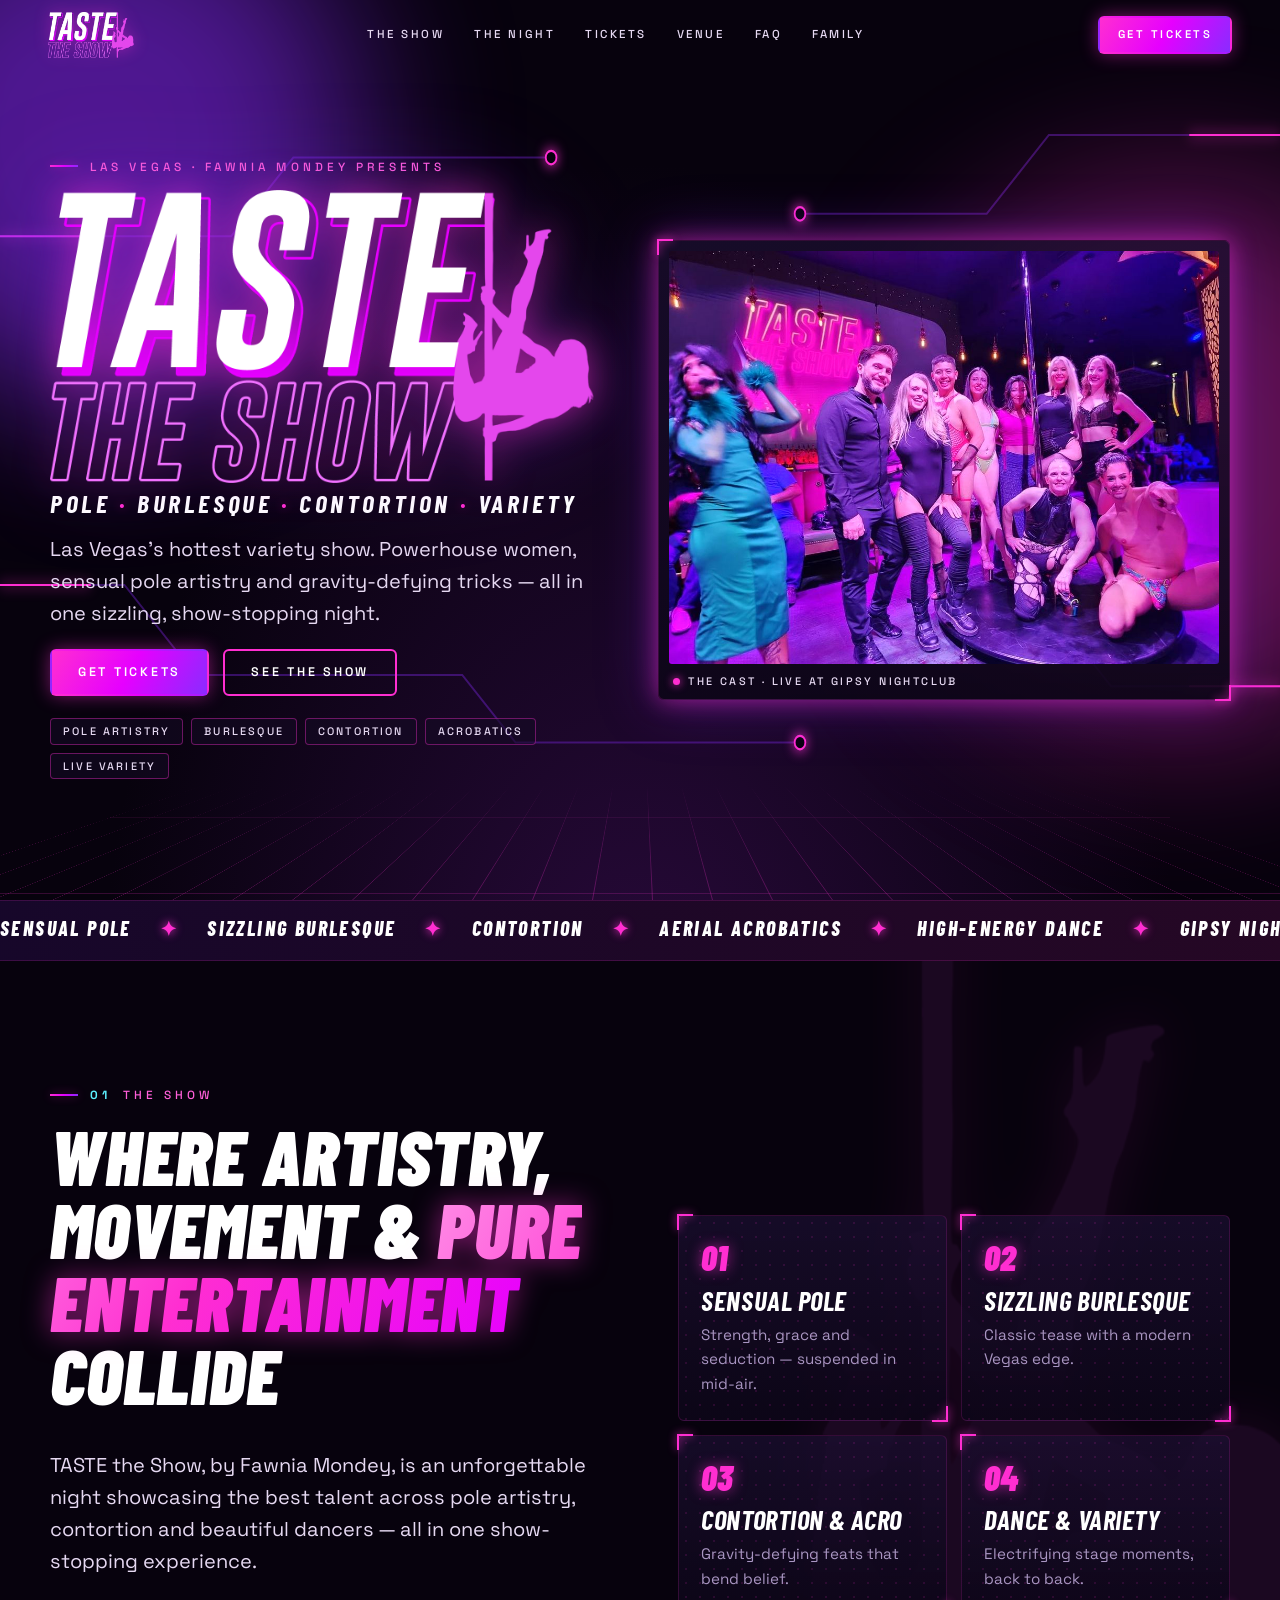
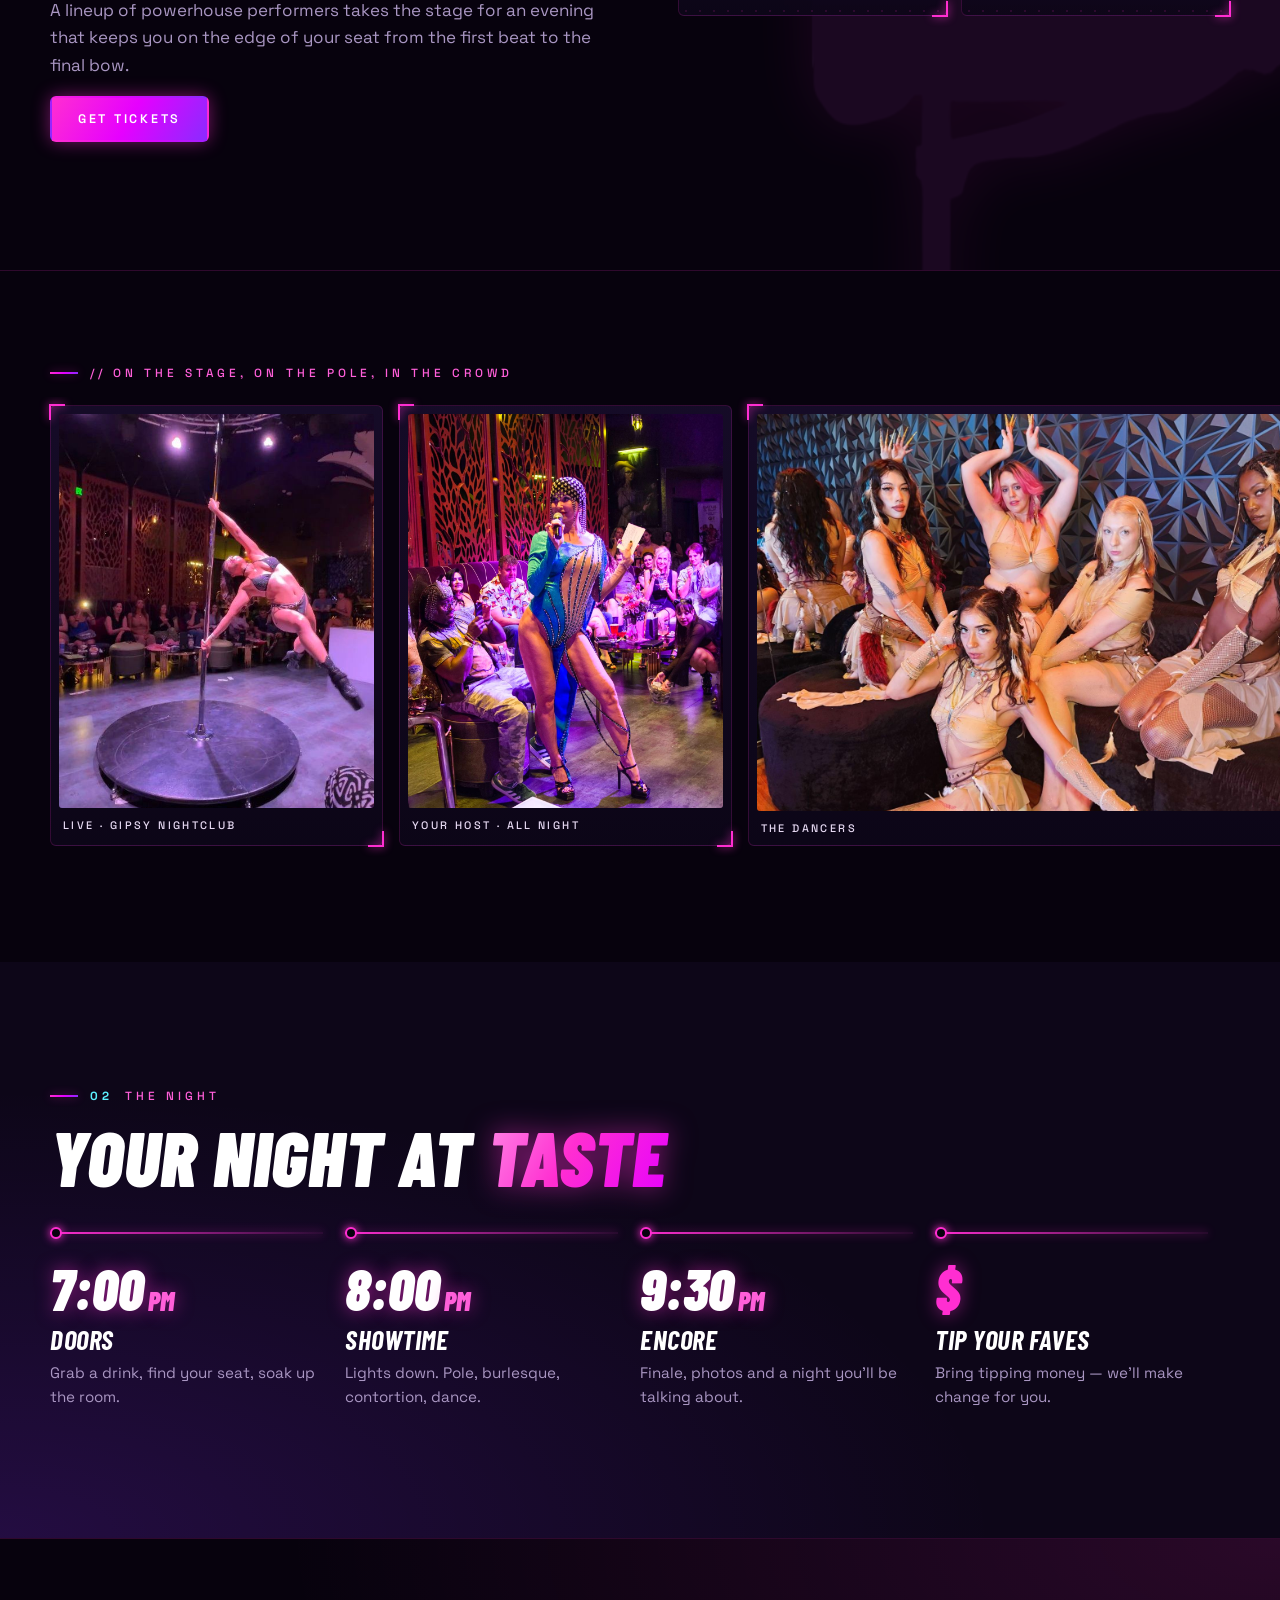
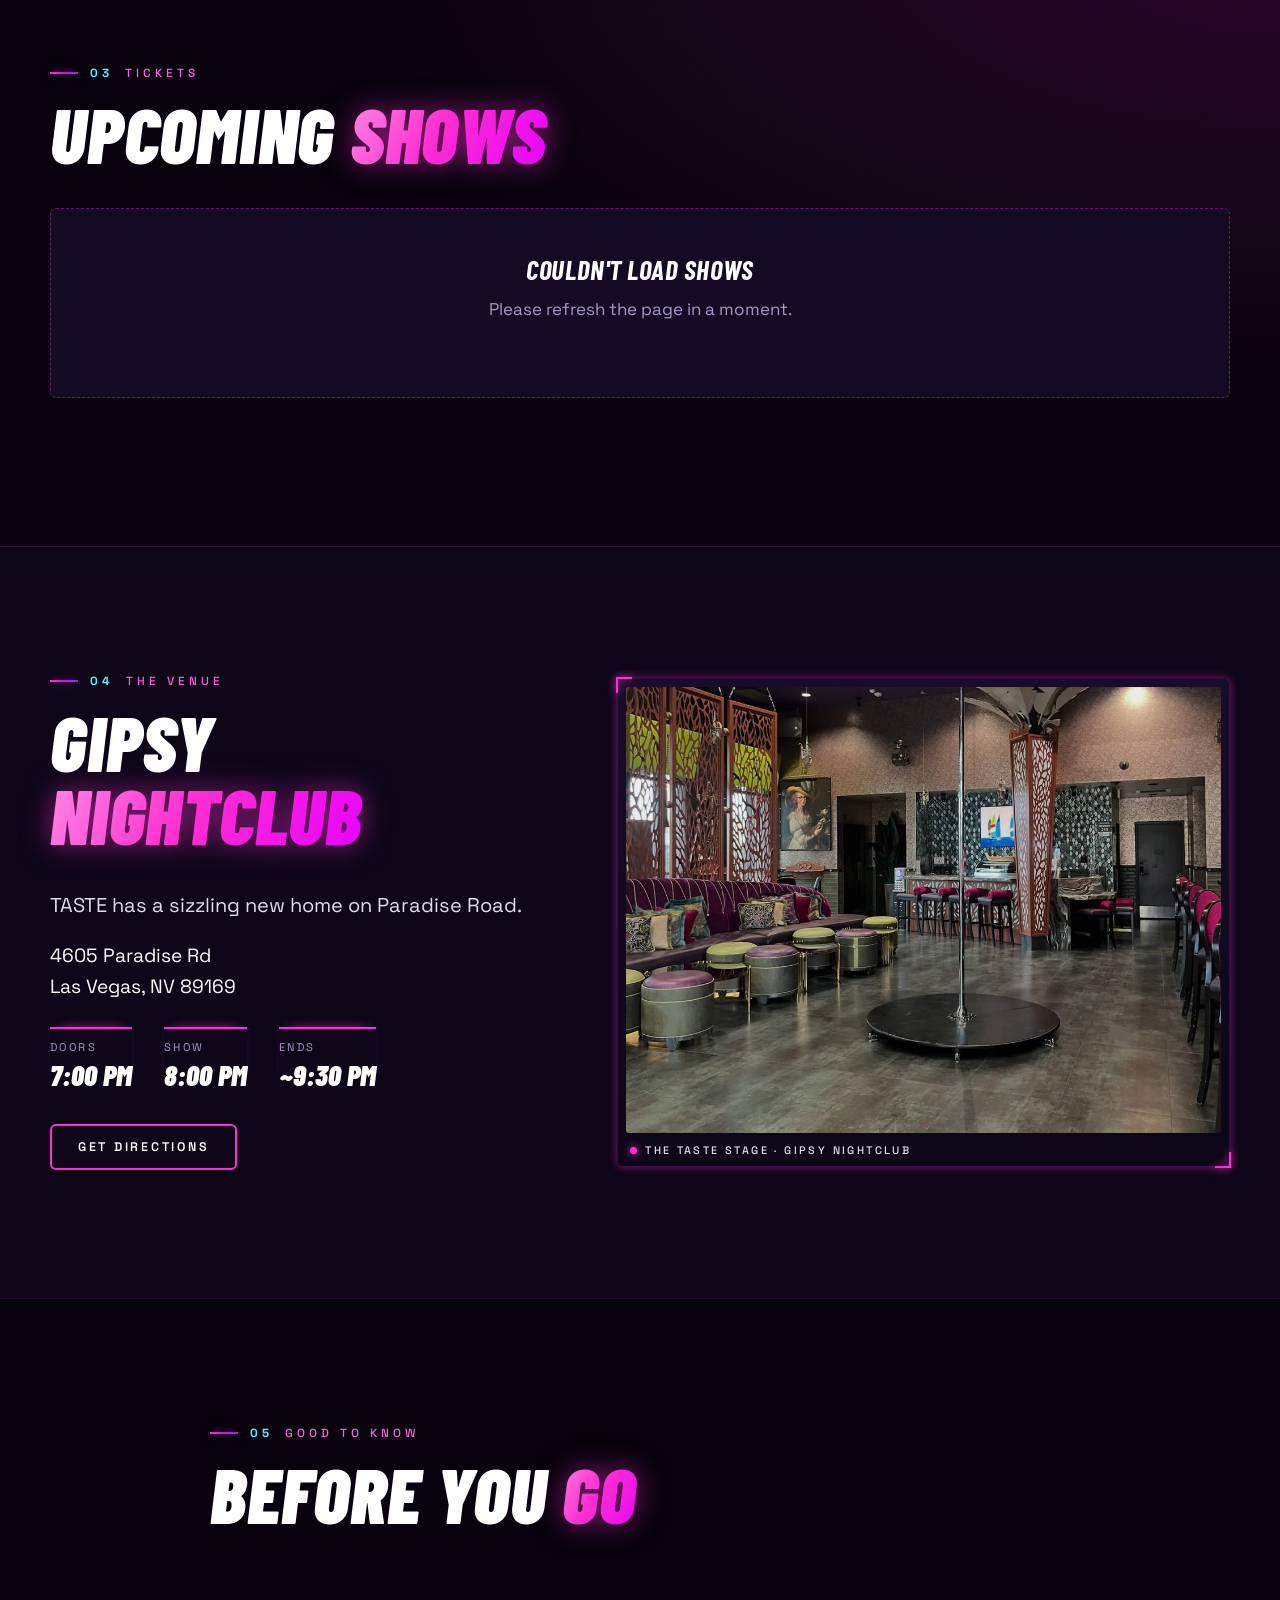
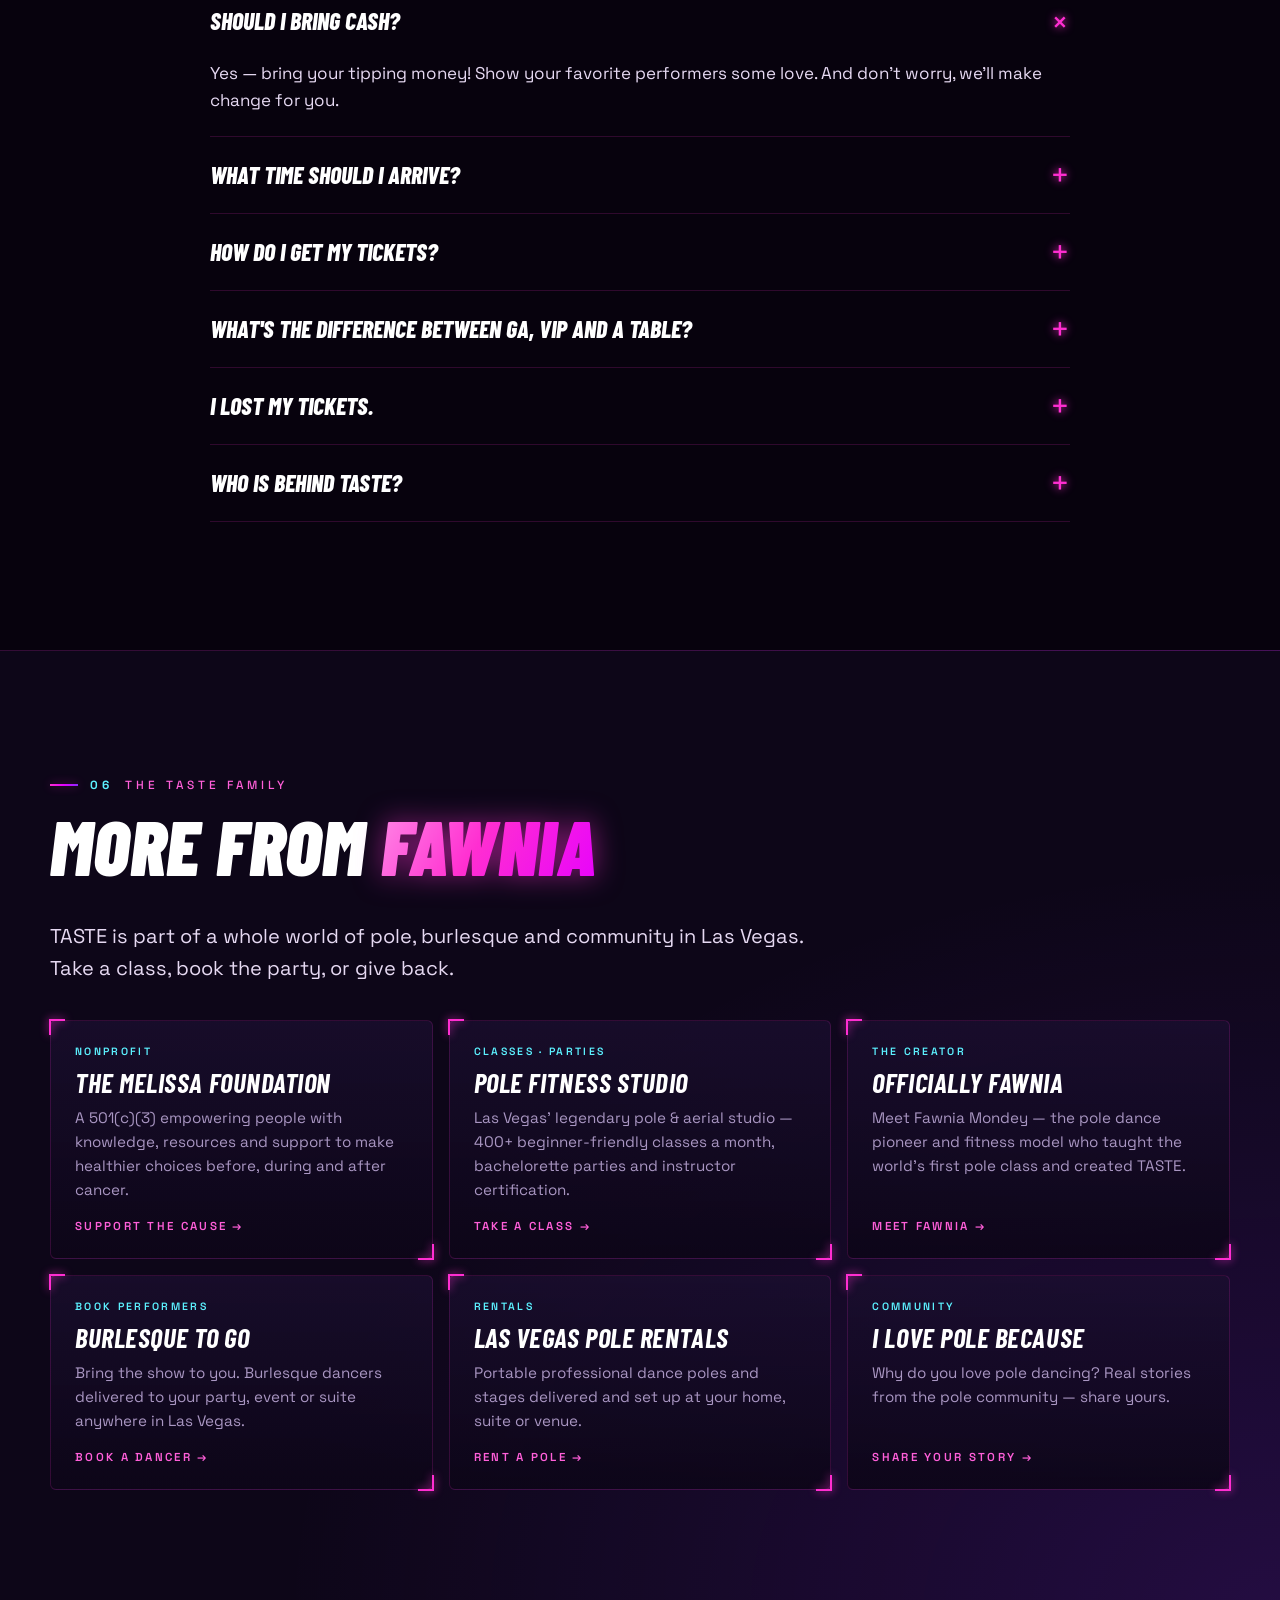
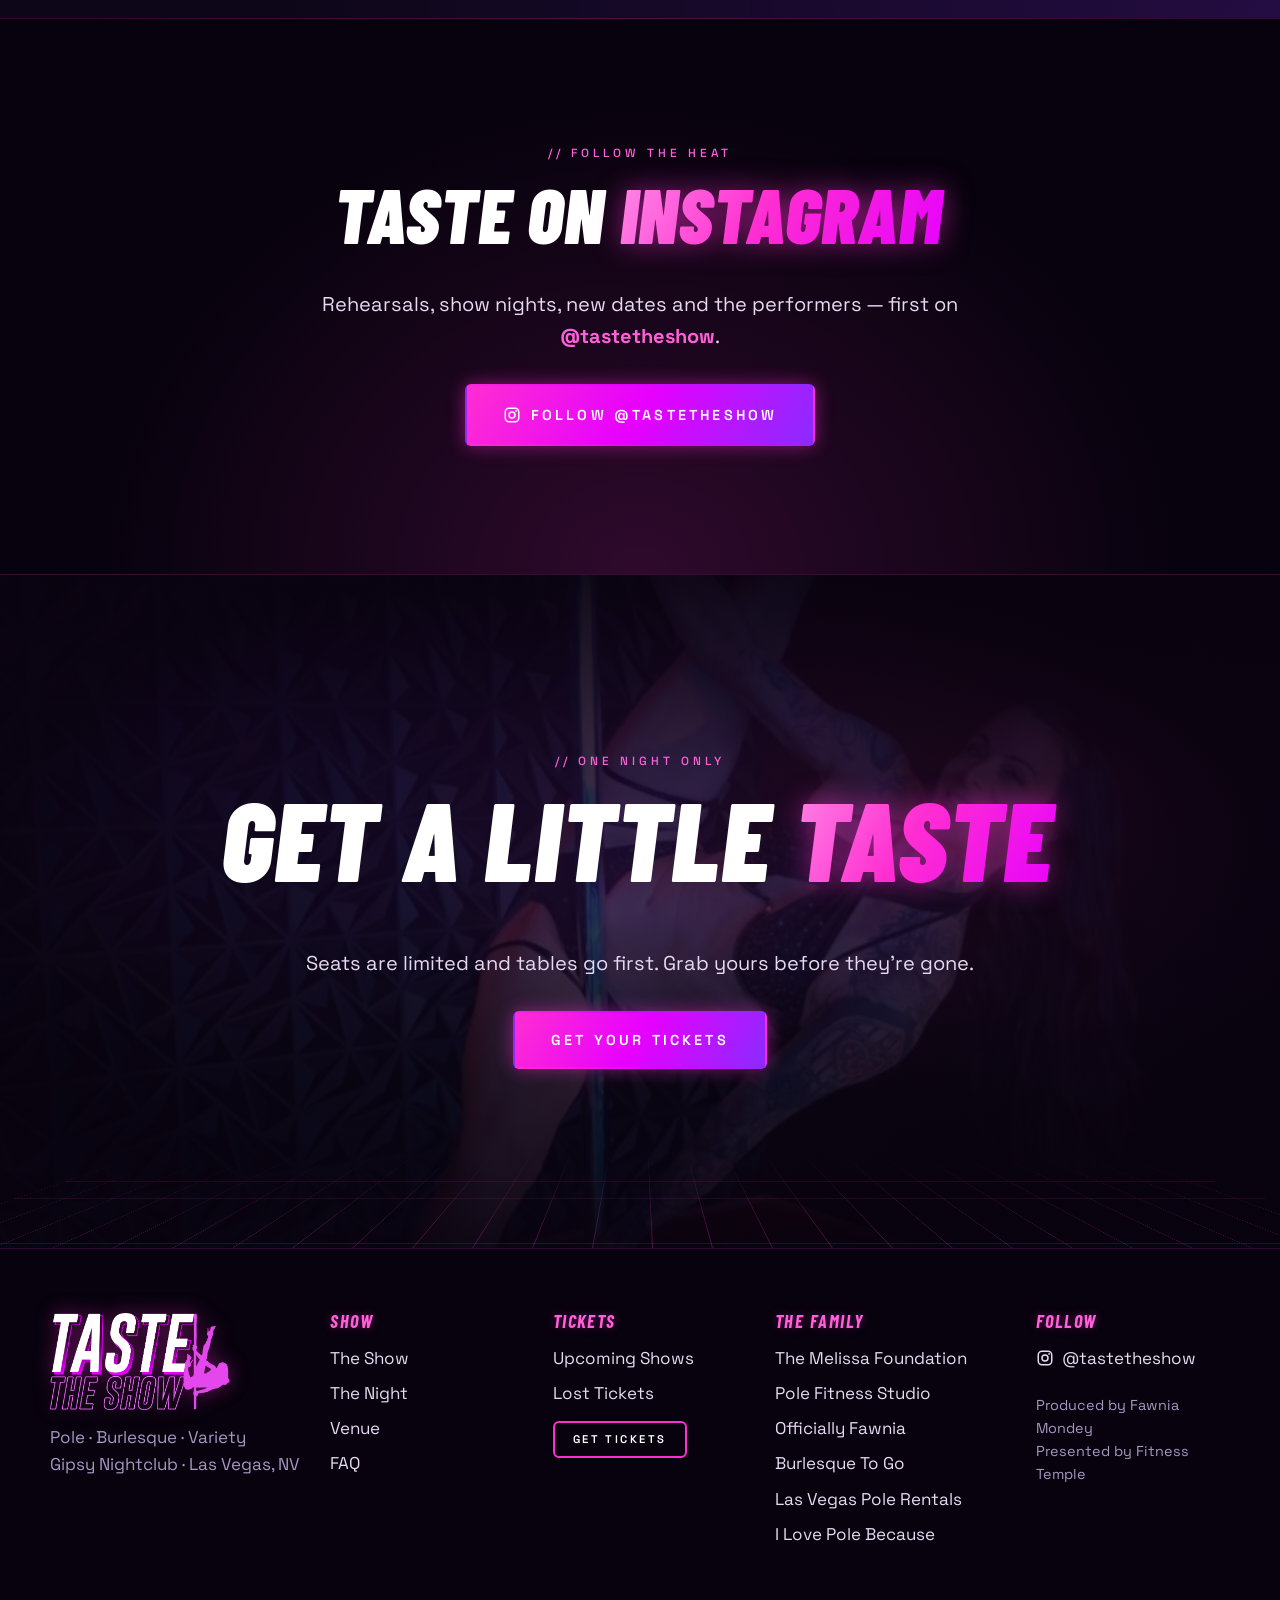
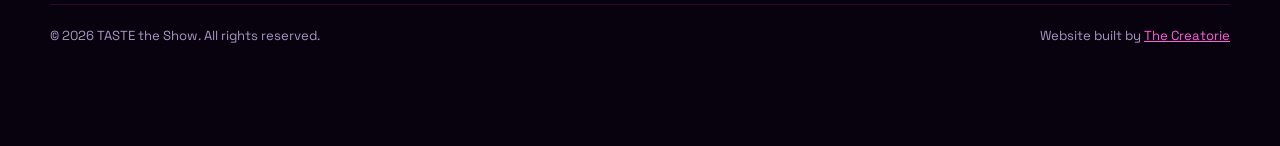
==== index.html @ 4e64b796 "Add show photos and TASTE Family cross-promotion - Gallery: live pole, the emcee, the dancers, the t" ====
<!doctype html>
<html lang="en">
<head>
  <meta charset="utf-8">
  <meta name="viewport" content="width=device-width, initial-scale=1">
  <title>TASTE The Show — Pole, Burlesque &amp; Variety by Fawnia Mondey | Las Vegas</title>
  <meta name="description" content="TASTE the Show by Fawnia Mondey — Las Vegas's hottest variety show. Sensual pole artistry, sizzling burlesque, contortion, acrobatics and high-energy dance at Gipsy Nightclub. Get tickets.">
  <meta name="theme-color" content="#07020d">

  <meta property="og:type" content="website">
  <meta property="og:title" content="TASTE The Show — by Fawnia Mondey">
  <meta property="og:description" content="Las Vegas's hottest variety show: pole artistry, burlesque, contortion &amp; dance at Gipsy Nightclub.">
  <meta property="og:image" content="assets/img/og.jpg">
  <meta name="twitter:card" content="summary_large_image">

  <link rel="icon" href="assets/img/favicon.png" type="image/png">
  <link rel="apple-touch-icon" href="assets/img/apple-touch-icon.png">
  <link rel="preconnect" href="https://fonts.googleapis.com">
  <link rel="preconnect" href="https://fonts.gstatic.com" crossorigin>
  <link href="https://fonts.googleapis.com/css2?family=Barlow+Condensed:ital,wght@0,600;0,800;1,700;1,900&family=Space+Grotesk:wght@400;500;700&display=swap" rel="stylesheet">
  <link rel="stylesheet" href="assets/css/style.css">
</head>
<body>
  <a class="skip" href="#main">Skip to content</a>

  <header class="nav">
    <a href="#top" class="nav__logo" aria-label="TASTE The Show — home"><img src="assets/img/logo.png" alt="TASTE The Show" width="1298" height="698"></a>
    <nav class="nav__links" id="nav-links" aria-label="Main">
      <a href="#about">The Show</a>
      <a href="#night">The Night</a>
      <a href="#dates">Tickets</a>
      <a href="#venue">Venue</a>
      <a href="#faq">FAQ</a>
      <a href="#family">Family</a>
    </nav>
    <div class="nav__actions">
      <a href="#dates" class="btn btn--primary btn--small">Get Tickets</a>
      <button class="nav__toggle" type="button" aria-controls="nav-links" aria-expanded="false" aria-label="Open menu">
        <span></span><span></span><span></span>
      </button>
    </div>
  </header>

  <main id="main">
    <!-- HERO -->
    <section class="hero" id="top">
      <div class="hero__bg" aria-hidden="true">
        <div class="grid-floor"></div>
        <svg class="traces" viewBox="0 0 1440 800" preserveAspectRatio="none">
<g class="base">
          <path d="M0 210 H260 L330 140 H620" />
          <path d="M0 520 H140 L220 600 H520 L580 660 H900" />
          <path d="M1440 120 H1180 L1110 190 H900" />
          <path d="M1440 610 H1250 L1180 540 H980" />
          </g>
          <g class="pulse">
          <path d="M0 210 H260 L330 140 H620" />
          <path d="M0 520 H140 L220 600 H520 L580 660 H900" />
          <path d="M1440 120 H1180 L1110 190 H900" />
          <path d="M1440 610 H1250 L1180 540 H980" />
          </g>
          <circle cx="620" cy="140" r="6" /><circle cx="900" cy="660" r="6" />
          <circle cx="900" cy="190" r="6" /><circle cx="980" cy="540" r="6" />
        </svg>
        <div class="glow glow--a"></div>
        <div class="glow glow--b"></div>
      </div>

      <div class="container hero__inner">
        <div class="hero__copy">
          <p class="eyebrow">Las Vegas · Fawnia Mondey presents</p>
          <h1 class="hero__logo">
            <img src="assets/img/logo.png" alt="TASTE The Show" width="1298" height="698" fetchpriority="high">
          </h1>
          <p class="hero__sub">Pole <i>·</i> Burlesque <i>·</i> Contortion <i>·</i> Variety</p>
          <p class="lead">Las Vegas's hottest variety show. Powerhouse women, sensual pole artistry and gravity-defying tricks — all in one sizzling, show-stopping night.</p>
          <div class="hero__next" id="hero-next" aria-live="polite"></div>
          <div class="hero__actions">
            <a class="btn btn--primary" href="#dates">Get Tickets</a>
            <a class="btn" href="#about">See the Show</a>
          </div>
          <ul class="chips" aria-label="What's in the show">
            <li>Pole Artistry</li><li>Burlesque</li><li>Contortion</li><li>Acrobatics</li><li>Live Variety</li>
          </ul>
        </div>

        <figure class="frame hero__visual">
          <img src="assets/img/cast.jpg" alt="The TASTE cast posing around the pole stage under the pink neon TASTE The Show sign at Gipsy Nightclub" width="1400" height="788" fetchpriority="high">
          <figcaption><span class="live-dot"></span> The Cast · Live at Gipsy Nightclub</figcaption>
        </figure>
      </div>
    </section>

    <!-- TICKER -->
    <div class="ticker" aria-hidden="true">
      <div class="ticker__track">
        <span>Sensual Pole</span><span>Sizzling Burlesque</span><span>Contortion</span><span>Aerial Acrobatics</span><span>High-Energy Dance</span><span>Gipsy Nightclub</span><span>Las Vegas</span><span>Bring Tip Money</span>
        <span>Sensual Pole</span><span>Sizzling Burlesque</span><span>Contortion</span><span>Aerial Acrobatics</span><span>High-Energy Dance</span><span>Gipsy Nightclub</span><span>Las Vegas</span><span>Bring Tip Money</span>
      </div>
    </div>

    <!-- THE SHOW -->
    <section class="section about" id="about">
      <img class="about__dancer" src="assets/img/dancer.png" alt="" aria-hidden="true" loading="lazy">
      <div class="container about__grid">
        <div>
          <p class="eyebrow"><b>01</b> The Show</p>
          <h2>Where artistry, movement &amp; <span class="neon">pure entertainment</span> collide</h2>
          <p class="lead">TASTE the Show, by Fawnia Mondey, is an unforgettable night showcasing the best talent across pole artistry, contortion and beautiful dancers — all in one show-stopping experience.</p>
          <p class="muted">A lineup of powerhouse performers takes the stage for an evening that keeps you on the edge of your seat from the first beat to the final bow.</p>
          <a class="btn btn--primary" href="#dates">Get Tickets</a>
        </div>
        <div class="acts">
          <article class="act frame">
            <span class="act__num">01</span>
            <h3>Sensual Pole</h3>
            <p>Strength, grace and seduction — suspended in mid-air.</p>
          </article>
          <article class="act frame">
            <span class="act__num">02</span>
            <h3>Sizzling Burlesque</h3>
            <p>Classic tease with a modern Vegas edge.</p>
          </article>
          <article class="act frame">
            <span class="act__num">03</span>
            <h3>Contortion &amp; Acro</h3>
            <p>Gravity-defying feats that bend belief.</p>
          </article>
          <article class="act frame">
            <span class="act__num">04</span>
            <h3>Dance &amp; Variety</h3>
            <p>Electrifying stage moments, back to back.</p>
          </article>
        </div>
      </div>
    </section>

    <!-- GALLERY -->
    <section class="gallery" aria-label="Photos from TASTE">
      <div class="container">
        <p class="eyebrow">// On the stage, on the pole, in the crowd</p>
      </div>
      <div class="strip" tabindex="0">
        <figure class="frame shot"><img src="assets/img/pole-live.jpg" alt="A TASTE performer holding a flag on the pole mid-show at Gipsy Nightclub while the audience films" width="540" height="960" loading="lazy"><figcaption>Live · Gipsy Nightclub</figcaption></figure>
        <figure class="frame shot"><img src="assets/img/emcee.jpg" alt="The TASTE emcee in a jeweled headpiece and rhinestone leotard working the crowd with a microphone" width="1120" height="1400" loading="lazy"><figcaption>Your Host · All Night</figcaption></figure>
        <figure class="frame shot shot--wide"><img src="assets/img/dancers.jpg" alt="Five TASTE dancers in nude feathered costumes with gold claw nails posing on a velvet couch" width="1400" height="1050" loading="lazy"><figcaption>The Dancers</figcaption></figure>
        <figure class="frame shot"><img src="assets/img/pole-split.jpg" alt="A tattooed TASTE performer in a sparkling black two-piece and clear platform heels, holding a split on the pole" width="1074" height="1400" loading="lazy"><figcaption>Pole Artistry</figcaption></figure>
        <figure class="frame shot"><img src="assets/img/duet-tips.jpg" alt="Two performers in a crochet-shawl duet on the pole stage, dollar bills scattered across the stage as the crowd cheers" width="1400" height="1400" loading="lazy"><figcaption>Make It Rain · Tips Welcome</figcaption></figure>
        <figure class="frame shot"><img src="assets/img/pole-flex.jpg" alt="A TASTE performer in rhinestone heels holding a standing split against the pole" width="1092" height="1400" loading="lazy"><figcaption>Flexibility · Strength</figcaption></figure>
        <figure class="frame shot"><img src="assets/img/burlesque.jpg" alt="A blonde TASTE performer with red lips in black leather and chain lingerie" width="1050" height="1400" loading="lazy"><figcaption>Burlesque · Attitude</figcaption></figure>
        <figure class="frame shot"><img src="assets/img/hero.jpg" alt="A TASTE performer in black and red strappy costume and stilettos, reclining on a silver tufted bench" width="1500" height="1000" loading="lazy"><figcaption>Sensual · Seductive</figcaption></figure>
      </div>
    </section>

    <!-- THE NIGHT -->
    <section class="section night" id="night">
      <div class="container">
        <p class="eyebrow"><b>02</b> The Night</p>
        <h2>Your night at <span class="neon">TASTE</span></h2>
        <ol class="timeline">
          <li><span class="timeline__time">7:00<small>PM</small></span><h3>Doors</h3><p>Grab a drink, find your seat, soak up the room.</p></li>
          <li><span class="timeline__time">8:00<small>PM</small></span><h3>Showtime</h3><p>Lights down. Pole, burlesque, contortion, dance.</p></li>
          <li><span class="timeline__time">9:30<small>PM</small></span><h3>Encore</h3><p>Finale, photos and a night you'll be talking about.</p></li>
          <li><span class="timeline__time timeline__time--icon">$</span><h3>Tip Your Faves</h3><p>Bring tipping money — we'll make change for you.</p></li>
        </ol>
      </div>
    </section>

    <!-- TICKETS -->
    <section class="section dates" id="dates">
      <div class="container">
        <p class="eyebrow"><b>03</b> Tickets</p>
        <h2>Upcoming <span class="neon">shows</span></h2>
        <div id="show-list" class="show-list" aria-live="polite">
          <p class="loading">Loading shows…</p>
          <noscript><p>Please enable JavaScript to buy tickets.</p></noscript>
        </div>

        <form id="buy" class="buy frame" hidden novalidate>
          <h3 class="buy__title" id="buy-title">Choose your tickets</h3>
          <div id="ticket-types" class="tt-list"></div>
          <div class="buy__fields">
            <label>Full name<input name="name" autocomplete="name" required maxlength="120"></label>
            <label>Email<input name="email" type="email" autocomplete="email" required maxlength="200"></label>
            <label><span>Phone <span class="opt">(optional)</span></span><input name="phone" type="tel" autocomplete="tel" maxlength="40"></label>
          </div>
          <div class="buy__footer">
            <p class="buy__total">Total <strong id="buy-total">$0</strong></p>
            <button class="btn btn--primary" id="buy-submit" type="submit" disabled>Continue to Payment</button>
          </div>
          <p class="form-error" id="buy-error" role="alert" hidden></p>
          <p class="fine">Secure card payment by Stripe. Your tickets — each with its own QR code — appear right after payment and are sent to your email.</p>
        </form>
      </div>
    </section>

    <!-- VENUE -->
    <section class="section venue" id="venue">
      <div class="container venue__grid">
        <div>
          <p class="eyebrow"><b>04</b> The Venue</p>
          <h2>Gipsy <span class="neon">Nightclub</span></h2>
          <p class="lead">TASTE has a sizzling new home on Paradise Road.</p>
          <address>4605 Paradise Rd<br>Las Vegas, NV 89169</address>
          <dl class="times">
            <div><dt>Doors</dt><dd>7:00 PM</dd></div>
            <div><dt>Show</dt><dd>8:00 PM</dd></div>
            <div><dt>Ends</dt><dd>~9:30 PM</dd></div>
          </dl>
          <a class="btn" href="https://www.google.com/maps/search/?api=1&query=Gipsy+Nightclub+4605+Paradise+Rd+Las+Vegas+NV+89169" target="_blank" rel="noopener">Get Directions</a>
        </div>
        <figure class="frame venue__photo">
          <img src="assets/img/venue-stage.jpg" alt="Inside Gipsy Nightclub: the round pole stage, velvet booths, bar and a ring of stage lights with a disco ball" width="1050" height="1400" loading="lazy">
          <figcaption><span class="live-dot"></span> The TASTE stage · Gipsy Nightclub</figcaption>
        </figure>
      </div>
    </section>

    <!-- FAQ -->
    <section class="section faq" id="faq">
      <div class="container faq__inner">
        <p class="eyebrow"><b>05</b> Good to Know</p>
        <h2>Before you <span class="neon">go</span></h2>
        <details open>
          <summary>Should I bring cash?</summary>
          <p>Yes — bring your tipping money! Show your favorite performers some love. And don't worry, we'll make change for you.</p>
        </details>
        <details>
          <summary>What time should I arrive?</summary>
          <p>Doors open at 7:00 PM and the show starts at 8:00 PM. Come early to grab a drink and settle in before the lights go down.</p>
        </details>
        <details>
          <summary>How do I get my tickets?</summary>
          <p>Buy right here on this page. As soon as your payment goes through you'll see your tickets, each with its own QR code, and we'll send a link to your email. Show the QR code (or a screenshot of it) at the door — every guest gets their own code, even at a table.</p>
        </details>
        <details>
          <summary>What's the difference between GA, VIP and a table?</summary>
          <p>General Admission gets you in with open seating. VIP puts you in premium seats close to the stage. A table reserves a spot for your whole group — each guest gets their own ticket, so friends can arrive separately.</p>
        </details>
        <details>
          <summary>I lost my tickets.</summary>
          <p>Open the link in your confirmation email to see them again. No email? Come to the door with your ID — we can find you on the guest list by name.</p>
        </details>
        <details>
          <summary>Who is behind TASTE?</summary>
          <p>TASTE is created and produced by Fawnia Mondey and presented by Fitness Temple, a Las Vegas studio dedicated to pole fitness, aerial arts and movement.</p>
        </details>
      </div>
    </section>

    <!-- FAMILY / CROSS-PROMOTION -->
    <section class="section family" id="family">
      <div class="container">
        <p class="eyebrow"><b>06</b> The TASTE Family</p>
        <h2>More from <span class="neon">Fawnia</span></h2>
        <p class="lead">TASTE is part of a whole world of pole, burlesque and community in Las Vegas. Take a class, book the party, or give back.</p>
        <div class="partners">
          <a class="partner frame" href="https://themelissafoundation.org" target="_blank" rel="noopener">
            <span class="partner__tag">Nonprofit</span>
            <h3>The Melissa Foundation</h3>
            <p>A 501(c)(3) empowering people with knowledge, resources and support to make healthier choices before, during and after cancer.</p>
            <span class="partner__cta">Support the cause <span aria-hidden="true">→</span></span>
          </a>
          <a class="partner frame" href="https://polefitnessstudio.com" target="_blank" rel="noopener">
            <span class="partner__tag">Classes · Parties</span>
            <h3>Pole Fitness Studio</h3>
            <p>Las Vegas’ legendary pole &amp; aerial studio — 400+ beginner-friendly classes a month, bachelorette parties and instructor certification.</p>
            <span class="partner__cta">Take a class <span aria-hidden="true">→</span></span>
          </a>
          <a class="partner frame" href="https://officiallyfawnia.com" target="_blank" rel="noopener">
            <span class="partner__tag">The Creator</span>
            <h3>Officially Fawnia</h3>
            <p>Meet Fawnia Mondey — the pole dance pioneer and fitness model who taught the world’s first pole class and created TASTE.</p>
            <span class="partner__cta">Meet Fawnia <span aria-hidden="true">→</span></span>
          </a>
          <a class="partner frame" href="https://burlesquetogo.com" target="_blank" rel="noopener">
            <span class="partner__tag">Book Performers</span>
            <h3>Burlesque To Go</h3>
            <p>Bring the show to you. Burlesque dancers delivered to your party, event or suite anywhere in Las Vegas.</p>
            <span class="partner__cta">Book a dancer <span aria-hidden="true">→</span></span>
          </a>
          <a class="partner frame" href="https://lasvegaspolerentals.com" target="_blank" rel="noopener">
            <span class="partner__tag">Rentals</span>
            <h3>Las Vegas Pole Rentals</h3>
            <p>Portable professional dance poles and stages delivered and set up at your home, suite or venue.</p>
            <span class="partner__cta">Rent a pole <span aria-hidden="true">→</span></span>
          </a>
          <a class="partner frame" href="https://ilovepolebecause.com" target="_blank" rel="noopener">
            <span class="partner__tag">Community</span>
            <h3>I Love Pole Because</h3>
            <p>Why do you love pole dancing? Real stories from the pole community — share yours.</p>
            <span class="partner__cta">Share your story <span aria-hidden="true">→</span></span>
          </a>
        </div>
      </div>
    </section>

    <!-- SOCIALS -->
    <section class="section socials">
      <div class="container center">
        <p class="eyebrow eyebrow--center">// Follow the heat</p>
        <h2>TASTE on <span class="neon">Instagram</span></h2>
        <p class="lead socials__lead">Rehearsals, show nights, new dates and the performers — first on <strong>@tastetheshow</strong>.</p>
        <a class="btn btn--primary btn--lg" href="https://www.instagram.com/tastetheshow/" target="_blank" rel="noopener"><svg viewBox="0 0 24 24" width="18" height="18" fill="none" stroke="currentColor" stroke-width="2" aria-hidden="true"><rect x="3" y="3" width="18" height="18" rx="5"/><circle cx="12" cy="12" r="4"/><circle cx="17.5" cy="6.5" r="1.2" fill="currentColor" stroke="none"/></svg> Follow @tastetheshow</a>
      </div>
    </section>

    <!-- FINAL CTA -->
    <section class="cta">
      <div class="cta__bg" aria-hidden="true"><img src="assets/img/pole-split.jpg" alt="" loading="lazy"><div class="grid-floor"></div></div>
      <div class="container cta__inner">
        <p class="eyebrow eyebrow--center">// One night only</p>
        <h2>Get a little <span class="neon">taste</span></h2>
        <p class="lead">Seats are limited and tables go first. Grab yours before they're gone.</p>
        <a class="btn btn--primary btn--lg" href="#dates">Get Your Tickets</a>
      </div>
    </section>
  </main>

  <footer class="footer">
    <div class="container footer__grid">
      <div>
        <img class="footer__logo" src="assets/img/logo.png" alt="TASTE The Show" width="1298" height="698" loading="lazy">
        <p class="muted">Pole · Burlesque · Variety<br>Gipsy Nightclub · Las Vegas, NV</p>
      </div>
      <div>
        <h4>Show</h4>
        <a href="#about">The Show</a>
        <a href="#night">The Night</a>
        <a href="#venue">Venue</a>
        <a href="#faq">FAQ</a>
      </div>
      <div>
        <h4>Tickets</h4>
        <a href="#dates">Upcoming Shows</a>
        <a href="#faq">Lost Tickets</a>
        <a href="#dates" class="btn btn--small">Get Tickets</a>
      </div>
      <div>
        <h4>The Family</h4>
        <a href="https://themelissafoundation.org" target="_blank" rel="noopener">The Melissa Foundation</a>
        <a href="https://polefitnessstudio.com" target="_blank" rel="noopener">Pole Fitness Studio</a>
        <a href="https://officiallyfawnia.com" target="_blank" rel="noopener">Officially Fawnia</a>
        <a href="https://burlesquetogo.com" target="_blank" rel="noopener">Burlesque To Go</a>
        <a href="https://lasvegaspolerentals.com" target="_blank" rel="noopener">Las Vegas Pole Rentals</a>
        <a href="https://ilovepolebecause.com" target="_blank" rel="noopener">I Love Pole Because</a>
      </div>
      <div>
        <h4>Follow</h4>
        <a class="social-link" href="https://www.instagram.com/tastetheshow/" target="_blank" rel="noopener"><svg viewBox="0 0 24 24" width="18" height="18" fill="none" stroke="currentColor" stroke-width="2" aria-hidden="true"><rect x="3" y="3" width="18" height="18" rx="5"/><circle cx="12" cy="12" r="4"/><circle cx="17.5" cy="6.5" r="1.2" fill="currentColor" stroke="none"/></svg> @tastetheshow</a>
        <p class="muted footer__credit">Produced by Fawnia Mondey<br>Presented by Fitness Temple</p>
      </div>
    </div>
    <div class="container footer__bottom">
      <p>&copy; <span id="year">2026</span> TASTE the Show. All rights reserved.</p>
      <p>Website built by <a href="https://thecreatorie.com" target="_blank" rel="noopener">The Creatorie</a></p>
    </div>
  </footer>

  <a href="#dates" class="sticky-buy btn btn--primary" id="sticky-buy">Get Tickets</a>

  <div class="modal" id="pay-modal" hidden>
    <div class="modal__box" role="dialog" aria-modal="true" aria-labelledby="pay-title">
      <div class="modal__head">
        <h3 id="pay-title">Payment</h3>
        <button class="modal__close" type="button" id="pay-close" aria-label="Close">&times;</button>
      </div>
      <p class="fine" id="pay-hold">Your seats are held for 30 minutes.</p>
      <div id="stripe-checkout"></div>
    </div>
  </div>

  <script src="assets/js/config.js"></script>
  <script src="assets/js/api.js"></script>
  <script src="assets/js/main.js"></script>
</body>
</html>
---- assets/css/style.css ----
/* ═══════════════════════════════════════════════════════════════
   TASTE The Show — neon design system
   Display: Barlow Condensed (italic, heavy) · Body: Space Grotesk
   ═══════════════════════════════════════════════════════════════ */

:root {
  /* Surfaces */
  --black: #07020d;
  --ink: #0d0618;
  --panel: #140a24;
  --panel-2: #1b0f30;
  --line: rgba(255, 46, 209, .16);
  --line-strong: rgba(255, 46, 209, .38);

  /* Neon */
  --magenta: #ff2ed1;
  --pink: #ff5fd9;
  --violet: #8a2bff;
  --electric: #e600ff;
  --cyan: #5cf1ff;
  --white: #ffffff;
  --silver: #e6d9f2;
  --muted: #a996c2;

  /* Legacy names used by admin/ticket pages */
  --red: var(--magenta);
  --red-dark: #c21ba1;

  --grad-neon: linear-gradient(120deg, var(--magenta) 0%, var(--electric) 50%, var(--violet) 100%);
  --grad-hot: linear-gradient(120deg, #ff8be6 0%, var(--magenta) 45%, var(--electric) 100%);
  --glow-sm: 0 0 10px rgba(255, 46, 209, .45);
  --glow-lg: 0 0 24px rgba(255, 46, 209, .55), 0 0 60px rgba(138, 43, 255, .35);

  --display: "Barlow Condensed", "Arial Narrow", Impact, sans-serif;
  --body: "Space Grotesk", system-ui, -apple-system, Segoe UI, Roboto, sans-serif;
  --serif: var(--display);
  --sans: var(--body);

  --max: 1180px;
  --gutter: clamp(16px, 4vw, 40px);
  --radius: 6px;
}

*, *::before, *::after { box-sizing: border-box; }
[hidden] { display: none !important; }
html { scroll-behavior: smooth; scroll-padding-top: 84px; -webkit-text-size-adjust: 100%; }
body {
  margin: 0;
  background: var(--black);
  color: var(--white);
  font: 400 17px/1.6 var(--body);
  -webkit-font-smoothing: antialiased;
  overflow-x: hidden;
}
img, svg, video, iframe { max-width: 100%; display: block; }
a { color: var(--pink); }
a:hover { color: var(--white); }
:focus-visible { outline: 2px solid var(--cyan); outline-offset: 3px; }
::selection { background: var(--magenta); color: var(--black); }

h1, h2, h3, h4 {
  font-family: var(--display); font-style: italic; font-weight: 900;
  text-transform: uppercase; letter-spacing: .01em; line-height: .95;
  color: var(--white); margin: 0 0 .5em;
}
h2 { font-size: clamp(2.6rem, 6.5vw, 4.8rem); }
h3 { font-size: clamp(1.35rem, 2.4vw, 1.7rem); font-weight: 700; letter-spacing: .02em; }
h4 { font-size: 1.15rem; font-weight: 700; letter-spacing: .08em; }
p { margin: 0 0 1em; }

.skip { position: absolute; left: -9999px; top: 0; z-index: 999; background: var(--magenta); color: var(--black); padding: 10px 14px; }
.skip:focus { left: 12px; top: 12px; }

.container, .wrap { width: min(100% - var(--gutter) * 2, var(--max)); margin-inline: auto; }
.section { position: relative; padding: clamp(72px, 10vw, 140px) 0; }
.section + .section { border-top: 1px solid var(--line); }

.eyebrow {
  display: flex; align-items: center; gap: 12px;
  font: 500 .74rem/1 var(--body); letter-spacing: .34em; text-transform: uppercase;
  color: var(--pink); margin: 0 0 18px;
}
.eyebrow::before { content: ""; width: 28px; height: 2px; background: var(--grad-neon); box-shadow: var(--glow-sm); }
.eyebrow b { color: var(--cyan); font-weight: 700; }
.eyebrow--center { justify-content: center; }
.eyebrow--center::before { display: none; }

.neon {
  background: var(--grad-hot);
  -webkit-background-clip: text; background-clip: text; color: transparent;
  filter: drop-shadow(0 0 14px rgba(255, 46, 209, .55));
  padding-right: .06em;
}
.lead { font-size: clamp(1.05rem, 1.6vw, 1.25rem); color: var(--silver); max-width: 60ch; }
.muted { color: var(--muted); }
.fine { font-size: .85rem; color: var(--muted); }
.center { text-align: center; }

/* ── Buttons ─────────────────────────────────────────────────── */
.btn {
  display: inline-flex; align-items: center; justify-content: center; gap: 10px;
  padding: 15px 26px; border-radius: var(--radius);
  border: 2px solid var(--magenta); background: transparent; color: var(--white);
  font: 600 .78rem/1 var(--body); letter-spacing: .22em; text-transform: uppercase;
  text-decoration: none; cursor: pointer; white-space: nowrap;
  box-shadow: inset 0 0 0 rgba(255, 46, 209, 0);
  transition: transform .15s, box-shadow .2s, background .2s, filter .2s, color .2s;
}
.btn:hover { color: var(--white); background: rgba(255, 46, 209, .12); box-shadow: var(--glow-sm); transform: translateY(-1px); }
.btn--primary {
  background: var(--grad-neon); border-color: transparent; color: var(--white);
  box-shadow: 0 0 18px rgba(255, 46, 209, .45);
}
.btn--primary:hover { background: var(--grad-neon); filter: brightness(1.15); box-shadow: var(--glow-lg); }
.btn--ghost { border-color: var(--line-strong); }
.btn--small { padding: 11px 18px; font-size: .7rem; }
.btn--lg { padding: 20px 36px; font-size: .9rem; }
.btn:disabled, .btn[disabled] { opacity: .4; cursor: not-allowed; transform: none; box-shadow: none; filter: none; }

/* ── Frames with neon corner brackets ────────────────────────── */
.frame {
  position: relative; border: 1px solid var(--line); border-radius: var(--radius);
  background: linear-gradient(180deg, rgba(27, 15, 48, .75), rgba(13, 6, 24, .92));
}
.frame::before, .frame::after {
  content: ""; position: absolute; width: 16px; height: 16px; pointer-events: none;
  border: 2px solid var(--magenta); filter: drop-shadow(0 0 4px var(--magenta));
}
.frame::before { top: -2px; left: -2px; border-right: 0; border-bottom: 0; }
.frame::after { right: -2px; bottom: -2px; border-left: 0; border-top: 0; }

.chips { list-style: none; display: flex; flex-wrap: wrap; gap: 8px; padding: 0; margin: 22px 0 0; }
.chips li {
  padding: 7px 12px; border: 1px solid var(--line-strong); border-radius: 4px;
  font: 500 .68rem/1 var(--body); letter-spacing: .2em; text-transform: uppercase; color: var(--silver);
  background: rgba(20, 10, 36, .6);
}

/* ── Navigation ──────────────────────────────────────────────── */
.nav {
  position: fixed; inset: 0 0 auto 0; z-index: 50;
  display: flex; align-items: center; justify-content: space-between; gap: 24px;
  padding: 12px clamp(16px, 4vw, 48px);
  transition: background .25s, border-color .25s;
  border-bottom: 1px solid transparent;
}
.nav.is-scrolled, .nav.is-open, .page .nav {
  background: rgba(7, 2, 13, .92); backdrop-filter: blur(12px); -webkit-backdrop-filter: blur(12px);
  border-bottom-color: var(--line);
}
.nav__logo { display: block; color: var(--white); text-decoration: none; font: italic 900 1.8rem/1 var(--display); letter-spacing: .04em; }
.nav__logo img { height: 46px; width: auto; filter: drop-shadow(0 0 8px rgba(255, 46, 209, .45)); }
.nav__links { display: flex; gap: 30px; }
.nav__links a {
  color: var(--silver); text-decoration: none;
  font: 500 .72rem/1 var(--body); letter-spacing: .22em; text-transform: uppercase;
  transition: color .2s, text-shadow .2s;
}
.nav__links a:hover { color: var(--white); text-shadow: 0 0 10px var(--magenta); }
.nav__actions { display: flex; align-items: center; gap: 10px; }
.nav__toggle {
  display: none; width: 44px; height: 44px; padding: 13px 10px;
  background: none; border: 0; cursor: pointer;
  flex-direction: column; justify-content: space-between;
  -webkit-tap-highlight-color: transparent;
}
.nav__toggle:focus { outline: none; }
.nav__toggle:focus-visible { outline: 2px solid var(--cyan); outline-offset: 2px; border-radius: 6px; }
.nav__toggle span { display: block; height: 2px; background: var(--white); border-radius: 2px; transition: transform .2s, opacity .2s; }
.nav.is-open .nav__toggle span:nth-child(1) { transform: translateY(8px) rotate(45deg); }
.nav.is-open .nav__toggle span:nth-child(2) { opacity: 0; }
.nav.is-open .nav__toggle span:nth-child(3) { transform: translateY(-8px) rotate(-45deg); }

/* ── Shared neon background pieces ───────────────────────────── */
.grid-floor {
  position: absolute; left: -10%; right: -10%; bottom: 0; height: 55%;
  background-image:
    linear-gradient(rgba(255, 46, 209, .28) 1px, transparent 1px),
    linear-gradient(90deg, rgba(255, 46, 209, .28) 1px, transparent 1px);
  background-size: 60px 60px;
  transform: perspective(500px) rotateX(62deg); transform-origin: bottom;
  mask-image: linear-gradient(to top, #000 0%, transparent 85%);
  -webkit-mask-image: linear-gradient(to top, #000 0%, transparent 85%);
  animation: grid-move 6s linear infinite;
}
@keyframes grid-move { to { background-position: 0 60px, 0 0; } }
.glow { position: absolute; border-radius: 50%; filter: blur(80px); opacity: .55; pointer-events: none; }
.glow--a { width: 520px; height: 520px; left: -160px; top: -120px; background: var(--violet); }
.glow--b { width: 560px; height: 560px; right: -180px; top: 20%; background: var(--magenta); opacity: .35; }
.traces { position: absolute; inset: 0; width: 100%; height: 100%; }
.traces path { fill: none; stroke-width: 2; vector-effect: non-scaling-stroke; }
.traces .base path { stroke: rgba(138, 43, 255, .35); }
.traces .pulse path {
  stroke: var(--magenta); stroke-dasharray: 90 1400; stroke-linecap: round;
  filter: drop-shadow(0 0 6px var(--magenta)); animation: trace 6s linear infinite;
}
.traces .pulse path:nth-child(2) { animation-delay: -1.5s; }
.traces .pulse path:nth-child(3) { animation-delay: -3s; }
.traces .pulse path:nth-child(4) { animation-delay: -4.5s; }
.traces circle { fill: var(--black); stroke: var(--magenta); stroke-width: 2; filter: drop-shadow(0 0 6px var(--magenta)); }
@keyframes trace { from { stroke-dashoffset: 1490; } to { stroke-dashoffset: 0; } }

/* ── Hero ────────────────────────────────────────────────────── */
.hero {
  position: relative; overflow: hidden; min-height: 100svh;
  display: flex; align-items: center;
  padding: 120px 0 80px;
  background: radial-gradient(ellipse at 50% 120%, #2a0a3d 0%, transparent 60%), var(--black);
}
.hero__bg { position: absolute; inset: 0; pointer-events: none; }
.hero__inner {
  position: relative; z-index: 1;
  display: grid; grid-template-columns: minmax(0, 1fr) minmax(0, 1.05fr); align-items: center;
  gap: clamp(28px, 5vw, 72px);
}
.hero__logo { margin: 0 0 .1em; }
.hero__logo img {
  width: min(100%, 620px); height: auto;
  filter: drop-shadow(0 0 18px rgba(255, 46, 209, .55)) drop-shadow(0 0 48px rgba(138, 43, 255, .35));
  animation: flicker 6s infinite;
}
@keyframes flicker {
  0%, 92%, 100% { opacity: 1; }
  93% { opacity: .55; } 94% { opacity: 1; } 96% { opacity: .7; } 97% { opacity: 1; }
}
.hero__sub {
  font: italic 700 clamp(1.1rem, 2.4vw, 1.6rem)/1.1 var(--display);
  letter-spacing: .14em; text-transform: uppercase; color: var(--white); margin: 6px 0 16px;
}
.hero__sub i { color: var(--magenta); font-style: normal; text-shadow: var(--glow-sm); }
.hero__next {
  display: inline-flex; align-items: center; gap: 10px; margin: 4px 0 22px;
  padding: 10px 14px; border: 1px solid var(--line-strong); border-radius: var(--radius);
  background: rgba(20, 10, 36, .7);
  font: 500 .78rem/1.2 var(--body); letter-spacing: .14em; text-transform: uppercase; color: var(--white);
}
.hero__next::before { content: ""; width: 8px; height: 8px; border-radius: 50%; background: var(--magenta); box-shadow: 0 0 10px var(--magenta); animation: pulse 1.6s infinite; }
.hero__next:empty { display: none; }
@keyframes pulse { 50% { opacity: .3; } }
.hero__actions { display: flex; flex-wrap: wrap; gap: 14px; }

.hero__visual { margin: 0; padding: 10px; justify-self: center; width: min(100%, 640px); box-shadow: var(--glow-lg); }
.hero__visual img { width: 100%; height: auto; aspect-ratio: 4 / 3; object-fit: cover; object-position: 40% center; border-radius: 3px; filter: saturate(1.1) contrast(1.05); }
.hero__visual::selection { background: none; }
.hero__visual figcaption {
  display: flex; align-items: center; gap: 8px; padding: 12px 4px 2px;
  font: 500 .68rem/1 var(--body); letter-spacing: .22em; text-transform: uppercase; color: var(--silver);
}
.live-dot { width: 7px; height: 7px; border-radius: 50%; background: var(--magenta); box-shadow: 0 0 8px var(--magenta); animation: pulse 1.6s infinite; }

/* ── Ticker ──────────────────────────────────────────────────── */
.ticker {
  overflow: hidden; white-space: nowrap;
  border-block: 1px solid var(--line);
  background: linear-gradient(90deg, rgba(138, 43, 255, .12), rgba(255, 46, 209, .12));
  padding: 16px 0;
}
.ticker__track { display: inline-flex; animation: ticker 40s linear infinite; }
.ticker span {
  display: inline-flex; align-items: center; gap: 28px; padding-right: 28px;
  font: italic 800 1.25rem/1 var(--display); letter-spacing: .12em; text-transform: uppercase; color: var(--white);
}
.ticker span::after { content: "✦"; color: var(--magenta); font-style: normal; text-shadow: 0 0 10px var(--magenta); }
@keyframes ticker { to { transform: translateX(-50%); } }

/* ── About / acts ────────────────────────────────────────────── */
.about { overflow: hidden; }
.about__dancer {
  position: absolute; right: -40px; top: 50%; transform: translateY(-50%);
  height: 115%; width: auto; opacity: .09; pointer-events: none;
  filter: drop-shadow(0 0 30px var(--magenta));
}
.about__grid { position: relative; display: grid; grid-template-columns: 1fr 1fr; gap: clamp(36px, 6vw, 80px); align-items: center; }
.acts { display: grid; grid-template-columns: 1fr 1fr; gap: 14px; }
.act {
  padding: 24px 22px;
  background-image: radial-gradient(rgba(255, 46, 209, .12) 1px, transparent 1px), linear-gradient(180deg, rgba(27, 15, 48, .75), rgba(13, 6, 24, .92));
  background-size: 14px 14px, auto;
  transition: transform .2s, box-shadow .2s, border-color .2s;
}
.act:hover { transform: translateY(-4px); border-color: var(--line-strong); box-shadow: var(--glow-sm); }
.act__num { display: block; font: italic 900 2.2rem/1 var(--display); color: var(--magenta); text-shadow: 0 0 14px rgba(255, 46, 209, .6); margin-bottom: 12px; }
.act h3 { margin-bottom: .35em; }
.act p { margin: 0; color: var(--muted); font-size: .95rem; }

/* ── Gallery strip ───────────────────────────────────────────── */
.gallery { padding: clamp(56px, 8vw, 96px) 0; border-top: 1px solid var(--line); background: var(--black); }
.strip {
  display: flex; gap: 16px; overflow-x: auto; scroll-snap-type: x mandatory; scrollbar-width: none;
  --edge: max(var(--gutter), calc((100vw - var(--max)) / 2));
  padding: 8px var(--edge) 20px;
  scroll-padding-inline: var(--edge);
}
.strip::-webkit-scrollbar { display: none; }
.strip:focus-visible { outline: 2px solid var(--cyan); outline-offset: -2px; }
.shot { flex: 0 0 clamp(240px, 26vw, 340px); margin: 0; padding: 8px; scroll-snap-align: start; transition: transform .25s, box-shadow .25s; }
.shot--wide { flex-basis: clamp(320px, 46vw, 600px); }
.shot img { width: 100%; height: auto; aspect-ratio: 4 / 5; object-fit: cover; border-radius: 3px; filter: saturate(1.1); }
.shot--wide img { aspect-ratio: 1.44 / 1; }
.shot:hover { transform: translateY(-6px); box-shadow: var(--glow-lg); }
.shot figcaption { padding: 12px 4px 4px; font: 500 .68rem/1 var(--body); letter-spacing: .22em; text-transform: uppercase; color: var(--silver); }

/* ── The night ───────────────────────────────────────────────── */
.night { background: radial-gradient(ellipse at 0% 100%, rgba(138, 43, 255, .18), transparent 55%), var(--ink); }
.timeline { list-style: none; padding: 0; margin: 36px 0 0; display: grid; grid-template-columns: repeat(4, 1fr); gap: 0; counter-reset: t; }
.timeline li { position: relative; padding: 0 22px 0 0; }
.timeline li::before {
  content: ""; display: block; height: 2px; margin-bottom: 26px;
  background: linear-gradient(90deg, var(--magenta), rgba(255, 46, 209, .1));
  box-shadow: var(--glow-sm);
}
.timeline li::after {
  content: ""; position: absolute; top: -5px; left: 0; width: 12px; height: 12px; border-radius: 50%;
  background: var(--black); border: 2px solid var(--magenta); box-shadow: 0 0 10px var(--magenta);
}
.timeline__time { display: block; font: italic 900 clamp(2.6rem, 5vw, 3.6rem)/1 var(--display); color: var(--white); text-shadow: 0 0 18px rgba(255, 46, 209, .5); margin-bottom: 10px; }
.timeline__time small { font-size: .45em; margin-left: 4px; color: var(--pink); }
.timeline__time--icon { color: var(--magenta); }
.timeline h3 { margin-bottom: .3em; }
.timeline p { color: var(--muted); font-size: .95rem; margin: 0; }

/* ── Tickets ─────────────────────────────────────────────────── */
.dates { background: radial-gradient(ellipse at 100% 0%, rgba(255, 46, 209, .14), transparent 55%), var(--black); }
.loading { color: var(--muted); }
.show-list { display: grid; gap: 16px; margin: 32px 0 20px; }
.show {
  display: grid; grid-template-columns: auto 1fr auto; gap: 28px; align-items: center;
  padding: 22px 26px; border: 1px solid var(--line); border-radius: var(--radius);
  background: linear-gradient(180deg, rgba(27, 15, 48, .8), rgba(13, 6, 24, .95));
  transition: border-color .2s, box-shadow .2s;
}
.show:hover, .show.is-selected { border-color: var(--magenta); box-shadow: var(--glow-sm); }
.show__date {
  display: grid; justify-items: center; min-width: 96px; padding: 12px 10px;
  border-radius: var(--radius); background: var(--grad-neon); box-shadow: 0 0 20px rgba(255, 46, 209, .4);
  color: var(--white); text-align: center; line-height: 1.05;
}
.show__dow, .show__mon { font: 600 .68rem/1.2 var(--body); letter-spacing: .2em; text-transform: uppercase; }
.show__day { font: italic 900 2.8rem/1 var(--display); margin: 2px 0; }
.show__info h3 { margin-bottom: .2em; font-size: 1.8rem; }
.show__info p { margin: 0; }
.show__venue { color: var(--silver); }
.show__times { color: var(--muted); font-size: .92rem; }
.show-empty { padding: 48px 32px; text-align: center; border: 1px dashed var(--line-strong); border-radius: var(--radius); background: var(--panel); }
.show-empty p { max-width: 46ch; margin: 0 auto 1.5em; color: var(--muted); }

.buy { margin: 8px 0 20px; padding: clamp(20px, 4vw, 36px); }
.buy__title { font-size: 1.9rem; margin-bottom: .8em; }
.tt-list { display: grid; gap: 12px; margin-bottom: 28px; }
.tt {
  display: flex; justify-content: space-between; align-items: center; gap: 20px;
  padding: 18px 20px; border: 1px solid var(--line); border-radius: var(--radius); background: rgba(7, 2, 13, .6);
}
.tt.is-soldout { opacity: .45; }
.tt h4 { margin: 0 0 .2em; font: italic 800 1.45rem/1 var(--display); letter-spacing: .02em; text-transform: uppercase; color: var(--white); }
.tt__price { color: var(--pink); font: 700 1rem var(--body); letter-spacing: 0; margin-left: 10px; text-shadow: 0 0 10px rgba(255, 46, 209, .5); }
.tt p { margin: 0; font-size: .92rem; color: var(--muted); }
.tt .tt__left { color: var(--cyan); font-weight: 600; margin-top: 4px; }
.stepper { display: flex; align-items: center; gap: 4px; flex-shrink: 0; }
.stepper button {
  width: 42px; height: 42px; border-radius: 50%;
  border: 1px solid var(--line-strong); background: var(--panel); color: var(--white);
  font-size: 1.3rem; line-height: 1; cursor: pointer; transition: border-color .2s, box-shadow .2s, color .2s;
}
.stepper button:hover:not(:disabled) { border-color: var(--magenta); color: var(--magenta); box-shadow: var(--glow-sm); }
.stepper button:disabled { opacity: .3; cursor: not-allowed; }
.stepper output { min-width: 34px; text-align: center; font: italic 900 1.6rem var(--display); color: var(--white); }

label { display: grid; gap: 6px; font: 500 .72rem/1.2 var(--body); letter-spacing: .18em; text-transform: uppercase; color: var(--muted); }
label .opt { text-transform: none; letter-spacing: 0; font-weight: 400; }
input, select, textarea {
  width: 100%; padding: 13px 14px; border-radius: var(--radius);
  border: 1px solid var(--line-strong); background: rgba(7, 2, 13, .8); color: var(--white);
  font: 400 1rem var(--body); letter-spacing: 0; text-transform: none;
}
input:focus, select:focus, textarea:focus { outline: none; border-color: var(--magenta); box-shadow: 0 0 0 3px rgba(255, 46, 209, .25); }
.buy__fields { display: grid; grid-template-columns: repeat(3, 1fr); gap: 14px; margin-bottom: 24px; }
.buy__footer { display: flex; justify-content: space-between; align-items: center; gap: 16px; flex-wrap: wrap; margin-bottom: 12px; }
.buy__total { margin: 0; font-size: 1rem; letter-spacing: .14em; text-transform: uppercase; color: var(--muted); }
.buy__total strong { font: italic 900 2.4rem var(--display); color: var(--white); margin-left: 10px; letter-spacing: 0; text-shadow: 0 0 16px rgba(255, 46, 209, .5); }
.form-error { color: #ff8fc8; font-weight: 600; margin: 0 0 12px; }

/* ── Venue ───────────────────────────────────────────────────── */
.venue { background: var(--ink); }
.venue__grid { display: grid; grid-template-columns: 1fr 1.25fr; gap: clamp(36px, 6vw, 80px); align-items: center; }
address { font-style: normal; font-size: 1.2rem; color: var(--white); margin-bottom: 1.5rem; }
.times { display: flex; gap: 32px; margin: 0 0 2rem; }
.times div { border-top: 2px solid var(--magenta); padding-top: 10px; box-shadow: 0 -6px 12px -10px var(--magenta); }
.times dt { font-size: .7rem; letter-spacing: .22em; text-transform: uppercase; color: var(--muted); }
.times dd { margin: 0; font: italic 900 1.8rem var(--display); color: var(--white); }
.venue__photo { margin: 0; padding: 8px; box-shadow: var(--glow-sm); }
.venue__photo img { width: 100%; height: auto; aspect-ratio: 4 / 3; object-fit: cover; object-position: center 70%; border-radius: 3px; }
.venue__photo figcaption { display: flex; align-items: center; gap: 8px; padding: 12px 4px 2px; font: 500 .68rem/1 var(--body); letter-spacing: .22em; text-transform: uppercase; color: var(--silver); }
.map { padding: 8px; aspect-ratio: 4 / 3; }
.map iframe { width: 100%; height: 100%; border: 0; border-radius: 3px; filter: grayscale(1) invert(.92) hue-rotate(250deg) contrast(.9); }

/* ── FAQ ─────────────────────────────────────────────────────── */
.faq__inner { max-width: 860px; }
.faq h2 { margin-bottom: .7em; }
details { border-bottom: 1px solid var(--line); }
summary {
  cursor: pointer; list-style: none;
  display: flex; justify-content: space-between; align-items: center; gap: 16px;
  padding: 22px 0; font: italic 800 1.5rem/1.1 var(--display); text-transform: uppercase; color: var(--white);
  transition: color .2s;
}
summary:hover { color: var(--pink); }
summary::-webkit-details-marker { display: none; }
summary::after { content: "+"; color: var(--magenta); font: 400 2rem/1 var(--body); text-shadow: 0 0 10px var(--magenta); transition: transform .2s; }
details[open] summary::after { transform: rotate(45deg); }
details p { padding-bottom: 22px; margin: 0; color: var(--silver); }

/* ── Family / partners ───────────────────────────────────────── */
.family { background: radial-gradient(ellipse at 100% 100%, rgba(138, 43, 255, .18), transparent 55%), var(--ink); }
.partners { display: grid; grid-template-columns: repeat(3, 1fr); gap: 16px; margin-top: 36px; }
.partner {
  display: flex; flex-direction: column; gap: 8px; padding: 26px 24px; text-decoration: none; color: var(--white);
  transition: transform .2s, box-shadow .2s, border-color .2s;
}
.partner:hover { color: var(--white); transform: translateY(-4px); border-color: var(--line-strong); box-shadow: var(--glow-sm); }
.partner__tag { font: 600 .66rem/1 var(--body); letter-spacing: .22em; text-transform: uppercase; color: var(--cyan); }
.partner h3 { margin: 4px 0 2px; }
.partner p { color: var(--muted); font-size: .95rem; margin: 0; flex: 1; }
.partner__cta { margin-top: 10px; font: 600 .72rem/1 var(--body); letter-spacing: .2em; text-transform: uppercase; color: var(--pink); }
.partner:hover .partner__cta { color: var(--white); text-shadow: 0 0 10px var(--magenta); }

/* ── Socials ──────────────────────────────────────────────────── */
.socials { background: radial-gradient(ellipse at 50% 100%, rgba(255, 46, 209, .16), transparent 60%), var(--black); }
.socials__lead { margin: 0 auto 2rem; }
.socials__lead strong { color: var(--pink); }
.btn svg { flex-shrink: 0; }
.social-link { display: inline-flex !important; align-items: center; gap: 8px; }
.footer__credit { margin-top: 14px; font-size: .9rem; }

/* ── Final CTA ───────────────────────────────────────────────── */
.cta {
  position: relative; overflow: hidden; text-align: center;
  padding: clamp(96px, 14vw, 180px) 0;
  background: radial-gradient(ellipse at 15% 20%, rgba(138, 43, 255, .35), transparent 50%),
              radial-gradient(ellipse at 85% 30%, rgba(255, 46, 209, .3), transparent 50%), var(--ink);
  border-top: 1px solid var(--line);
}
.cta__bg { position: absolute; inset: 0; pointer-events: none; }
.cta__bg img { position: absolute; inset: 0; width: 100%; height: 100%; object-fit: cover; opacity: .32; filter: saturate(1.3); }
.cta__bg::after { content: ""; position: absolute; inset: 0; background: radial-gradient(ellipse at 50% 50%, rgba(7, 2, 13, .35), rgba(7, 2, 13, .92) 75%); }
.cta__bg .grid-floor { z-index: 1; }
.cta__inner { position: relative; }
.cta h2 { font-size: clamp(3.2rem, 9vw, 7rem); }
.cta .lead { margin: 0 auto 2rem; }

/* ── Footer ──────────────────────────────────────────────────── */
.footer { border-top: 1px solid var(--line); padding: 64px 0 100px; background: var(--black); }
.footer__grid { display: grid; grid-template-columns: 1.3fr 1fr 1fr 1.2fr 1fr; gap: 28px; }
.footer__logo { width: 180px; height: auto; margin-bottom: 14px; filter: drop-shadow(0 0 10px rgba(255, 46, 209, .4)); }
.footer h4 { color: var(--pink); margin-bottom: 14px; text-shadow: 0 0 10px rgba(255, 46, 209, .4); }
.footer__grid a:not(.btn) { display: block; color: var(--silver); text-decoration: none; margin-bottom: 8px; }
.footer__grid a:not(.btn):hover { color: var(--white); }
.footer__grid .btn { margin-top: 6px; }
.footer__bottom { display: flex; justify-content: space-between; gap: 16px; flex-wrap: wrap; margin-top: 48px; padding-top: 20px; border-top: 1px solid var(--line); font-size: .82rem; color: var(--muted); }
.footer__bottom p { margin: 0; }

/* ── Sticky mobile ticket button ─────────────────────────────── */
.sticky-buy {
  position: fixed; left: 50%; bottom: 16px; z-index: 60;
  transform: translate(-50%, 160%); display: none;
}
.sticky-buy.is-visible { transform: translate(-50%, 0); }
.sticky-buy:hover { transform: translate(-50%, -2px); }

/* ── Payment modal ───────────────────────────────────────────── */
.modal { position: fixed; inset: 0; z-index: 100; display: grid; place-items: center; padding: 16px; background: rgba(7, 2, 13, .85); backdrop-filter: blur(6px); }
.modal__box { width: min(560px, 100%); max-height: calc(100vh - 32px); overflow: auto; background: #fff; color: #111; border-radius: 12px; padding: 18px 18px 8px; box-shadow: var(--glow-lg); }
.modal__head { display: flex; justify-content: space-between; align-items: center; }
.modal__head h3 { color: #111; margin: 0; font-style: italic; }
.modal__box .fine { color: #666; margin: 4px 0 12px; }
.modal__close { border: 0; background: none; font-size: 2rem; line-height: 1; cursor: pointer; color: #111; }
.no-scroll { overflow: hidden; }

/* ── Utility pages (tickets, door, admin) ────────────────────── */
.page { min-height: 100vh; padding: 104px 0 64px; background: radial-gradient(ellipse at 50% -10%, rgba(138, 43, 255, .25), transparent 60%), var(--black); }
.card { background: linear-gradient(180deg, rgba(27, 15, 48, .8), rgba(13, 6, 24, .95)); border: 1px solid var(--line); border-radius: var(--radius); padding: clamp(20px, 4vw, 32px); margin-bottom: 20px; }
.row { display: flex; gap: 12px; flex-wrap: wrap; align-items: center; }
.spacer { flex: 1; }
.pill { display: inline-block; padding: 4px 10px; border-radius: 999px; font: 600 .68rem/1.2 var(--body); letter-spacing: .1em; text-transform: uppercase; background: rgba(255, 255, 255, .08); color: var(--silver); }
.pill--ok { background: rgba(46, 230, 140, .16); color: #5cf0a6; }
.pill--warn { background: rgba(255, 200, 60, .16); color: #ffd56b; }
.pill--bad { background: rgba(255, 46, 209, .2); color: var(--pink); }

/* ── Responsive ──────────────────────────────────────────────── */
@media (max-width: 960px) {
  .hero__inner, .about__grid, .venue__grid { grid-template-columns: 1fr; }
  .hero { padding-top: 104px; min-height: 0; }
  .hero__visual { width: 100%; }
  .hero__visual img { aspect-ratio: 16 / 9; object-position: center; }
  .timeline { grid-template-columns: 1fr 1fr; row-gap: 40px; }
  .footer__grid { grid-template-columns: 1fr 1fr; }
  .partners { grid-template-columns: 1fr 1fr; }
}
@media (max-width: 860px) {
  .nav__toggle { display: flex; }
  .nav__logo img { height: 38px; }
  .nav__links {
    display: none; position: absolute; top: 100%; left: 0; right: 0;
    flex-direction: column; gap: 0; padding: 8px 20px 20px;
    background: rgba(7, 2, 13, .97); border-bottom: 1px solid var(--line);
  }
  .nav.is-open .nav__links { display: flex; }
  .nav__links a { padding: 18px 4px; font-size: .9rem; border-bottom: 1px solid var(--line); }
  .nav__links a:last-child { border-bottom: 0; }
  .buy__fields { grid-template-columns: 1fr; }
  .tt { flex-direction: column; align-items: flex-start; }
  .buy__footer .btn { width: 100%; }
  .show { grid-template-columns: auto 1fr; gap: 18px 20px; padding: 20px; }
  .show .btn { grid-column: 1 / -1; }
  .sticky-buy { display: inline-flex; }
}
@media (max-width: 560px) {
  .nav__actions .btn { display: none; }
  .acts { grid-template-columns: 1fr; }
  .timeline { grid-template-columns: 1fr; }
  .footer__grid { grid-template-columns: 1fr; }
  .partners { grid-template-columns: 1fr; }
  .hero__actions .btn { flex: 1; }
  .about__dancer { opacity: .06; }
}

@media (prefers-reduced-motion: reduce) {
  html { scroll-behavior: auto; }
  *, *::before, *::after { animation: none !important; transition: none !important; }
}
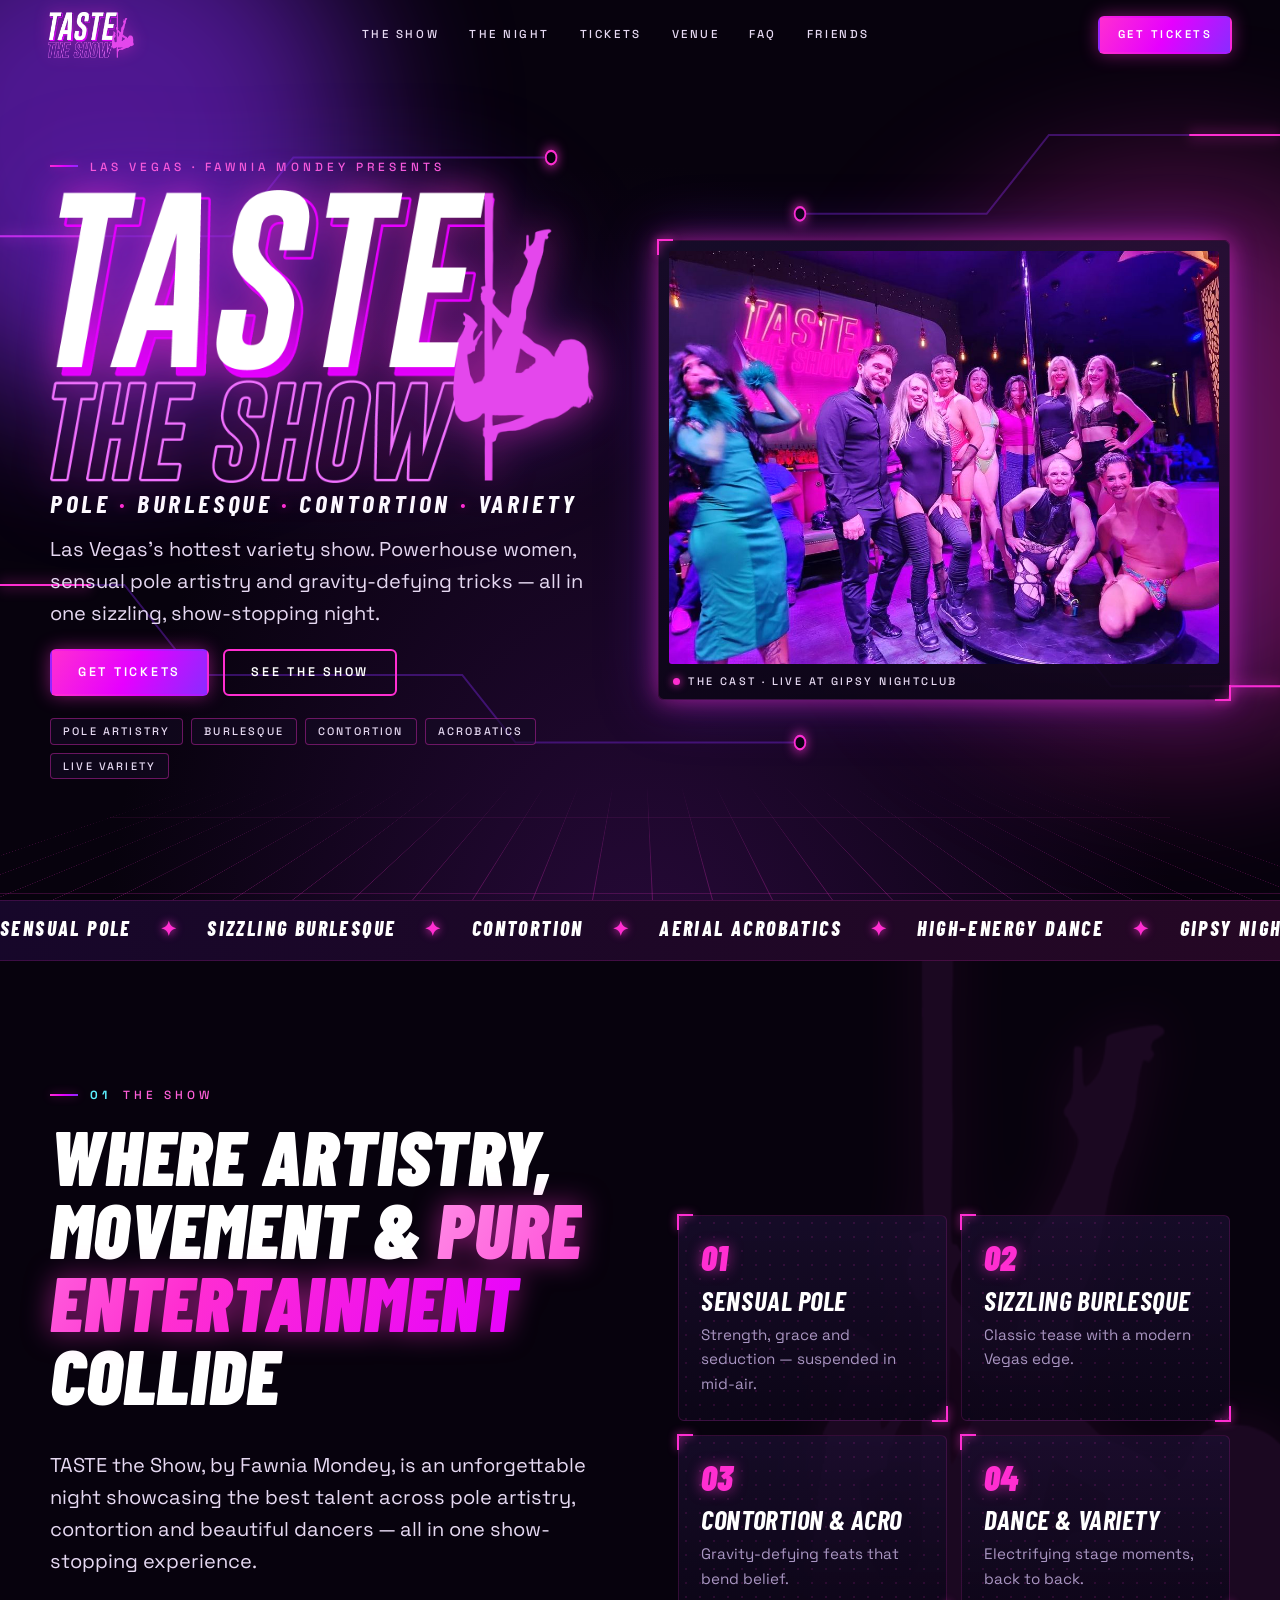
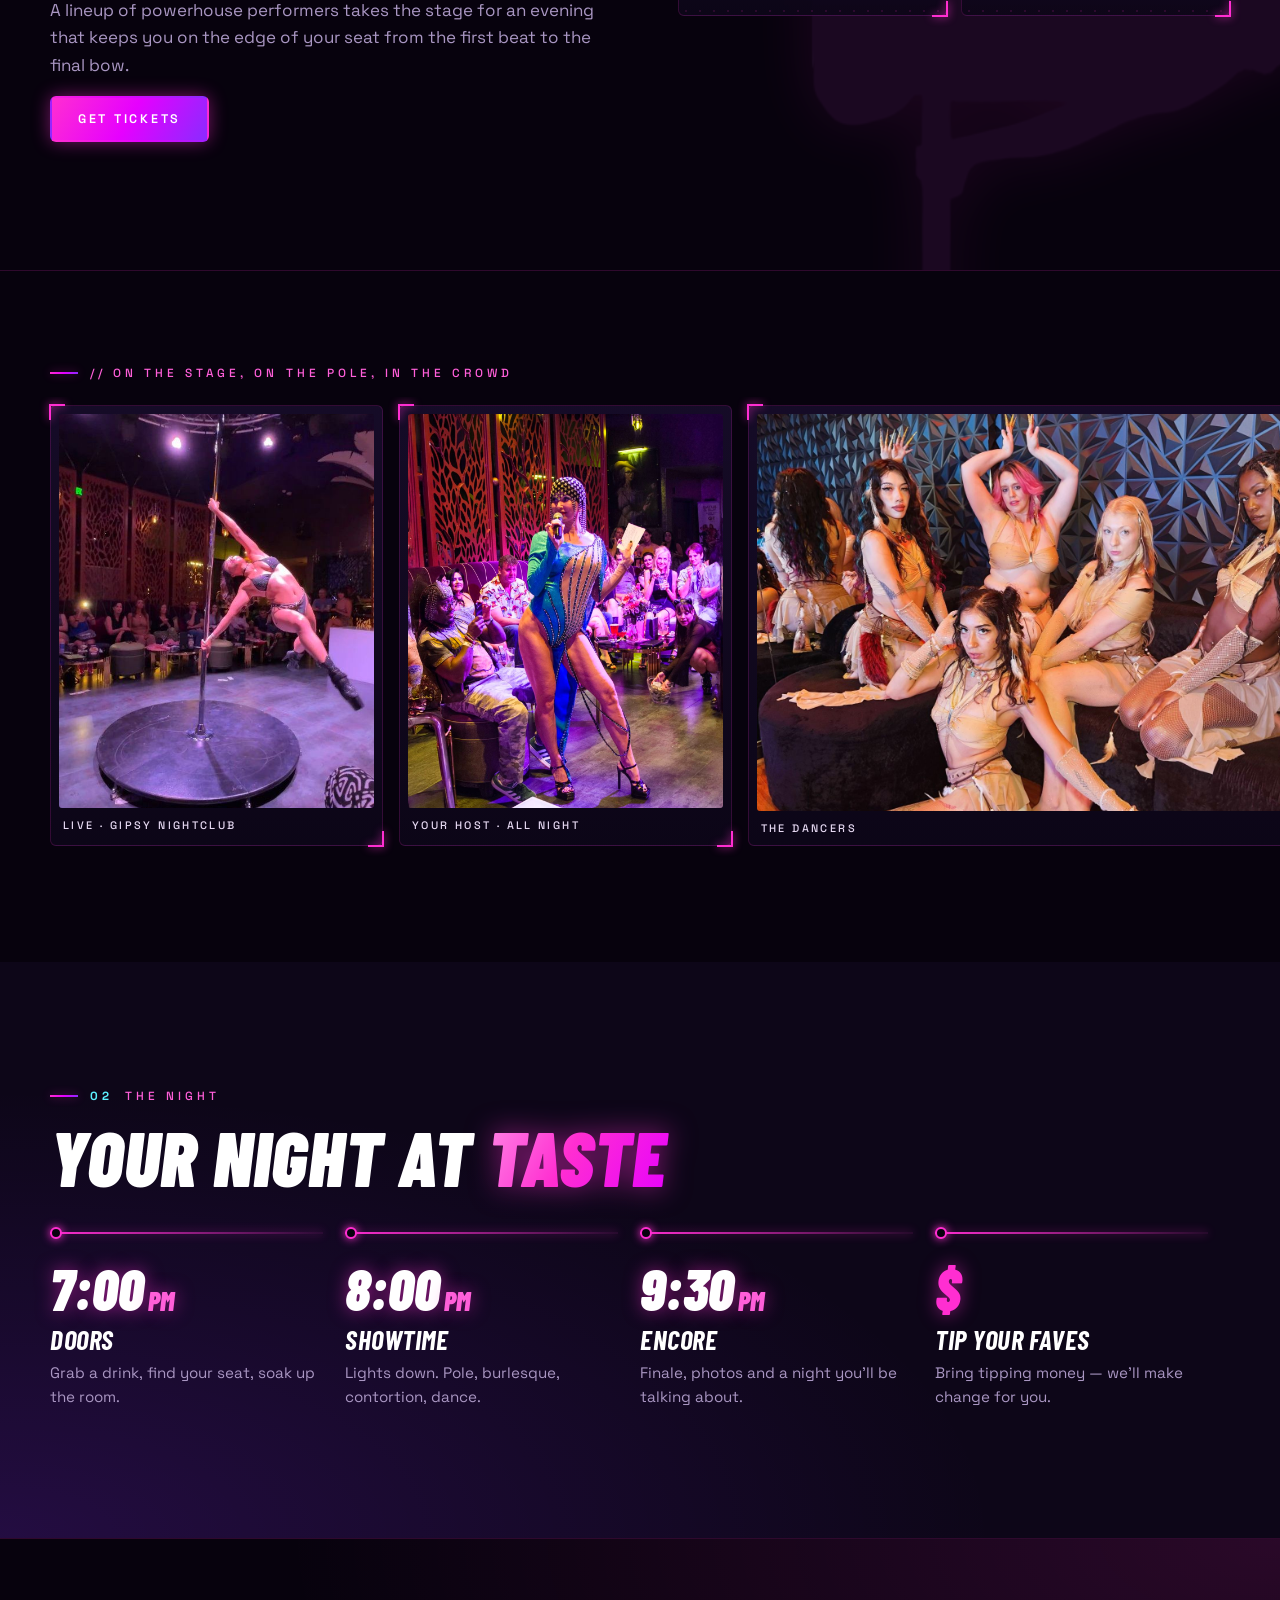
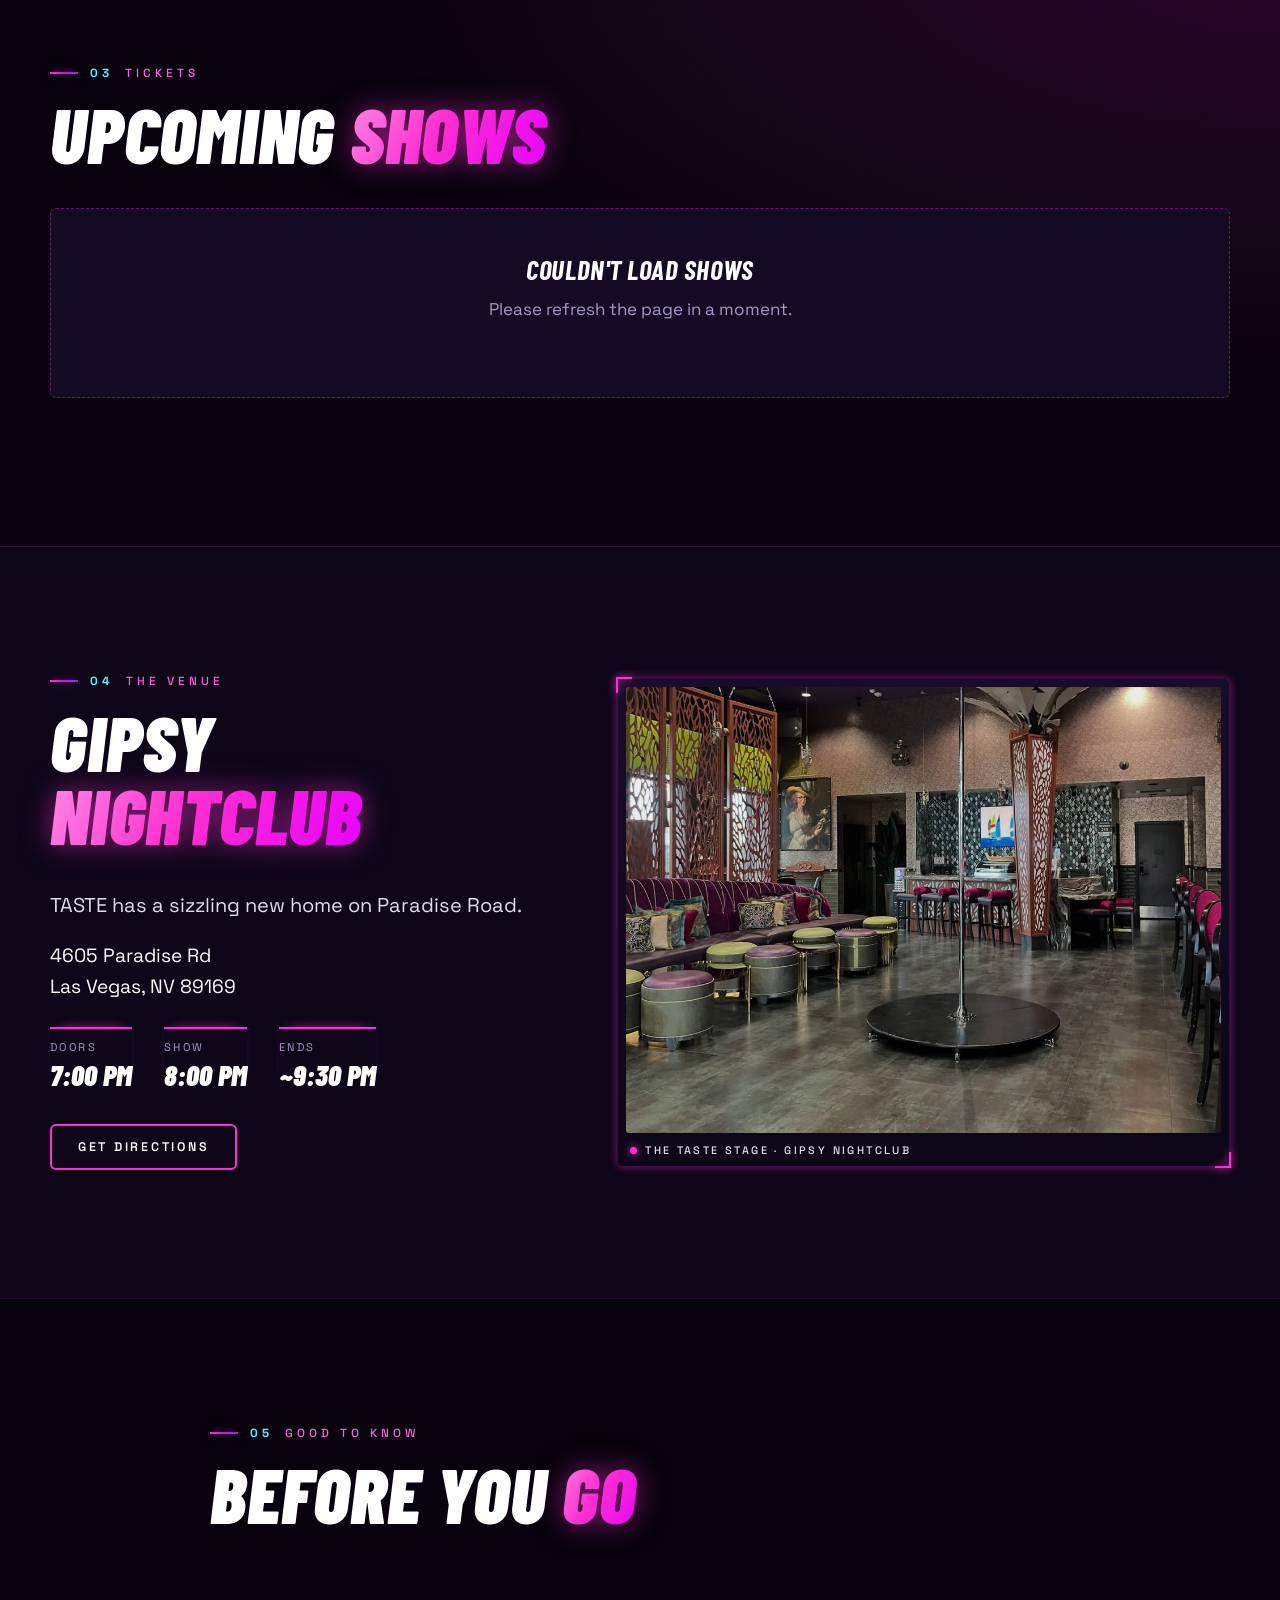
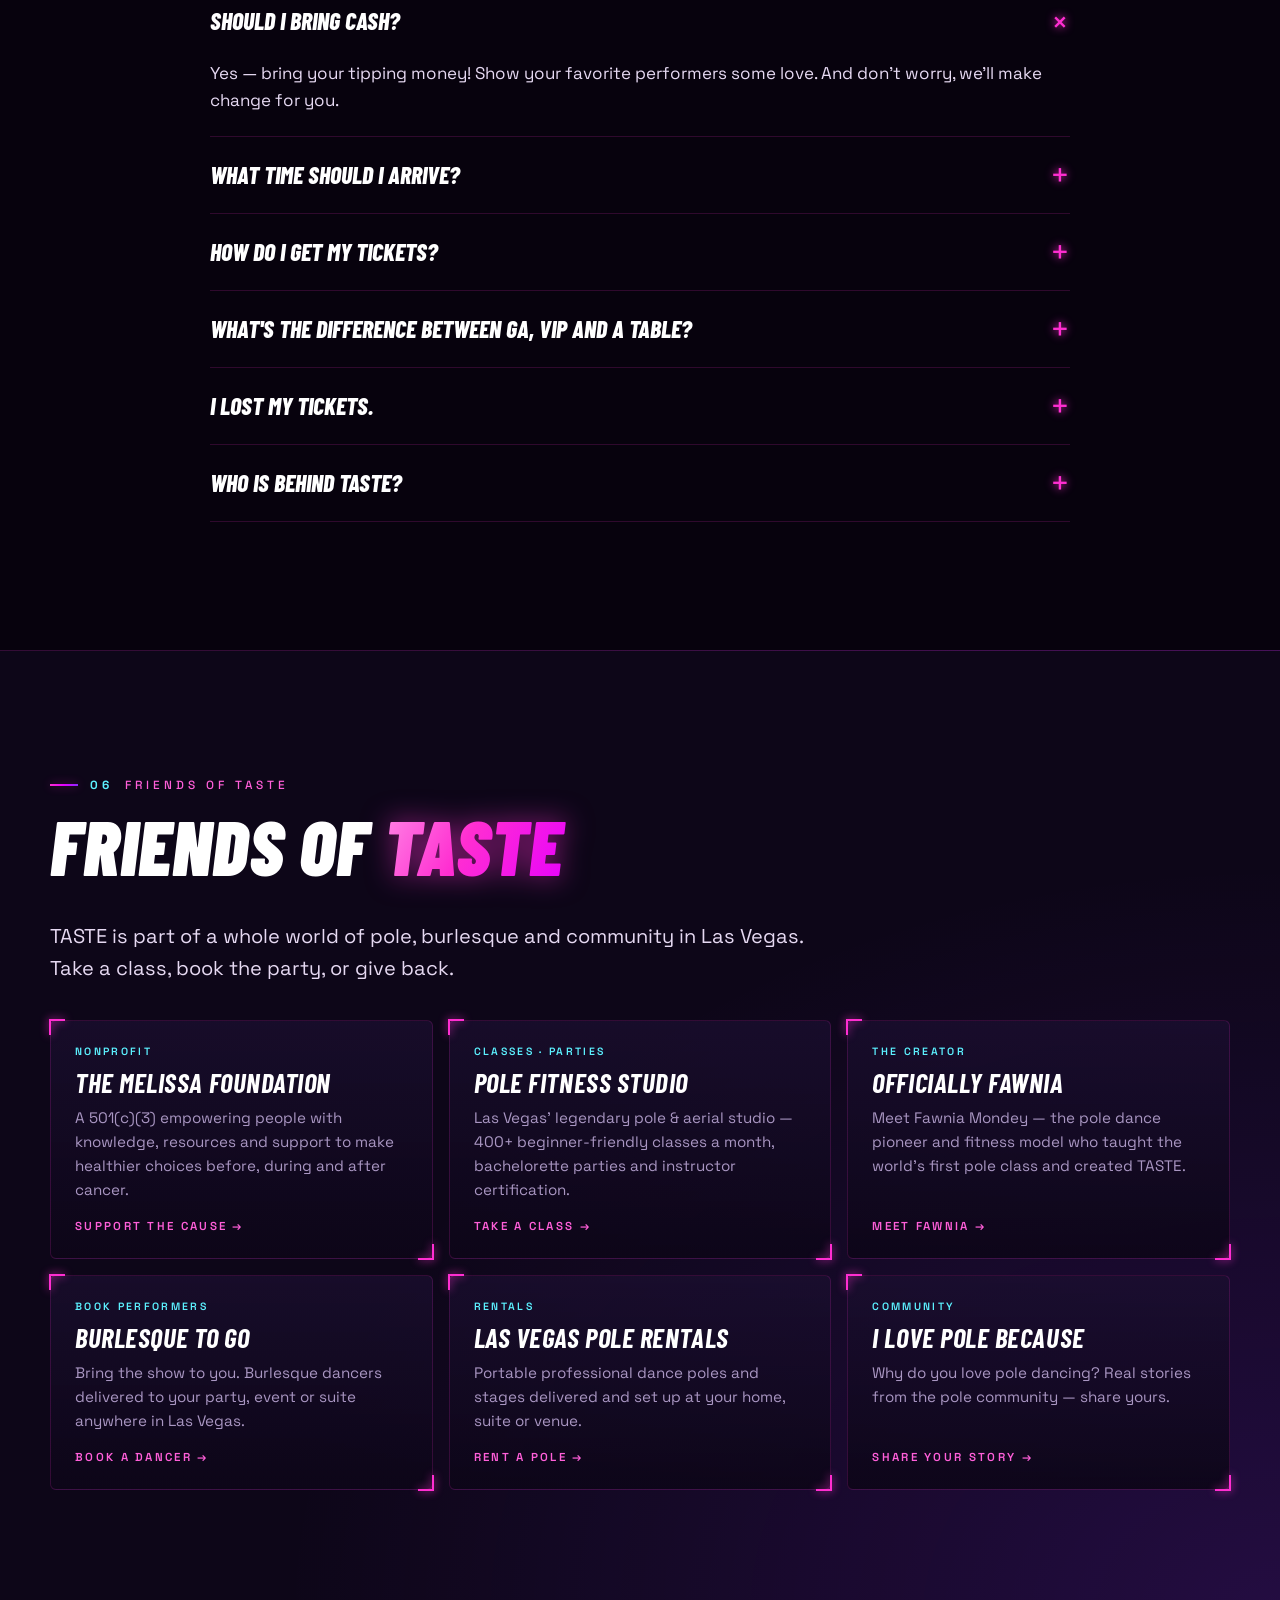
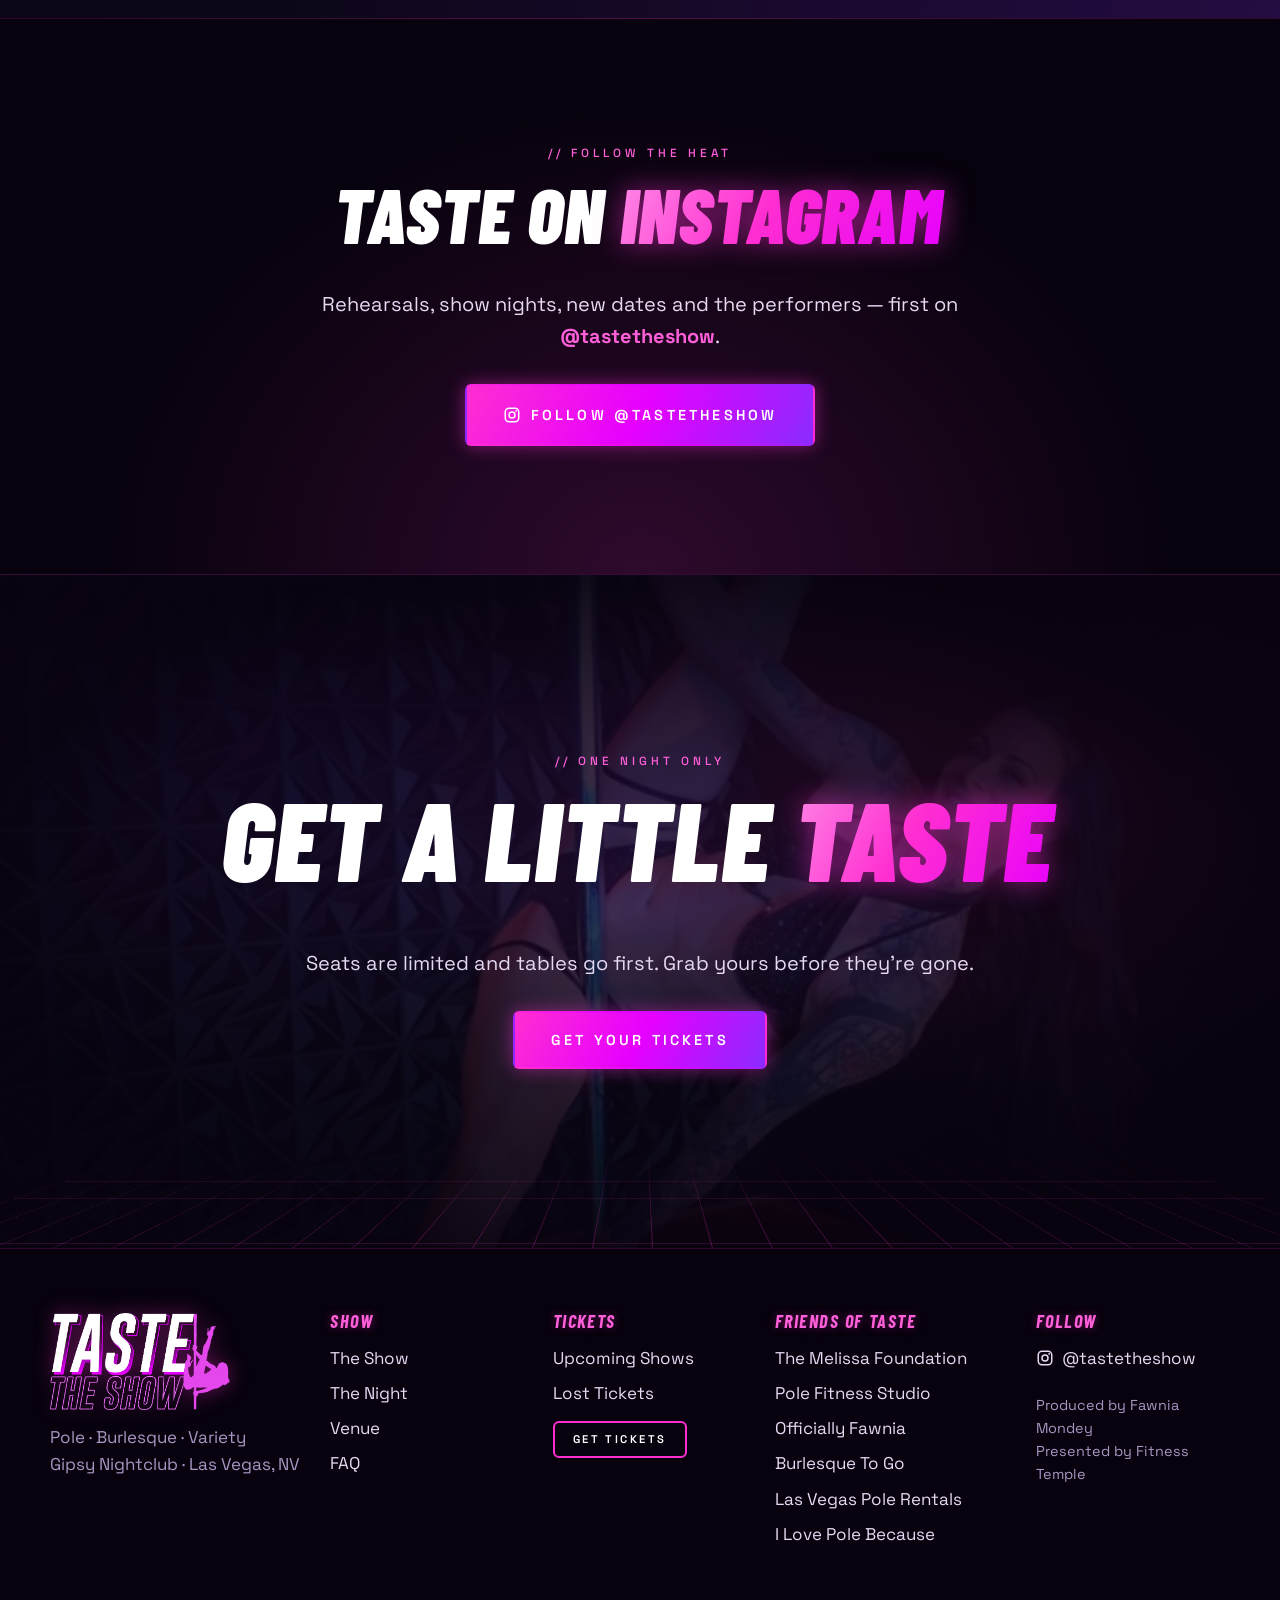
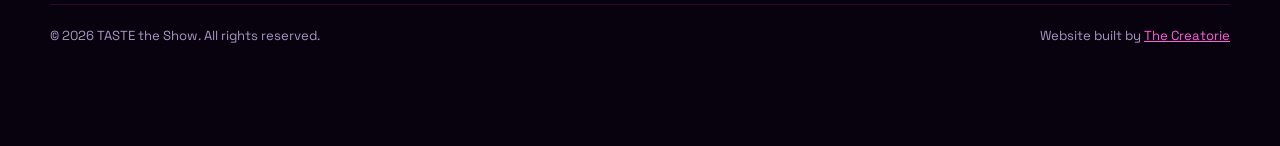
==== commit ec00ee2f: "Rename 'The TASTE Family' to 'Friends of TASTE' Co-Authored-By: Claude Opus 5.5 <noreply@anthropic.c" ====
--- a/index.html
+++ b/index.html
@@ -31,7 +31,7 @@
       <a href="#dates">Tickets</a>
       <a href="#venue">Venue</a>
       <a href="#faq">FAQ</a>
-      <a href="#family">Family</a>
+      <a href="#friends">Friends</a>
     </nav>
     <div class="nav__actions">
       <a href="#dates" class="btn btn--primary btn--small">Get Tickets</a>
@@ -248,11 +248,11 @@
       </div>
     </section>
 
-    <!-- FAMILY / CROSS-PROMOTION -->
-    <section class="section family" id="family">
+    <!-- FRIENDS OF TASTE / CROSS-PROMOTION -->
+    <section class="section friends" id="friends">
       <div class="container">
-        <p class="eyebrow"><b>06</b> The TASTE Family</p>
-        <h2>More from <span class="neon">Fawnia</span></h2>
+        <p class="eyebrow"><b>06</b> Friends of TASTE</p>
+        <h2>Friends of <span class="neon">TASTE</span></h2>
         <p class="lead">TASTE is part of a whole world of pole, burlesque and community in Las Vegas. Take a class, book the party, or give back.</p>
         <div class="partners">
           <a class="partner frame" href="https://themelissafoundation.org" target="_blank" rel="noopener">
@@ -337,7 +337,7 @@
         <a href="#dates" class="btn btn--small">Get Tickets</a>
       </div>
       <div>
-        <h4>The Family</h4>
+        <h4>Friends of TASTE</h4>
         <a href="https://themelissafoundation.org" target="_blank" rel="noopener">The Melissa Foundation</a>
         <a href="https://polefitnessstudio.com" target="_blank" rel="noopener">Pole Fitness Studio</a>
         <a href="https://officiallyfawnia.com" target="_blank" rel="noopener">Officially Fawnia</a>
--- a/assets/css/style.css
+++ b/assets/css/style.css
@@ -410,8 +410,8 @@
 details[open] summary::after { transform: rotate(45deg); }
 details p { padding-bottom: 22px; margin: 0; color: var(--silver); }
 
-/* ── Family / partners ───────────────────────────────────────── */
-.family { background: radial-gradient(ellipse at 100% 100%, rgba(138, 43, 255, .18), transparent 55%), var(--ink); }
+/* ── Friends of TASTE / partners ───────────────────────────────────────── */
+.friends { background: radial-gradient(ellipse at 100% 100%, rgba(138, 43, 255, .18), transparent 55%), var(--ink); }
 .partners { display: grid; grid-template-columns: repeat(3, 1fr); gap: 16px; margin-top: 36px; }
 .partner {
   display: flex; flex-direction: column; gap: 8px; padding: 26px 24px; text-decoration: none; color: var(--white);
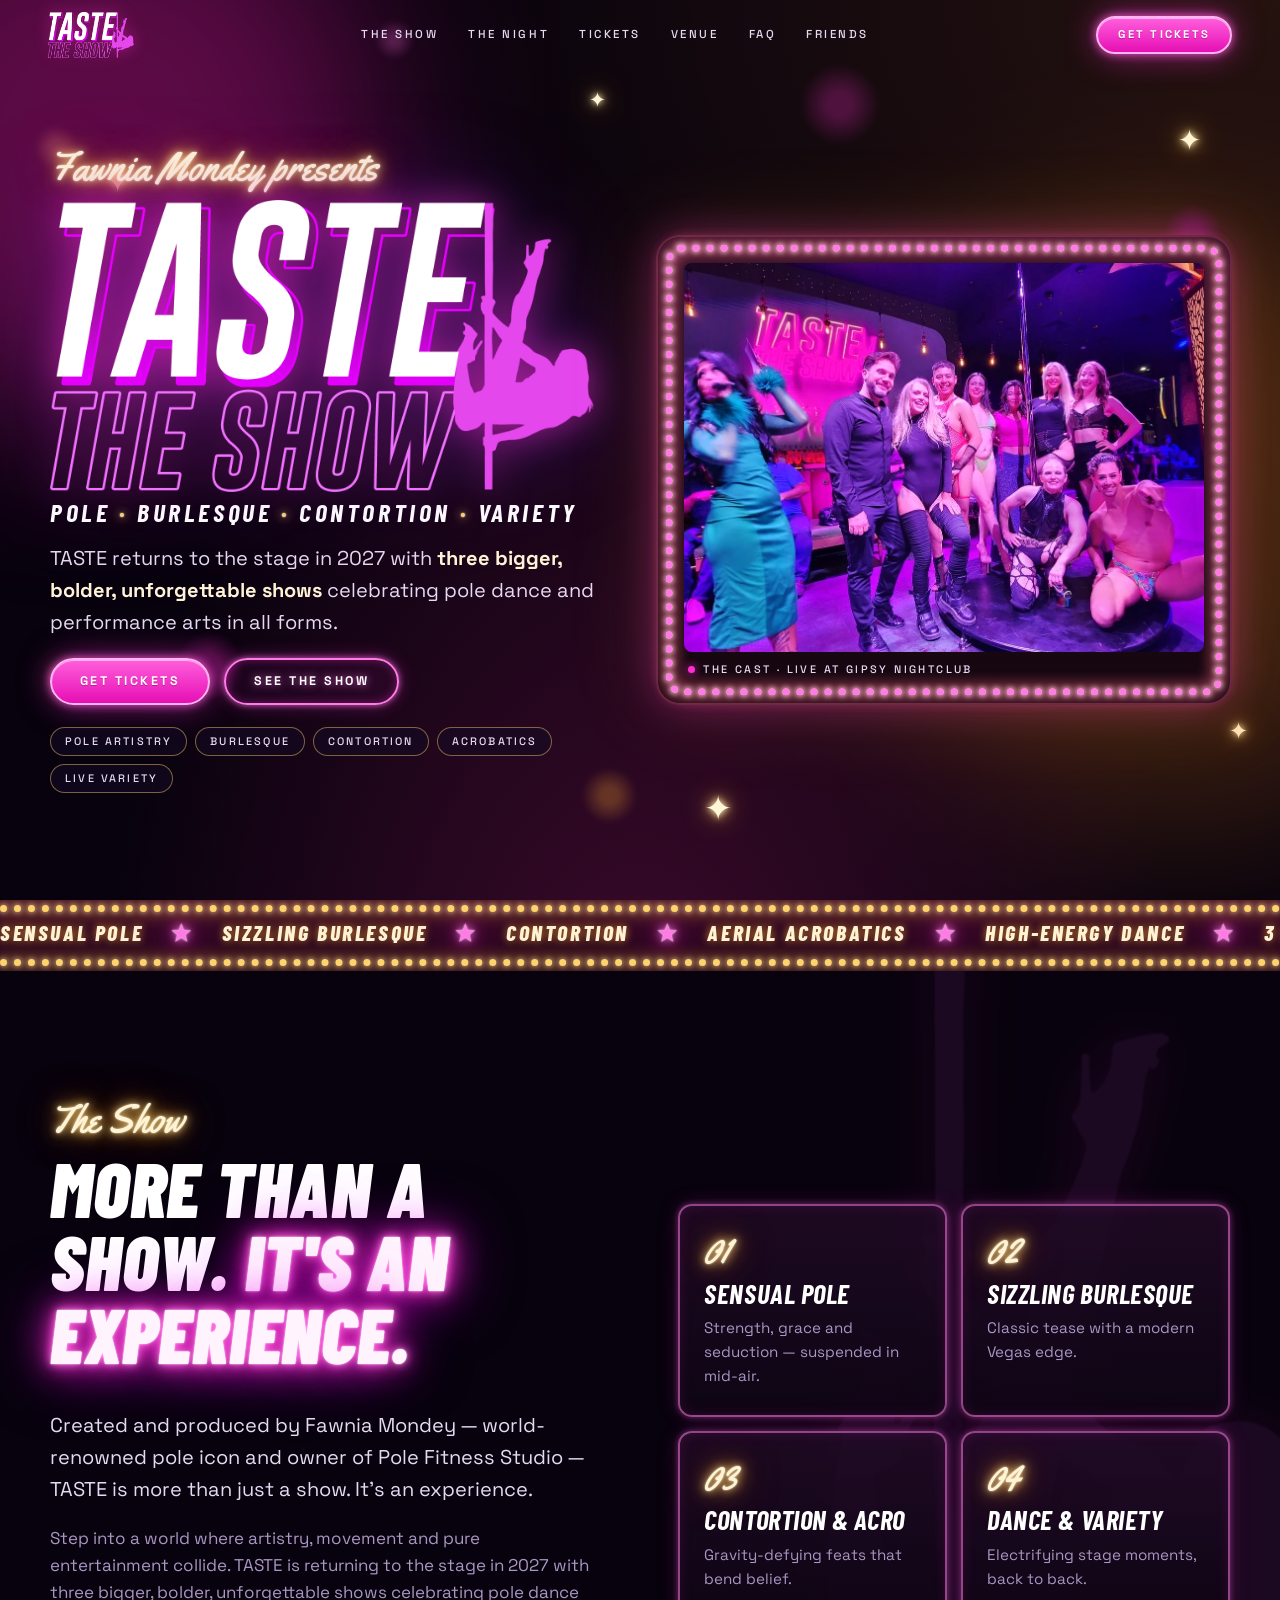
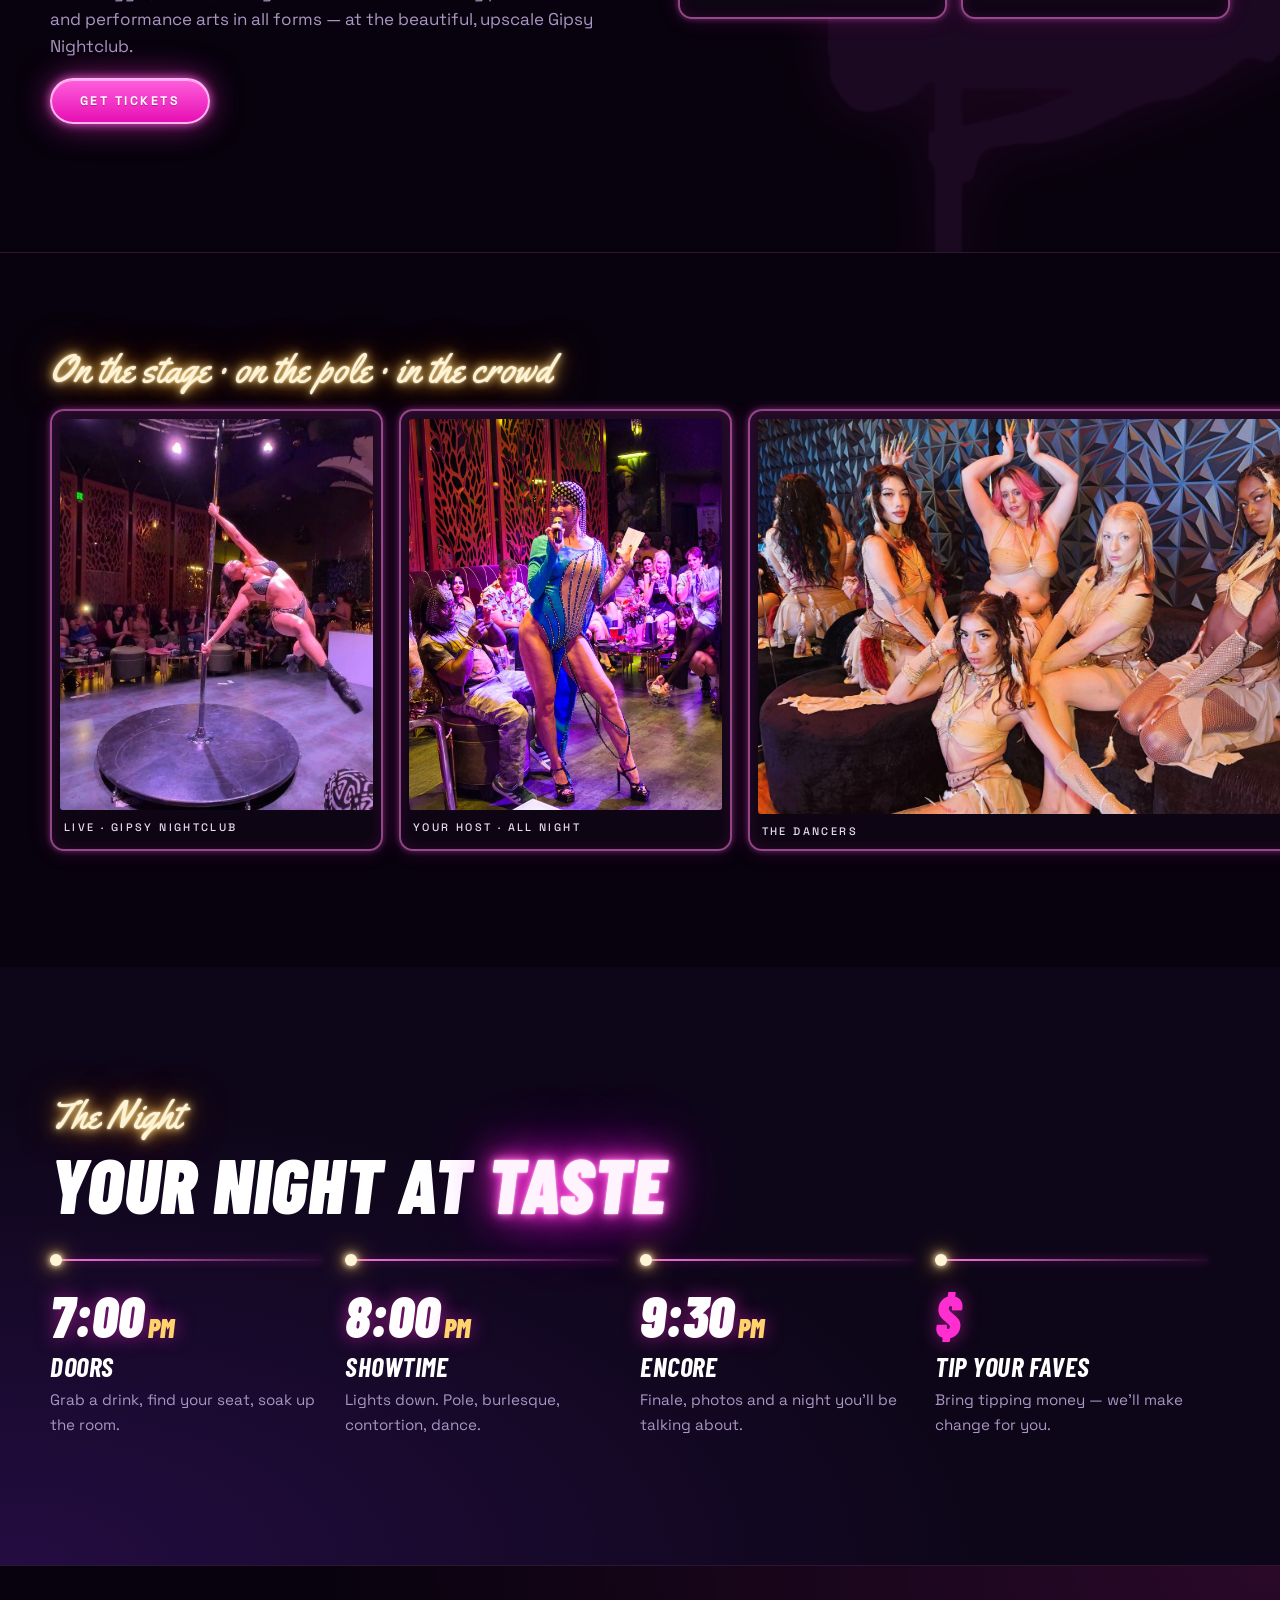
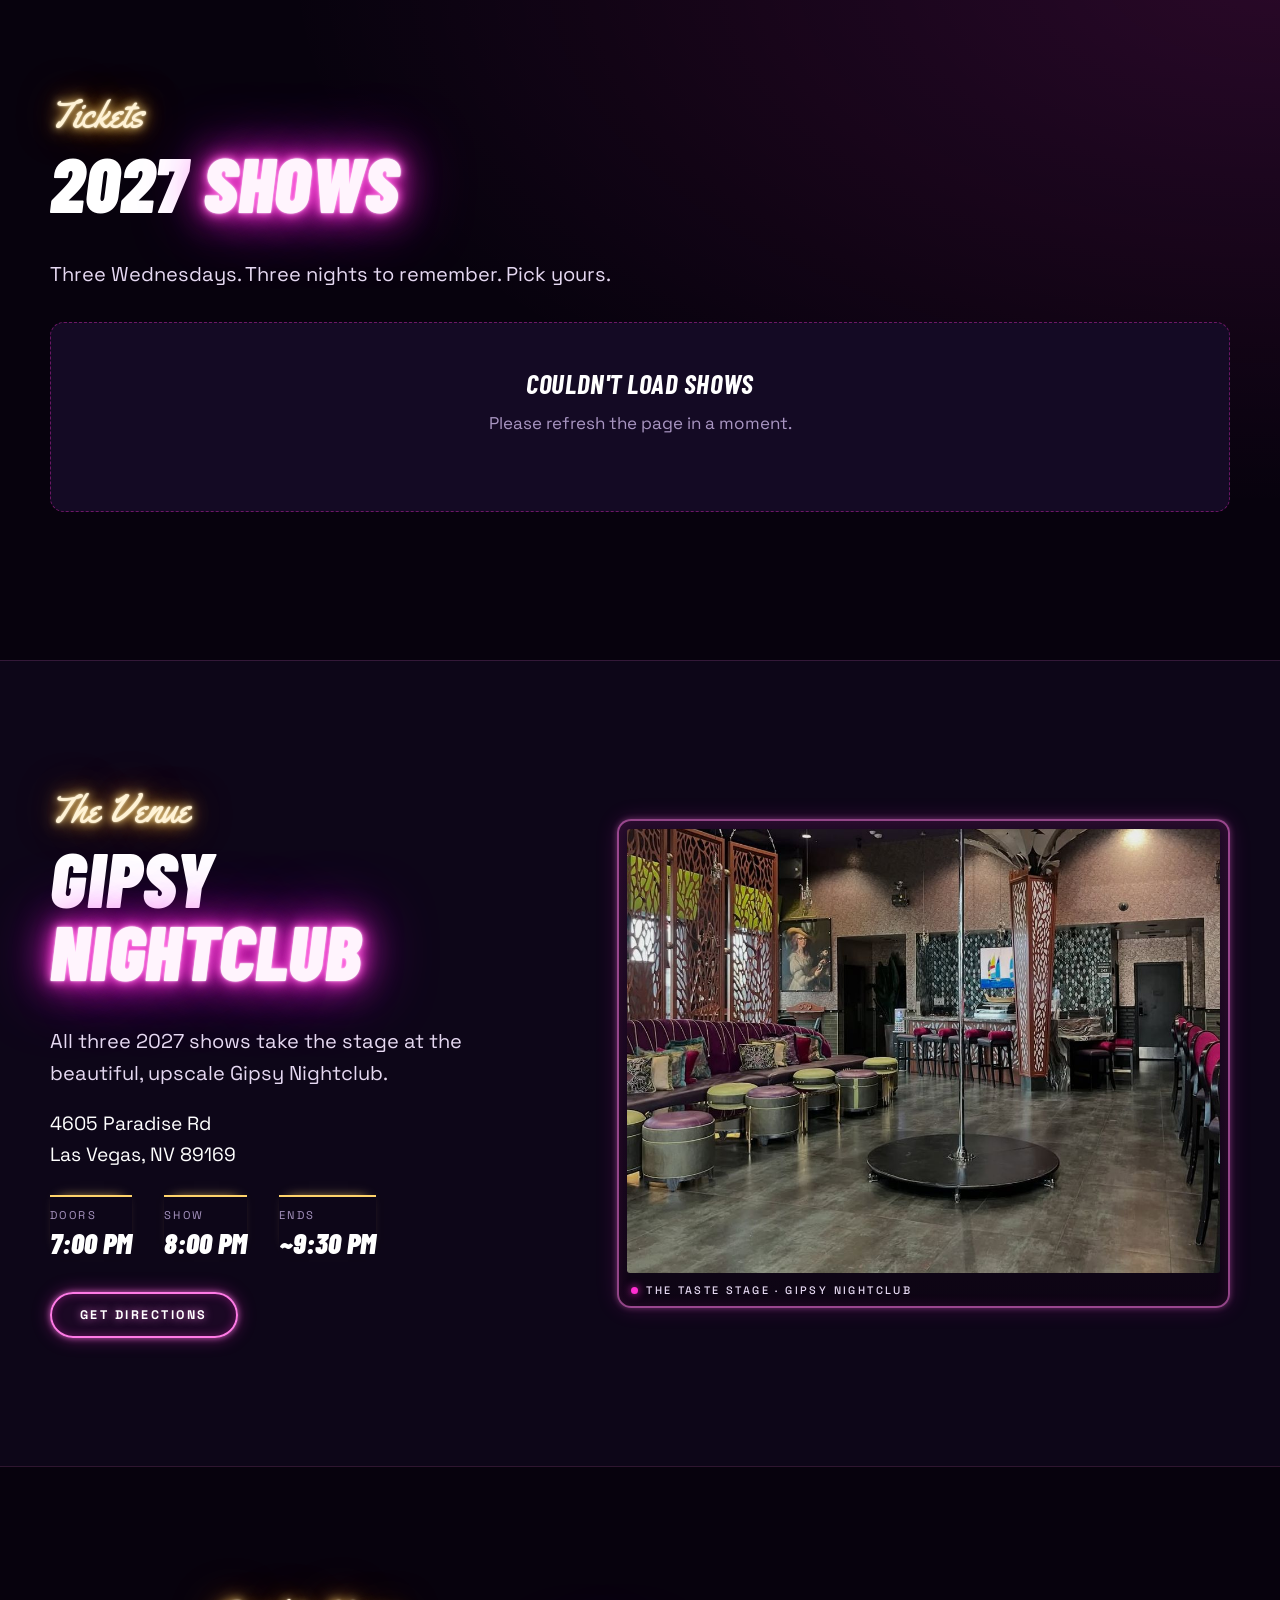
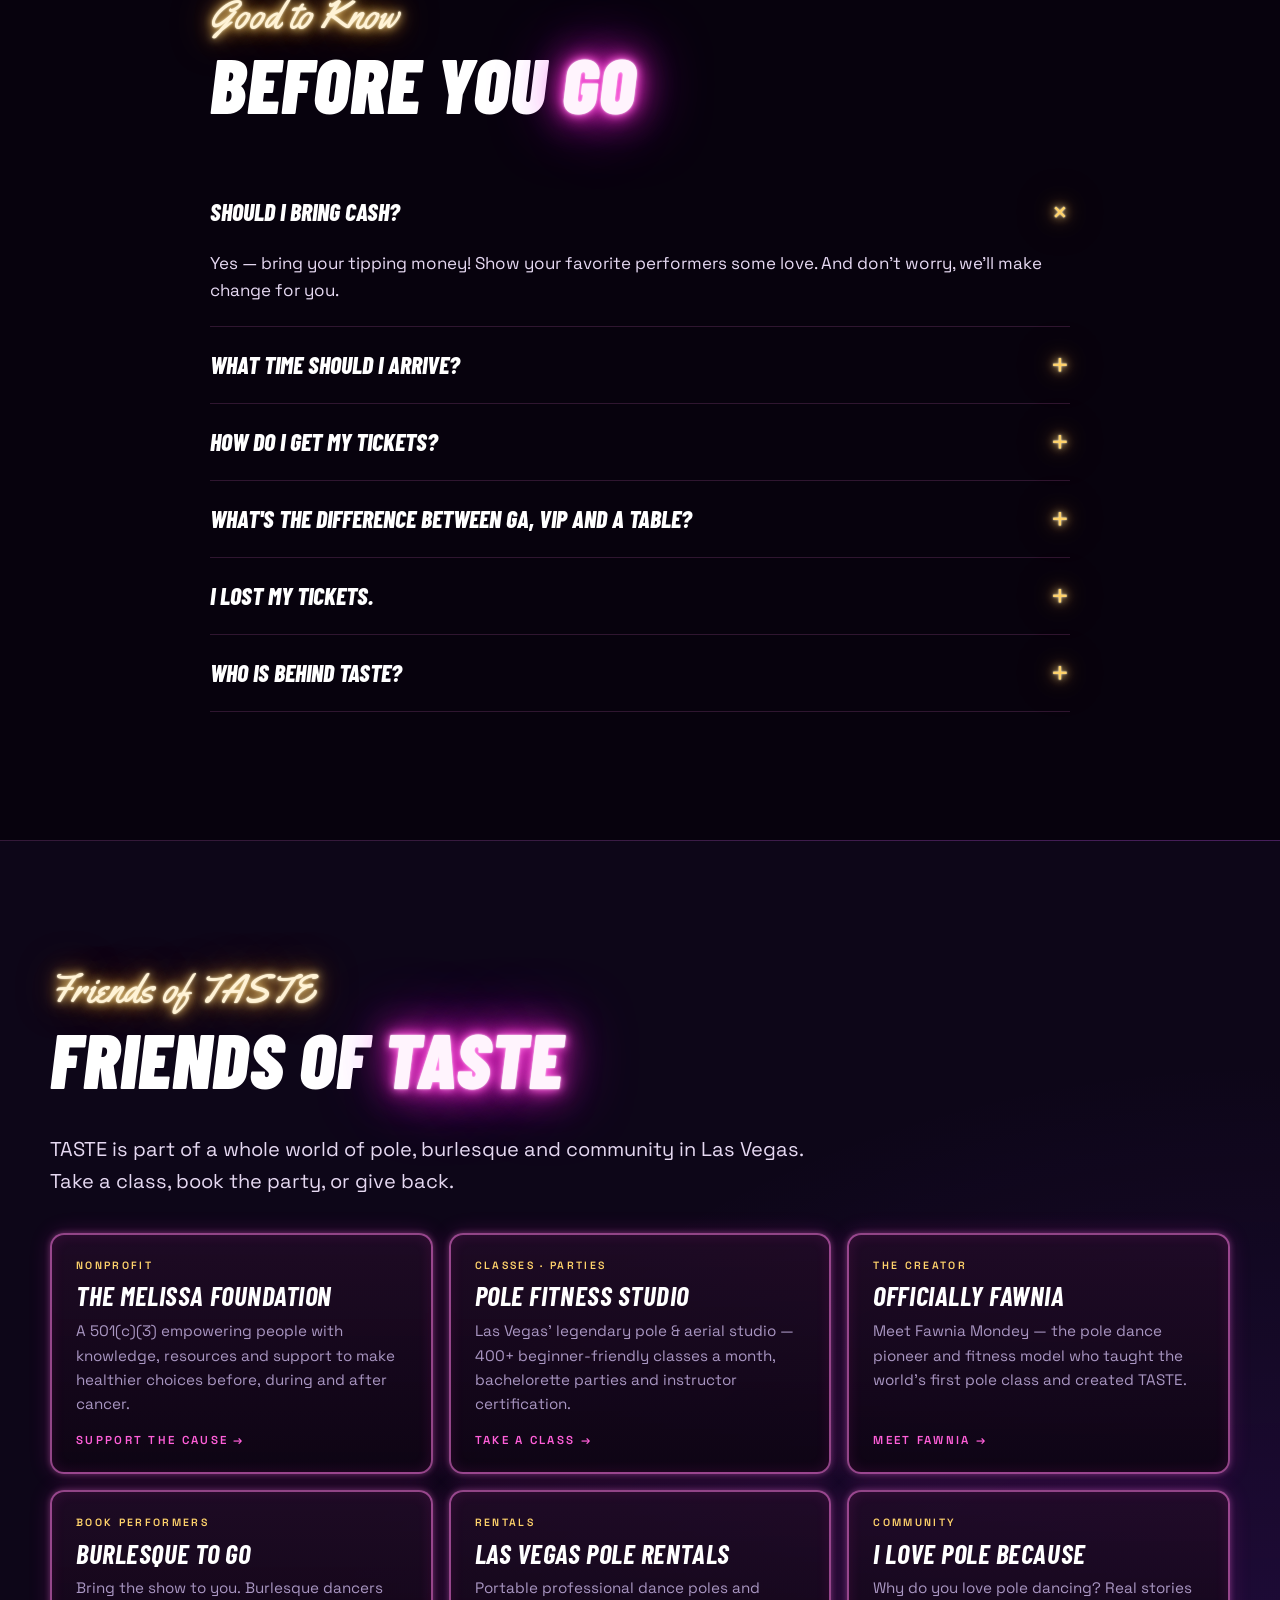
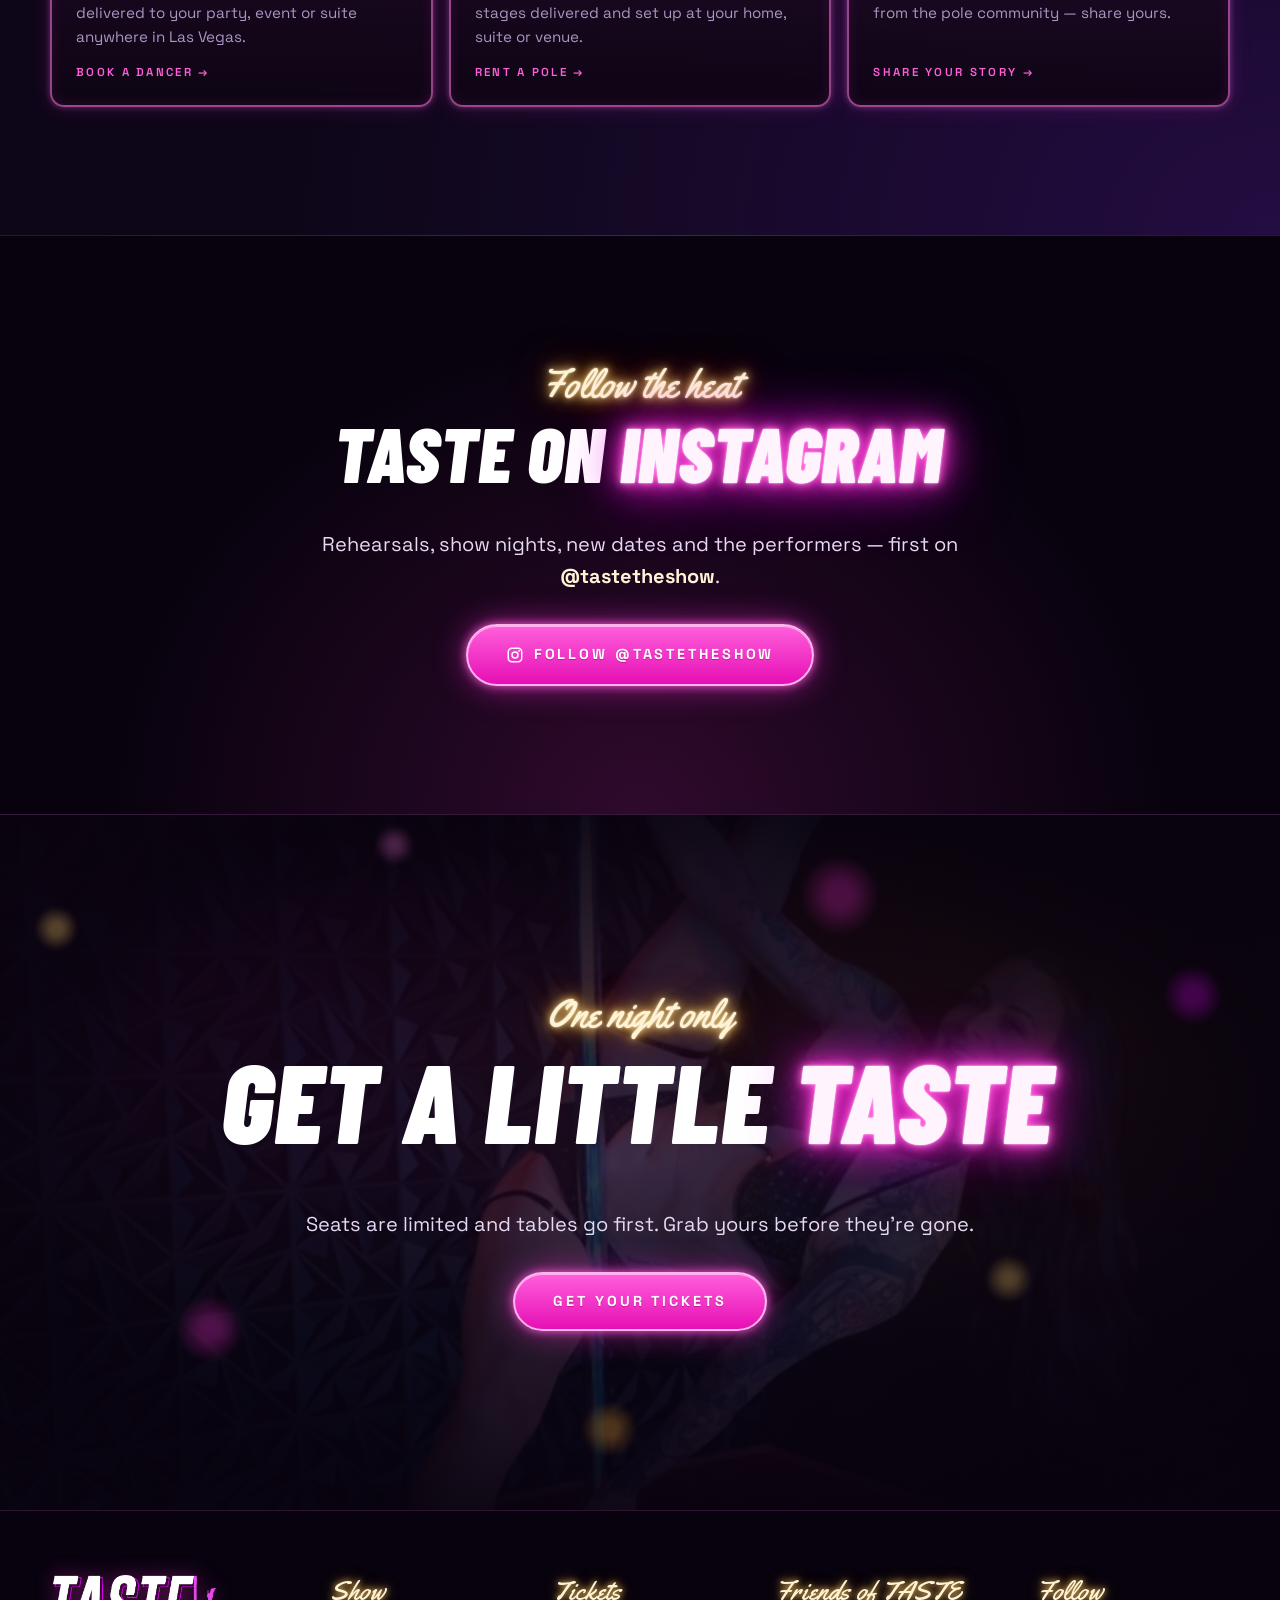
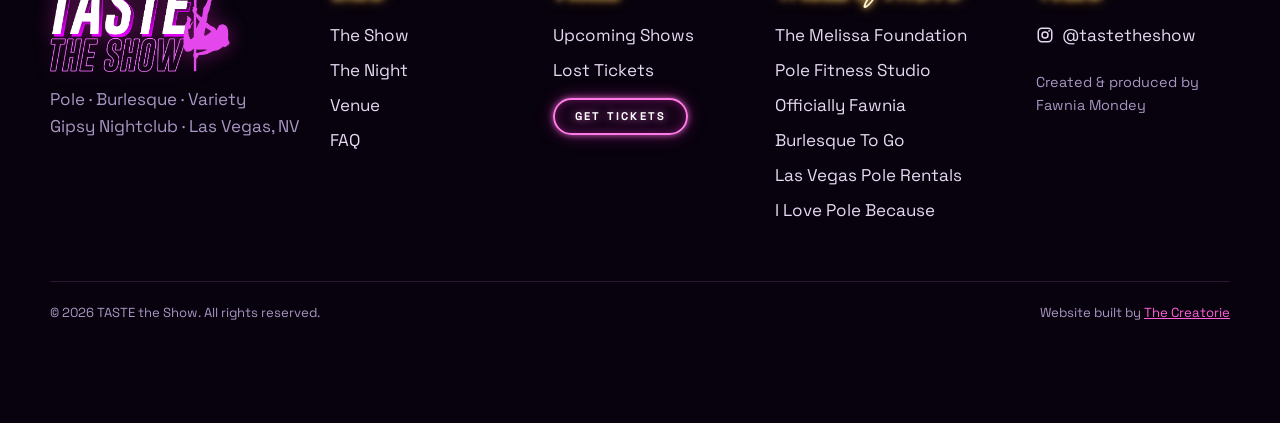
==== commit 2f3167a0: "Vegas neon restyle, 2027 show copy - Swap the cyber look (grid floor, circuit traces, corner bracket" ====
--- a/index.html
+++ b/index.html
@@ -4,7 +4,7 @@
   <meta charset="utf-8">
   <meta name="viewport" content="width=device-width, initial-scale=1">
   <title>TASTE The Show — Pole, Burlesque &amp; Variety by Fawnia Mondey | Las Vegas</title>
-  <meta name="description" content="TASTE the Show by Fawnia Mondey — Las Vegas's hottest variety show. Sensual pole artistry, sizzling burlesque, contortion, acrobatics and high-energy dance at Gipsy Nightclub. Get tickets.">
+  <meta name="description" content="TASTE the Show by Fawnia Mondey returns in 2027 — three Wednesday shows at Gipsy Nightclub, Las Vegas. Sensual pole artistry, sizzling burlesque, contortion, acrobatics and high-energy dance at Gipsy Nightclub. Get tickets.">
   <meta name="theme-color" content="#07020d">
 
   <meta property="og:type" content="website">
@@ -17,7 +17,7 @@
   <link rel="apple-touch-icon" href="assets/img/apple-touch-icon.png">
   <link rel="preconnect" href="https://fonts.googleapis.com">
   <link rel="preconnect" href="https://fonts.gstatic.com" crossorigin>
-  <link href="https://fonts.googleapis.com/css2?family=Barlow+Condensed:ital,wght@0,600;0,800;1,700;1,900&family=Space+Grotesk:wght@400;500;700&display=swap" rel="stylesheet">
+  <link href="https://fonts.googleapis.com/css2?family=Barlow+Condensed:ital,wght@0,600;0,800;1,700;1,900&family=Space+Grotesk:wght@400;500;700&family=Yellowtail&display=swap" rel="stylesheet">
   <link rel="stylesheet" href="assets/css/style.css">
 </head>
 <body>
@@ -45,35 +45,25 @@
     <!-- HERO -->
     <section class="hero" id="top">
       <div class="hero__bg" aria-hidden="true">
-        <div class="grid-floor"></div>
-        <svg class="traces" viewBox="0 0 1440 800" preserveAspectRatio="none">
-<g class="base">
-          <path d="M0 210 H260 L330 140 H620" />
-          <path d="M0 520 H140 L220 600 H520 L580 660 H900" />
-          <path d="M1440 120 H1180 L1110 190 H900" />
-          <path d="M1440 610 H1250 L1180 540 H980" />
-          </g>
-          <g class="pulse">
-          <path d="M0 210 H260 L330 140 H620" />
-          <path d="M0 520 H140 L220 600 H520 L580 660 H900" />
-          <path d="M1440 120 H1180 L1110 190 H900" />
-          <path d="M1440 610 H1250 L1180 540 H980" />
-          </g>
-          <circle cx="620" cy="140" r="6" /><circle cx="900" cy="660" r="6" />
-          <circle cx="900" cy="190" r="6" /><circle cx="980" cy="540" r="6" />
-        </svg>
+        <div class="bokeh"></div>
+        <span class="sparkle" style="--x:8%;--y:18%;--d:0s;--s:1.4"></span>
+        <span class="sparkle" style="--x:46%;--y:10%;--d:1.2s;--s:.8"></span>
+        <span class="sparkle" style="--x:92%;--y:14%;--d:.6s;--s:1.1"></span>
+        <span class="sparkle" style="--x:4%;--y:74%;--d:2s;--s:.9"></span>
+        <span class="sparkle" style="--x:55%;--y:88%;--d:.3s;--s:1.3"></span>
+        <span class="sparkle" style="--x:96%;--y:80%;--d:1.6s;--s:.9"></span>
         <div class="glow glow--a"></div>
         <div class="glow glow--b"></div>
       </div>
 
       <div class="container hero__inner">
         <div class="hero__copy">
-          <p class="eyebrow">Las Vegas · Fawnia Mondey presents</p>
+          <p class="eyebrow">Fawnia Mondey presents</p>
           <h1 class="hero__logo">
             <img src="assets/img/logo.png" alt="TASTE The Show" width="1298" height="698" fetchpriority="high">
           </h1>
           <p class="hero__sub">Pole <i>·</i> Burlesque <i>·</i> Contortion <i>·</i> Variety</p>
-          <p class="lead">Las Vegas's hottest variety show. Powerhouse women, sensual pole artistry and gravity-defying tricks — all in one sizzling, show-stopping night.</p>
+          <p class="lead">TASTE returns to the stage in 2027 with <strong>three bigger, bolder, unforgettable shows</strong> celebrating pole dance and performance arts in all forms.</p>
           <div class="hero__next" id="hero-next" aria-live="polite"></div>
           <div class="hero__actions">
             <a class="btn btn--primary" href="#dates">Get Tickets</a>
@@ -84,7 +74,7 @@
           </ul>
         </div>
 
-        <figure class="frame hero__visual">
+        <figure class="marquee hero__visual">
           <img src="assets/img/cast.jpg" alt="The TASTE cast posing around the pole stage under the pink neon TASTE The Show sign at Gipsy Nightclub" width="1400" height="788" fetchpriority="high">
           <figcaption><span class="live-dot"></span> The Cast · Live at Gipsy Nightclub</figcaption>
         </figure>
@@ -92,10 +82,10 @@
     </section>
 
     <!-- TICKER -->
-    <div class="ticker" aria-hidden="true">
+    <div class="ticker marquee-sign" aria-hidden="true">
       <div class="ticker__track">
-        <span>Sensual Pole</span><span>Sizzling Burlesque</span><span>Contortion</span><span>Aerial Acrobatics</span><span>High-Energy Dance</span><span>Gipsy Nightclub</span><span>Las Vegas</span><span>Bring Tip Money</span>
-        <span>Sensual Pole</span><span>Sizzling Burlesque</span><span>Contortion</span><span>Aerial Acrobatics</span><span>High-Energy Dance</span><span>Gipsy Nightclub</span><span>Las Vegas</span><span>Bring Tip Money</span>
+        <span>Sensual Pole</span><span>Sizzling Burlesque</span><span>Contortion</span><span>Aerial Acrobatics</span><span>High-Energy Dance</span><span>3 Shows · 2027</span><span>Gipsy Nightclub</span><span>Bring Tip Money</span>
+        <span>Sensual Pole</span><span>Sizzling Burlesque</span><span>Contortion</span><span>Aerial Acrobatics</span><span>High-Energy Dance</span><span>3 Shows · 2027</span><span>Gipsy Nightclub</span><span>Bring Tip Money</span>
       </div>
     </div>
 
@@ -104,10 +94,10 @@
       <img class="about__dancer" src="assets/img/dancer.png" alt="" aria-hidden="true" loading="lazy">
       <div class="container about__grid">
         <div>
-          <p class="eyebrow"><b>01</b> The Show</p>
-          <h2>Where artistry, movement &amp; <span class="neon">pure entertainment</span> collide</h2>
-          <p class="lead">TASTE the Show, by Fawnia Mondey, is an unforgettable night showcasing the best talent across pole artistry, contortion and beautiful dancers — all in one show-stopping experience.</p>
-          <p class="muted">A lineup of powerhouse performers takes the stage for an evening that keeps you on the edge of your seat from the first beat to the final bow.</p>
+          <p class="eyebrow">The Show</p>
+          <h2>More than a show. <span class="neon">It's an experience.</span></h2>
+          <p class="lead">Created and produced by Fawnia Mondey — world-renowned pole icon and owner of Pole Fitness Studio — TASTE is more than just a show. It's an experience.</p>
+          <p class="muted">Step into a world where artistry, movement and pure entertainment collide. TASTE is returning to the stage in 2027 with three bigger, bolder, unforgettable shows celebrating pole dance and performance arts in all forms — at the beautiful, upscale Gipsy Nightclub.</p>
           <a class="btn btn--primary" href="#dates">Get Tickets</a>
         </div>
         <div class="acts">
@@ -138,7 +128,7 @@
     <!-- GALLERY -->
     <section class="gallery" aria-label="Photos from TASTE">
       <div class="container">
-        <p class="eyebrow">// On the stage, on the pole, in the crowd</p>
+        <p class="eyebrow">On the stage · on the pole · in the crowd</p>
       </div>
       <div class="strip" tabindex="0">
         <figure class="frame shot"><img src="assets/img/pole-live.jpg" alt="A TASTE performer holding a flag on the pole mid-show at Gipsy Nightclub while the audience films" width="540" height="960" loading="lazy"><figcaption>Live · Gipsy Nightclub</figcaption></figure>
@@ -155,7 +145,7 @@
     <!-- THE NIGHT -->
     <section class="section night" id="night">
       <div class="container">
-        <p class="eyebrow"><b>02</b> The Night</p>
+        <p class="eyebrow">The Night</p>
         <h2>Your night at <span class="neon">TASTE</span></h2>
         <ol class="timeline">
           <li><span class="timeline__time">7:00<small>PM</small></span><h3>Doors</h3><p>Grab a drink, find your seat, soak up the room.</p></li>
@@ -169,8 +159,9 @@
     <!-- TICKETS -->
     <section class="section dates" id="dates">
       <div class="container">
-        <p class="eyebrow"><b>03</b> Tickets</p>
-        <h2>Upcoming <span class="neon">shows</span></h2>
+        <p class="eyebrow">Tickets</p>
+        <h2>2027 <span class="neon">shows</span></h2>
+        <p class="lead">Three Wednesdays. Three nights to remember. Pick yours.</p>
         <div id="show-list" class="show-list" aria-live="polite">
           <p class="loading">Loading shows…</p>
           <noscript><p>Please enable JavaScript to buy tickets.</p></noscript>
@@ -198,9 +189,9 @@
     <section class="section venue" id="venue">
       <div class="container venue__grid">
         <div>
-          <p class="eyebrow"><b>04</b> The Venue</p>
+          <p class="eyebrow">The Venue</p>
           <h2>Gipsy <span class="neon">Nightclub</span></h2>
-          <p class="lead">TASTE has a sizzling new home on Paradise Road.</p>
+          <p class="lead">All three 2027 shows take the stage at the beautiful, upscale Gipsy Nightclub.</p>
           <address>4605 Paradise Rd<br>Las Vegas, NV 89169</address>
           <dl class="times">
             <div><dt>Doors</dt><dd>7:00 PM</dd></div>
@@ -219,7 +210,7 @@
     <!-- FAQ -->
     <section class="section faq" id="faq">
       <div class="container faq__inner">
-        <p class="eyebrow"><b>05</b> Good to Know</p>
+        <p class="eyebrow">Good to Know</p>
         <h2>Before you <span class="neon">go</span></h2>
         <details open>
           <summary>Should I bring cash?</summary>
@@ -243,7 +234,7 @@
         </details>
         <details>
           <summary>Who is behind TASTE?</summary>
-          <p>TASTE is created and produced by Fawnia Mondey and presented by Fitness Temple, a Las Vegas studio dedicated to pole fitness, aerial arts and movement.</p>
+          <p>TASTE is created and produced by Fawnia Mondey — world-renowned pole icon and owner of Pole Fitness Studio, Las Vegas' legendary pole &amp; aerial studio.</p>
         </details>
       </div>
     </section>
@@ -251,7 +242,7 @@
     <!-- FRIENDS OF TASTE / CROSS-PROMOTION -->
     <section class="section friends" id="friends">
       <div class="container">
-        <p class="eyebrow"><b>06</b> Friends of TASTE</p>
+        <p class="eyebrow">Friends of TASTE</p>
         <h2>Friends of <span class="neon">TASTE</span></h2>
         <p class="lead">TASTE is part of a whole world of pole, burlesque and community in Las Vegas. Take a class, book the party, or give back.</p>
         <div class="partners">
@@ -298,7 +289,7 @@
     <!-- SOCIALS -->
     <section class="section socials">
       <div class="container center">
-        <p class="eyebrow eyebrow--center">// Follow the heat</p>
+        <p class="eyebrow eyebrow--center">Follow the heat</p>
         <h2>TASTE on <span class="neon">Instagram</span></h2>
         <p class="lead socials__lead">Rehearsals, show nights, new dates and the performers — first on <strong>@tastetheshow</strong>.</p>
         <a class="btn btn--primary btn--lg" href="https://www.instagram.com/tastetheshow/" target="_blank" rel="noopener"><svg viewBox="0 0 24 24" width="18" height="18" fill="none" stroke="currentColor" stroke-width="2" aria-hidden="true"><rect x="3" y="3" width="18" height="18" rx="5"/><circle cx="12" cy="12" r="4"/><circle cx="17.5" cy="6.5" r="1.2" fill="currentColor" stroke="none"/></svg> Follow @tastetheshow</a>
@@ -307,9 +298,9 @@
 
     <!-- FINAL CTA -->
     <section class="cta">
-      <div class="cta__bg" aria-hidden="true"><img src="assets/img/pole-split.jpg" alt="" loading="lazy"><div class="grid-floor"></div></div>
+      <div class="cta__bg" aria-hidden="true"><img src="assets/img/pole-split.jpg" alt="" loading="lazy"><div class="bokeh"></div></div>
       <div class="container cta__inner">
-        <p class="eyebrow eyebrow--center">// One night only</p>
+        <p class="eyebrow eyebrow--center">One night only</p>
         <h2>Get a little <span class="neon">taste</span></h2>
         <p class="lead">Seats are limited and tables go first. Grab yours before they're gone.</p>
         <a class="btn btn--primary btn--lg" href="#dates">Get Your Tickets</a>
@@ -348,7 +339,7 @@
       <div>
         <h4>Follow</h4>
         <a class="social-link" href="https://www.instagram.com/tastetheshow/" target="_blank" rel="noopener"><svg viewBox="0 0 24 24" width="18" height="18" fill="none" stroke="currentColor" stroke-width="2" aria-hidden="true"><rect x="3" y="3" width="18" height="18" rx="5"/><circle cx="12" cy="12" r="4"/><circle cx="17.5" cy="6.5" r="1.2" fill="currentColor" stroke="none"/></svg> @tastetheshow</a>
-        <p class="muted footer__credit">Produced by Fawnia Mondey<br>Presented by Fitness Temple</p>
+        <p class="muted footer__credit">Created &amp; produced by Fawnia Mondey</p>
       </div>
     </div>
     <div class="container footer__bottom">
--- a/assets/css/style.css
+++ b/assets/css/style.css
@@ -1,6 +1,7 @@
 /* ═══════════════════════════════════════════════════════════════
-   TASTE The Show — neon design system
-   Display: Barlow Condensed (italic, heavy) · Body: Space Grotesk
+   TASTE The Show — Las Vegas neon design system
+   Display: Barlow Condensed (italic, heavy) · Script signage: Yellowtail
+   Body: Space Grotesk
    ═══════════════════════════════════════════════════════════════ */
 
 :root {
@@ -9,7 +10,7 @@
   --ink: #0d0618;
   --panel: #140a24;
   --panel-2: #1b0f30;
-  --line: rgba(255, 46, 209, .16);
+  --line: rgba(255, 122, 230, .16);
   --line-strong: rgba(255, 46, 209, .38);
 
   /* Neon */
@@ -17,7 +18,9 @@
   --pink: #ff5fd9;
   --violet: #8a2bff;
   --electric: #e600ff;
-  --cyan: #5cf1ff;
+  --gold: #ffd36b;
+  --gold-deep: #ffab2e;
+  --cyan: var(--gold);
   --white: #ffffff;
   --silver: #e6d9f2;
   --muted: #a996c2;
@@ -32,13 +35,16 @@
   --glow-lg: 0 0 24px rgba(255, 46, 209, .55), 0 0 60px rgba(138, 43, 255, .35);
 
   --display: "Barlow Condensed", "Arial Narrow", Impact, sans-serif;
+  --script: "Yellowtail", "Brush Script MT", cursive;
+  --tube-pink: 0 0 2px #fff, 0 0 8px #ff7ae6, 0 0 18px var(--magenta), 0 0 38px var(--magenta), 0 0 70px rgba(230, 0, 255, .7);
+  --tube-gold: 0 0 2px #fff6dc, 0 0 8px #ffe08a, 0 0 18px var(--gold-deep), 0 0 40px rgba(255, 140, 30, .6);
   --body: "Space Grotesk", system-ui, -apple-system, Segoe UI, Roboto, sans-serif;
   --serif: var(--display);
   --sans: var(--body);
 
   --max: 1180px;
   --gutter: clamp(16px, 4vw, 40px);
-  --radius: 6px;
+  --radius: 14px;
 }
 
 *, *::before, *::after { box-sizing: border-box; }
@@ -76,21 +82,23 @@
 .section + .section { border-top: 1px solid var(--line); }
 
 .eyebrow {
-  display: flex; align-items: center; gap: 12px;
-  font: 500 .74rem/1 var(--body); letter-spacing: .34em; text-transform: uppercase;
-  color: var(--pink); margin: 0 0 18px;
-}
-.eyebrow::before { content: ""; width: 28px; height: 2px; background: var(--grad-neon); box-shadow: var(--glow-sm); }
-.eyebrow b { color: var(--cyan); font-weight: 700; }
-.eyebrow--center { justify-content: center; }
-.eyebrow--center::before { display: none; }
+  display: block; margin: 0 0 10px;
+  font: 400 clamp(1.7rem, 3.4vw, 2.4rem)/1.1 var(--script); letter-spacing: 0; text-transform: none;
+  color: #fff3d6; text-shadow: var(--tube-gold);
+  animation: sign-flicker 7s infinite;
+}
+.eyebrow--center { text-align: center; }
+@keyframes sign-flicker {
+  0%, 89%, 100% { opacity: 1; }
+  90% { opacity: .45; } 91% { opacity: 1; } 93% { opacity: .6; } 94% { opacity: 1; }
+}
 
 .neon {
-  background: var(--grad-hot);
-  -webkit-background-clip: text; background-clip: text; color: transparent;
-  filter: drop-shadow(0 0 14px rgba(255, 46, 209, .55));
+  color: #fff4fd;
+  text-shadow: var(--tube-pink);
   padding-right: .06em;
 }
+
 .lead { font-size: clamp(1.05rem, 1.6vw, 1.25rem); color: var(--silver); max-width: 60ch; }
 .muted { color: var(--muted); }
 .fine { font-size: .85rem; color: var(--muted); }
@@ -99,39 +107,49 @@
 /* ── Buttons ─────────────────────────────────────────────────── */
 .btn {
   display: inline-flex; align-items: center; justify-content: center; gap: 10px;
-  padding: 15px 26px; border-radius: var(--radius);
-  border: 2px solid var(--magenta); background: transparent; color: var(--white);
-  font: 600 .78rem/1 var(--body); letter-spacing: .22em; text-transform: uppercase;
+  padding: 15px 28px; border-radius: 999px;
+  border: 2px solid #ff7ae6; background: rgba(255, 46, 209, .06); color: #fff;
+  font: 700 .78rem/1 var(--body); letter-spacing: .2em; text-transform: uppercase;
   text-decoration: none; cursor: pointer; white-space: nowrap;
-  box-shadow: inset 0 0 0 rgba(255, 46, 209, 0);
+  box-shadow: 0 0 6px rgba(255, 122, 230, .7), 0 0 18px rgba(255, 46, 209, .35), inset 0 0 10px rgba(255, 46, 209, .35);
+  text-shadow: 0 0 8px rgba(255, 122, 230, .8);
   transition: transform .15s, box-shadow .2s, background .2s, filter .2s, color .2s;
 }
-.btn:hover { color: var(--white); background: rgba(255, 46, 209, .12); box-shadow: var(--glow-sm); transform: translateY(-1px); }
+.btn:hover { color: #fff; background: rgba(255, 46, 209, .16); box-shadow: 0 0 8px #ff7ae6, 0 0 28px rgba(255, 46, 209, .6), inset 0 0 14px rgba(255, 46, 209, .5); transform: translateY(-1px); }
 .btn--primary {
-  background: var(--grad-neon); border-color: transparent; color: var(--white);
-  box-shadow: 0 0 18px rgba(255, 46, 209, .45);
-}
-.btn--primary:hover { background: var(--grad-neon); filter: brightness(1.15); box-shadow: var(--glow-lg); }
+  background: linear-gradient(180deg, #ff5fdc, #e60fb4); border-color: #ffb3f0; color: #fff;
+  box-shadow: 0 0 10px rgba(255, 95, 220, .9), 0 0 32px rgba(255, 46, 209, .55), inset 0 1px 0 rgba(255, 255, 255, .5);
+  text-shadow: 0 1px 0 rgba(120, 0, 80, .4);
+}
+.btn--primary:hover { background: linear-gradient(180deg, #ff7ae6, #ff2ed1); filter: brightness(1.08); box-shadow: 0 0 14px #ff7ae6, 0 0 50px rgba(255, 46, 209, .7), inset 0 1px 0 rgba(255, 255, 255, .5); }
 .btn--ghost { border-color: var(--line-strong); }
-.btn--small { padding: 11px 18px; font-size: .7rem; }
-.btn--lg { padding: 20px 36px; font-size: .9rem; }
+.btn--small { padding: 11px 20px; font-size: .7rem; }
+.btn--lg { padding: 20px 38px; font-size: .9rem; }
 .btn:disabled, .btn[disabled] { opacity: .4; cursor: not-allowed; transform: none; box-shadow: none; filter: none; }
 
-/* ── Frames with neon corner brackets ────────────────────────── */
+/* ── Neon tube frames & marquee bulbs ──────────────────────── */
 .frame {
-  position: relative; border: 1px solid var(--line); border-radius: var(--radius);
-  background: linear-gradient(180deg, rgba(27, 15, 48, .75), rgba(13, 6, 24, .92));
-}
-.frame::before, .frame::after {
-  content: ""; position: absolute; width: 16px; height: 16px; pointer-events: none;
-  border: 2px solid var(--magenta); filter: drop-shadow(0 0 4px var(--magenta));
-}
-.frame::before { top: -2px; left: -2px; border-right: 0; border-bottom: 0; }
-.frame::after { right: -2px; bottom: -2px; border-left: 0; border-top: 0; }
+  position: relative; border: 2px solid rgba(255, 122, 230, .55); border-radius: var(--radius);
+  background: linear-gradient(180deg, rgba(35, 12, 40, .78), rgba(14, 5, 20, .94));
+  box-shadow: 0 0 6px rgba(255, 122, 230, .35), 0 0 22px rgba(255, 46, 209, .16), inset 0 0 14px rgba(255, 46, 209, .12);
+}
+.marquee {
+  position: relative; padding: 26px; border-radius: 22px;
+  background: linear-gradient(180deg, #2b0d22, #14060f);
+  box-shadow: 0 0 0 2px #5a1f3c, 0 0 40px rgba(255, 46, 209, .35), 0 0 90px rgba(255, 171, 46, .18);
+}
+.marquee::before, .marquee::after {
+  content: ""; position: absolute; inset: 8px; border-radius: 16px; pointer-events: none;
+  border: 7px dotted var(--gold);
+  filter: drop-shadow(0 0 3px #fff3c4) drop-shadow(0 0 8px var(--gold-deep));
+  animation: bulbs 1.1s steps(1) infinite;
+}
+.marquee::after { border-color: #ff7ae6; filter: drop-shadow(0 0 3px #ffd6f6) drop-shadow(0 0 8px var(--magenta)); animation-delay: -.55s; }
+@keyframes bulbs { 0% { opacity: 1; } 50% { opacity: .15; } }
 
 .chips { list-style: none; display: flex; flex-wrap: wrap; gap: 8px; padding: 0; margin: 22px 0 0; }
 .chips li {
-  padding: 7px 12px; border: 1px solid var(--line-strong); border-radius: 4px;
+  padding: 8px 14px; border: 1px solid rgba(255, 211, 107, .45); border-radius: 999px;
   font: 500 .68rem/1 var(--body); letter-spacing: .2em; text-transform: uppercase; color: var(--silver);
   background: rgba(20, 10, 36, .6);
 }
@@ -171,41 +189,40 @@
 .nav.is-open .nav__toggle span:nth-child(2) { opacity: 0; }
 .nav.is-open .nav__toggle span:nth-child(3) { transform: translateY(-8px) rotate(-45deg); }
 
-/* ── Shared neon background pieces ───────────────────────────── */
-.grid-floor {
-  position: absolute; left: -10%; right: -10%; bottom: 0; height: 55%;
-  background-image:
-    linear-gradient(rgba(255, 46, 209, .28) 1px, transparent 1px),
-    linear-gradient(90deg, rgba(255, 46, 209, .28) 1px, transparent 1px);
-  background-size: 60px 60px;
-  transform: perspective(500px) rotateX(62deg); transform-origin: bottom;
-  mask-image: linear-gradient(to top, #000 0%, transparent 85%);
-  -webkit-mask-image: linear-gradient(to top, #000 0%, transparent 85%);
-  animation: grid-move 6s linear infinite;
-}
-@keyframes grid-move { to { background-position: 0 60px, 0 0; } }
-.glow { position: absolute; border-radius: 50%; filter: blur(80px); opacity: .55; pointer-events: none; }
-.glow--a { width: 520px; height: 520px; left: -160px; top: -120px; background: var(--violet); }
-.glow--b { width: 560px; height: 560px; right: -180px; top: 20%; background: var(--magenta); opacity: .35; }
-.traces { position: absolute; inset: 0; width: 100%; height: 100%; }
-.traces path { fill: none; stroke-width: 2; vector-effect: non-scaling-stroke; }
-.traces .base path { stroke: rgba(138, 43, 255, .35); }
-.traces .pulse path {
-  stroke: var(--magenta); stroke-dasharray: 90 1400; stroke-linecap: round;
-  filter: drop-shadow(0 0 6px var(--magenta)); animation: trace 6s linear infinite;
-}
-.traces .pulse path:nth-child(2) { animation-delay: -1.5s; }
-.traces .pulse path:nth-child(3) { animation-delay: -3s; }
-.traces .pulse path:nth-child(4) { animation-delay: -4.5s; }
-.traces circle { fill: var(--black); stroke: var(--magenta); stroke-width: 2; filter: drop-shadow(0 0 6px var(--magenta)); }
-@keyframes trace { from { stroke-dashoffset: 1490; } to { stroke-dashoffset: 0; } }
+/* ── Strip lights: bokeh + sparkles ───────────────────────────── */
+.bokeh {
+  position: absolute; inset: -10%; pointer-events: none; opacity: .55; filter: blur(2px);
+  background:
+    radial-gradient(circle at 12% 22%, rgba(255, 211, 107, .55) 0 6px, transparent 22px),
+    radial-gradient(circle at 22% 70%, rgba(255, 46, 209, .5) 0 10px, transparent 34px),
+    radial-gradient(circle at 34% 12%, rgba(255, 122, 230, .45) 0 5px, transparent 20px),
+    radial-gradient(circle at 48% 82%, rgba(255, 171, 46, .5) 0 8px, transparent 28px),
+    radial-gradient(circle at 63% 18%, rgba(255, 46, 209, .45) 0 12px, transparent 40px),
+    radial-gradient(circle at 74% 64%, rgba(255, 211, 107, .5) 0 6px, transparent 24px),
+    radial-gradient(circle at 86% 30%, rgba(230, 0, 255, .45) 0 9px, transparent 30px),
+    radial-gradient(circle at 94% 86%, rgba(255, 122, 230, .5) 0 7px, transparent 26px),
+    radial-gradient(circle at 6% 92%, rgba(255, 171, 46, .45) 0 9px, transparent 30px);
+  animation: drift 18s ease-in-out infinite alternate;
+}
+@keyframes drift { to { transform: translate3d(2%, -3%, 0) scale(1.04); } }
+.sparkle {
+  position: absolute; left: var(--x); top: var(--y); pointer-events: none;
+  font-size: calc(var(--s) * 26px); line-height: 1; color: #fff6d8;
+  text-shadow: 0 0 6px #fff3c4, 0 0 14px var(--gold), 0 0 28px var(--gold-deep);
+  animation: twinkle 2.8s ease-in-out var(--d) infinite;
+}
+.sparkle::before { content: "✦"; }
+@keyframes twinkle { 0%, 100% { opacity: .1; transform: scale(.5) rotate(0deg); } 50% { opacity: 1; transform: scale(1) rotate(20deg); } }
+.glow { position: absolute; border-radius: 50%; filter: blur(90px); opacity: .5; pointer-events: none; }
+.glow--a { width: 560px; height: 560px; left: -180px; top: -140px; background: #b0137d; }
+.glow--b { width: 600px; height: 600px; right: -200px; top: 25%; background: #ff8a1e; opacity: .22; }
 
 /* ── Hero ────────────────────────────────────────────────────── */
 .hero {
   position: relative; overflow: hidden; min-height: 100svh;
   display: flex; align-items: center;
   padding: 120px 0 80px;
-  background: radial-gradient(ellipse at 50% 120%, #2a0a3d 0%, transparent 60%), var(--black);
+  background: radial-gradient(ellipse at 50% 120%, #3d0a2c 0%, transparent 60%), radial-gradient(ellipse at 100% 0%, rgba(255, 138, 30, .12), transparent 50%), var(--black);
 }
 .hero__bg { position: absolute; inset: 0; pointer-events: none; }
 .hero__inner {
@@ -227,22 +244,22 @@
   font: italic 700 clamp(1.1rem, 2.4vw, 1.6rem)/1.1 var(--display);
   letter-spacing: .14em; text-transform: uppercase; color: var(--white); margin: 6px 0 16px;
 }
-.hero__sub i { color: var(--magenta); font-style: normal; text-shadow: var(--glow-sm); }
+.hero__sub i { color: var(--gold); font-style: normal; text-shadow: var(--tube-gold); }
 .hero__next {
   display: inline-flex; align-items: center; gap: 10px; margin: 4px 0 22px;
-  padding: 10px 14px; border: 1px solid var(--line-strong); border-radius: var(--radius);
+  padding: 10px 16px; border: 1px solid rgba(255, 211, 107, .45); border-radius: 999px;
   background: rgba(20, 10, 36, .7);
   font: 500 .78rem/1.2 var(--body); letter-spacing: .14em; text-transform: uppercase; color: var(--white);
 }
-.hero__next::before { content: ""; width: 8px; height: 8px; border-radius: 50%; background: var(--magenta); box-shadow: 0 0 10px var(--magenta); animation: pulse 1.6s infinite; }
+.hero__next::before { content: ""; width: 8px; height: 8px; border-radius: 50%; background: var(--gold); box-shadow: 0 0 10px var(--gold); animation: pulse 1.6s infinite; }
 .hero__next:empty { display: none; }
 @keyframes pulse { 50% { opacity: .3; } }
 .hero__actions { display: flex; flex-wrap: wrap; gap: 14px; }
 
-.hero__visual { margin: 0; padding: 10px; justify-self: center; width: min(100%, 640px); box-shadow: var(--glow-lg); }
-.hero__visual img { width: 100%; height: auto; aspect-ratio: 4 / 3; object-fit: cover; object-position: 40% center; border-radius: 3px; filter: saturate(1.1) contrast(1.05); }
+.hero__visual { margin: 0; justify-self: center; width: min(100%, 640px); }
+.hero__visual img { position: relative; z-index: 1; width: 100%; height: auto; aspect-ratio: 4 / 3; object-fit: cover; object-position: 40% center; border-radius: 8px; filter: saturate(1.1) contrast(1.05); }
 .hero__visual::selection { background: none; }
-.hero__visual figcaption {
+.hero__visual figcaption { position: relative; z-index: 1;
   display: flex; align-items: center; gap: 8px; padding: 12px 4px 2px;
   font: 500 .68rem/1 var(--body); letter-spacing: .22em; text-transform: uppercase; color: var(--silver);
 }
@@ -250,17 +267,24 @@
 
 /* ── Ticker ──────────────────────────────────────────────────── */
 .ticker {
-  overflow: hidden; white-space: nowrap;
-  border-block: 1px solid var(--line);
-  background: linear-gradient(90deg, rgba(138, 43, 255, .12), rgba(255, 46, 209, .12));
-  padding: 16px 0;
-}
+  position: relative; overflow: hidden; white-space: nowrap;
+  background: linear-gradient(180deg, #3a0a26, #22061a);
+  padding: 22px 0;
+}
+.marquee-sign::before, .marquee-sign::after {
+  content: ""; position: absolute; left: 0; right: 0; height: 0; border-top: 7px dotted var(--gold);
+  filter: drop-shadow(0 0 3px #fff3c4) drop-shadow(0 0 8px var(--gold-deep));
+  animation: bulbs 1.1s steps(1) infinite;
+}
+.marquee-sign::before { top: 5px; }
+.marquee-sign::after { bottom: 5px; animation-delay: -.55s; }
 .ticker__track { display: inline-flex; animation: ticker 40s linear infinite; }
 .ticker span {
   display: inline-flex; align-items: center; gap: 28px; padding-right: 28px;
-  font: italic 800 1.25rem/1 var(--display); letter-spacing: .12em; text-transform: uppercase; color: var(--white);
-}
-.ticker span::after { content: "✦"; color: var(--magenta); font-style: normal; text-shadow: 0 0 10px var(--magenta); }
+  font: italic 800 1.35rem/1 var(--display); letter-spacing: .12em; text-transform: uppercase; color: #fff3d6;
+  text-shadow: 0 0 8px rgba(255, 171, 46, .8);
+}
+.ticker span::after { content: "★"; color: #ff7ae6; font-style: normal; text-shadow: var(--tube-pink); }
 @keyframes ticker { to { transform: translateX(-50%); } }
 
 /* ── About / acts ────────────────────────────────────────────── */
@@ -273,13 +297,11 @@
 .about__grid { position: relative; display: grid; grid-template-columns: 1fr 1fr; gap: clamp(36px, 6vw, 80px); align-items: center; }
 .acts { display: grid; grid-template-columns: 1fr 1fr; gap: 14px; }
 .act {
-  padding: 24px 22px;
-  background-image: radial-gradient(rgba(255, 46, 209, .12) 1px, transparent 1px), linear-gradient(180deg, rgba(27, 15, 48, .75), rgba(13, 6, 24, .92));
-  background-size: 14px 14px, auto;
+  padding: 26px 24px;
   transition: transform .2s, box-shadow .2s, border-color .2s;
 }
 .act:hover { transform: translateY(-4px); border-color: var(--line-strong); box-shadow: var(--glow-sm); }
-.act__num { display: block; font: italic 900 2.2rem/1 var(--display); color: var(--magenta); text-shadow: 0 0 14px rgba(255, 46, 209, .6); margin-bottom: 12px; }
+.act__num { display: block; font: 400 2.4rem/1 var(--script); color: #fff3d6; text-shadow: var(--tube-gold); margin-bottom: 10px; }
 .act h3 { margin-bottom: .35em; }
 .act p { margin: 0; color: var(--muted); font-size: .95rem; }
 
@@ -306,15 +328,15 @@
 .timeline li { position: relative; padding: 0 22px 0 0; }
 .timeline li::before {
   content: ""; display: block; height: 2px; margin-bottom: 26px;
-  background: linear-gradient(90deg, var(--magenta), rgba(255, 46, 209, .1));
+  background: linear-gradient(90deg, #ff7ae6, rgba(255, 46, 209, .08));
   box-shadow: var(--glow-sm);
 }
 .timeline li::after {
   content: ""; position: absolute; top: -5px; left: 0; width: 12px; height: 12px; border-radius: 50%;
-  background: var(--black); border: 2px solid var(--magenta); box-shadow: 0 0 10px var(--magenta);
+  background: #fff6d8; border: 0; box-shadow: 0 0 6px #fff3c4, 0 0 14px var(--gold), 0 0 26px var(--gold-deep);
 }
 .timeline__time { display: block; font: italic 900 clamp(2.6rem, 5vw, 3.6rem)/1 var(--display); color: var(--white); text-shadow: 0 0 18px rgba(255, 46, 209, .5); margin-bottom: 10px; }
-.timeline__time small { font-size: .45em; margin-left: 4px; color: var(--pink); }
+.timeline__time small { font-size: .45em; margin-left: 4px; color: var(--gold); }
 .timeline__time--icon { color: var(--magenta); }
 .timeline h3 { margin-bottom: .3em; }
 .timeline p { color: var(--muted); font-size: .95rem; margin: 0; }
@@ -332,7 +354,8 @@
 .show:hover, .show.is-selected { border-color: var(--magenta); box-shadow: var(--glow-sm); }
 .show__date {
   display: grid; justify-items: center; min-width: 96px; padding: 12px 10px;
-  border-radius: var(--radius); background: var(--grad-neon); box-shadow: 0 0 20px rgba(255, 46, 209, .4);
+  border-radius: var(--radius); background: linear-gradient(180deg, #ff5fdc, #c40f9a); border: 2px solid #ffb3f0;
+  box-shadow: 0 0 10px rgba(255, 95, 220, .8), 0 0 30px rgba(255, 46, 209, .45);
   color: var(--white); text-align: center; line-height: 1.05;
 }
 .show__dow, .show__mon { font: 600 .68rem/1.2 var(--body); letter-spacing: .2em; text-transform: uppercase; }
@@ -385,10 +408,10 @@
 .venue__grid { display: grid; grid-template-columns: 1fr 1.25fr; gap: clamp(36px, 6vw, 80px); align-items: center; }
 address { font-style: normal; font-size: 1.2rem; color: var(--white); margin-bottom: 1.5rem; }
 .times { display: flex; gap: 32px; margin: 0 0 2rem; }
-.times div { border-top: 2px solid var(--magenta); padding-top: 10px; box-shadow: 0 -6px 12px -10px var(--magenta); }
+.times div { border-top: 2px solid var(--gold); padding-top: 10px; box-shadow: 0 -6px 12px -10px var(--gold); }
 .times dt { font-size: .7rem; letter-spacing: .22em; text-transform: uppercase; color: var(--muted); }
 .times dd { margin: 0; font: italic 900 1.8rem var(--display); color: var(--white); }
-.venue__photo { margin: 0; padding: 8px; box-shadow: var(--glow-sm); }
+.venue__photo { margin: 0; padding: 8px; }
 .venue__photo img { width: 100%; height: auto; aspect-ratio: 4 / 3; object-fit: cover; object-position: center 70%; border-radius: 3px; }
 .venue__photo figcaption { display: flex; align-items: center; gap: 8px; padding: 12px 4px 2px; font: 500 .68rem/1 var(--body); letter-spacing: .22em; text-transform: uppercase; color: var(--silver); }
 .map { padding: 8px; aspect-ratio: 4 / 3; }
@@ -406,7 +429,7 @@
 }
 summary:hover { color: var(--pink); }
 summary::-webkit-details-marker { display: none; }
-summary::after { content: "+"; color: var(--magenta); font: 400 2rem/1 var(--body); text-shadow: 0 0 10px var(--magenta); transition: transform .2s; }
+summary::after { content: "+"; color: var(--gold); font: 400 2rem/1 var(--body); text-shadow: var(--tube-gold); transition: transform .2s; }
 details[open] summary::after { transform: rotate(45deg); }
 details p { padding-bottom: 22px; margin: 0; color: var(--silver); }
 
@@ -436,14 +459,14 @@
 .cta {
   position: relative; overflow: hidden; text-align: center;
   padding: clamp(96px, 14vw, 180px) 0;
-  background: radial-gradient(ellipse at 15% 20%, rgba(138, 43, 255, .35), transparent 50%),
-              radial-gradient(ellipse at 85% 30%, rgba(255, 46, 209, .3), transparent 50%), var(--ink);
+  background: radial-gradient(ellipse at 15% 20%, rgba(176, 19, 125, .4), transparent 50%),
+              radial-gradient(ellipse at 85% 30%, rgba(255, 138, 30, .22), transparent 50%), var(--ink);
   border-top: 1px solid var(--line);
 }
 .cta__bg { position: absolute; inset: 0; pointer-events: none; }
 .cta__bg img { position: absolute; inset: 0; width: 100%; height: 100%; object-fit: cover; opacity: .32; filter: saturate(1.3); }
 .cta__bg::after { content: ""; position: absolute; inset: 0; background: radial-gradient(ellipse at 50% 50%, rgba(7, 2, 13, .35), rgba(7, 2, 13, .92) 75%); }
-.cta__bg .grid-floor { z-index: 1; }
+.cta__bg .bokeh { z-index: 1; }
 .cta__inner { position: relative; }
 .cta h2 { font-size: clamp(3.2rem, 9vw, 7rem); }
 .cta .lead { margin: 0 auto 2rem; }
@@ -452,7 +475,7 @@
 .footer { border-top: 1px solid var(--line); padding: 64px 0 100px; background: var(--black); }
 .footer__grid { display: grid; grid-template-columns: 1.3fr 1fr 1fr 1.2fr 1fr; gap: 28px; }
 .footer__logo { width: 180px; height: auto; margin-bottom: 14px; filter: drop-shadow(0 0 10px rgba(255, 46, 209, .4)); }
-.footer h4 { color: var(--pink); margin-bottom: 14px; text-shadow: 0 0 10px rgba(255, 46, 209, .4); }
+.footer h4 { color: #fff3d6; margin-bottom: 14px; font: 400 1.7rem/1.2 var(--script); text-transform: none; letter-spacing: 0; text-shadow: 0 0 6px var(--gold), 0 0 14px rgba(255, 171, 46, .6); }
 .footer__grid a:not(.btn) { display: block; color: var(--silver); text-decoration: none; margin-bottom: 8px; }
 .footer__grid a:not(.btn):hover { color: var(--white); }
 .footer__grid .btn { margin-top: 6px; }
@@ -528,3 +551,5 @@
   html { scroll-behavior: auto; }
   *, *::before, *::after { animation: none !important; transition: none !important; }
 }
+
+.lead strong { color: #fff3d6; font-weight: 700; }
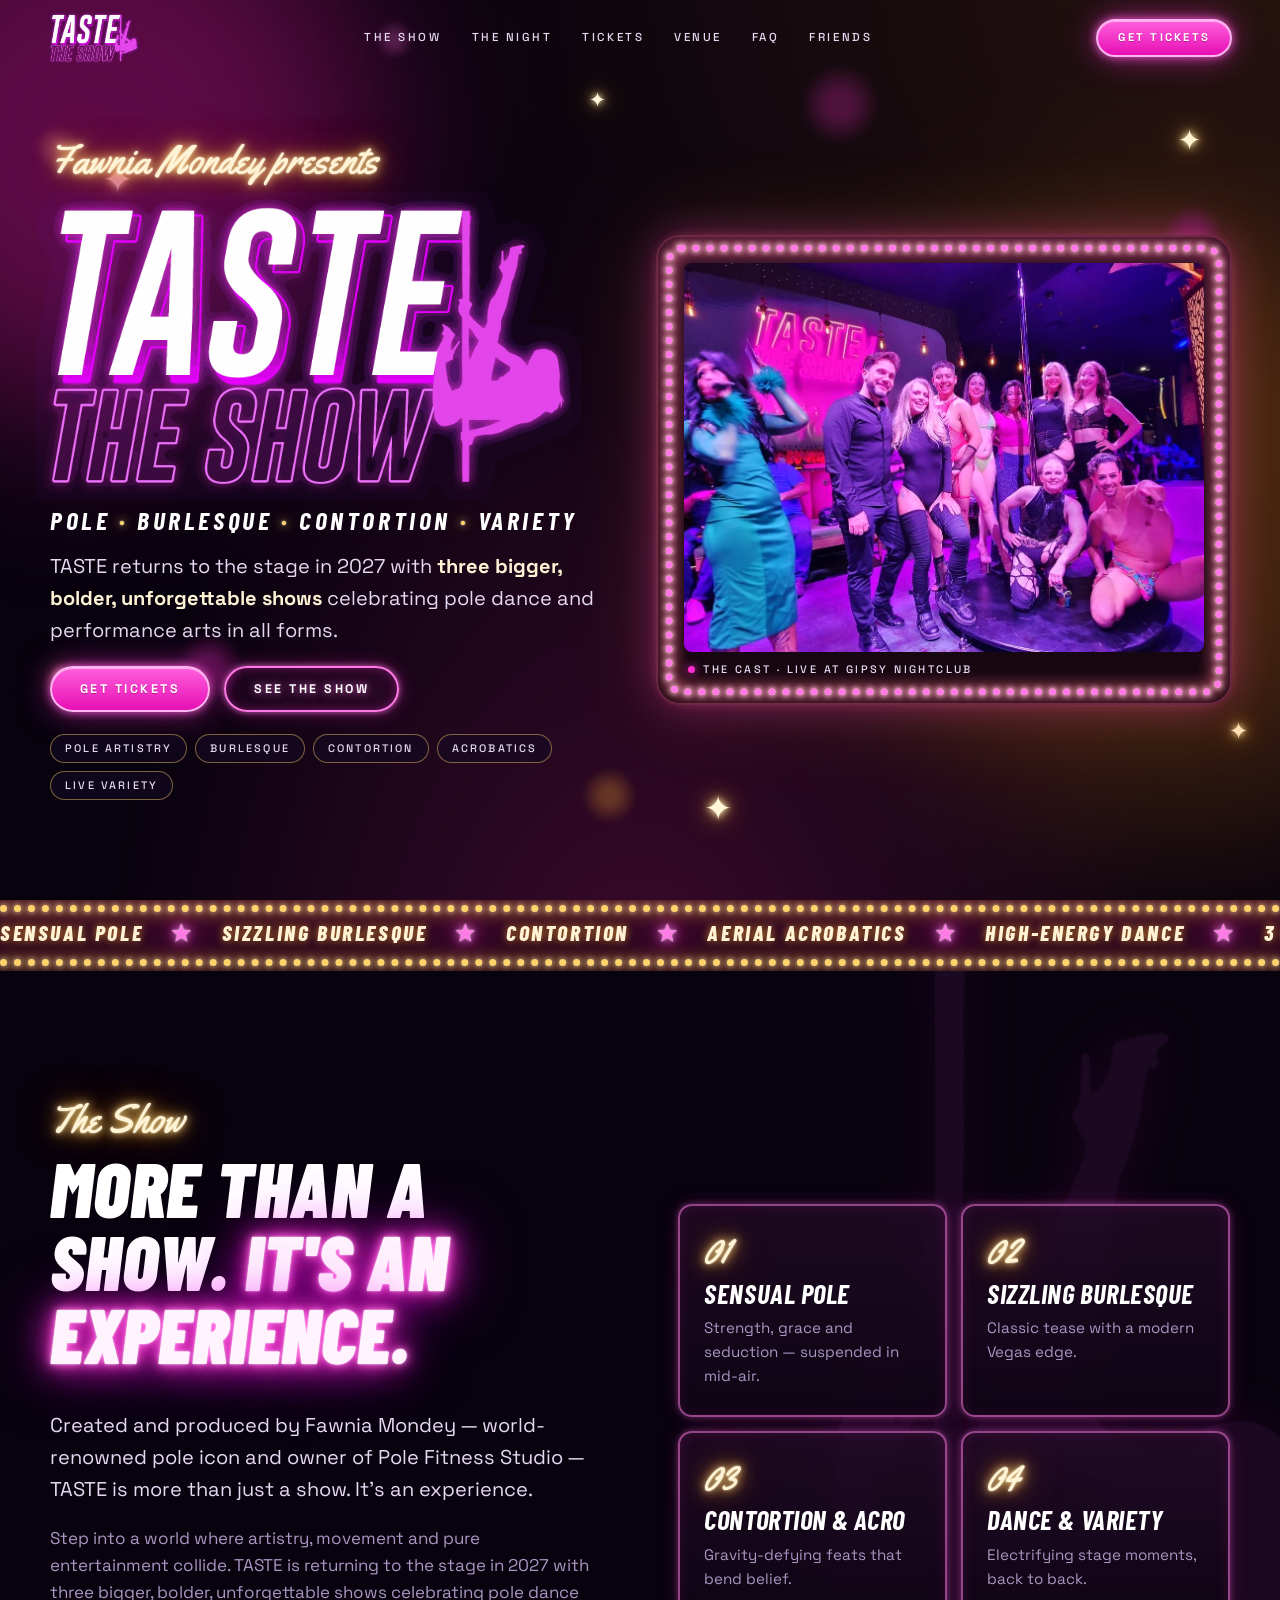
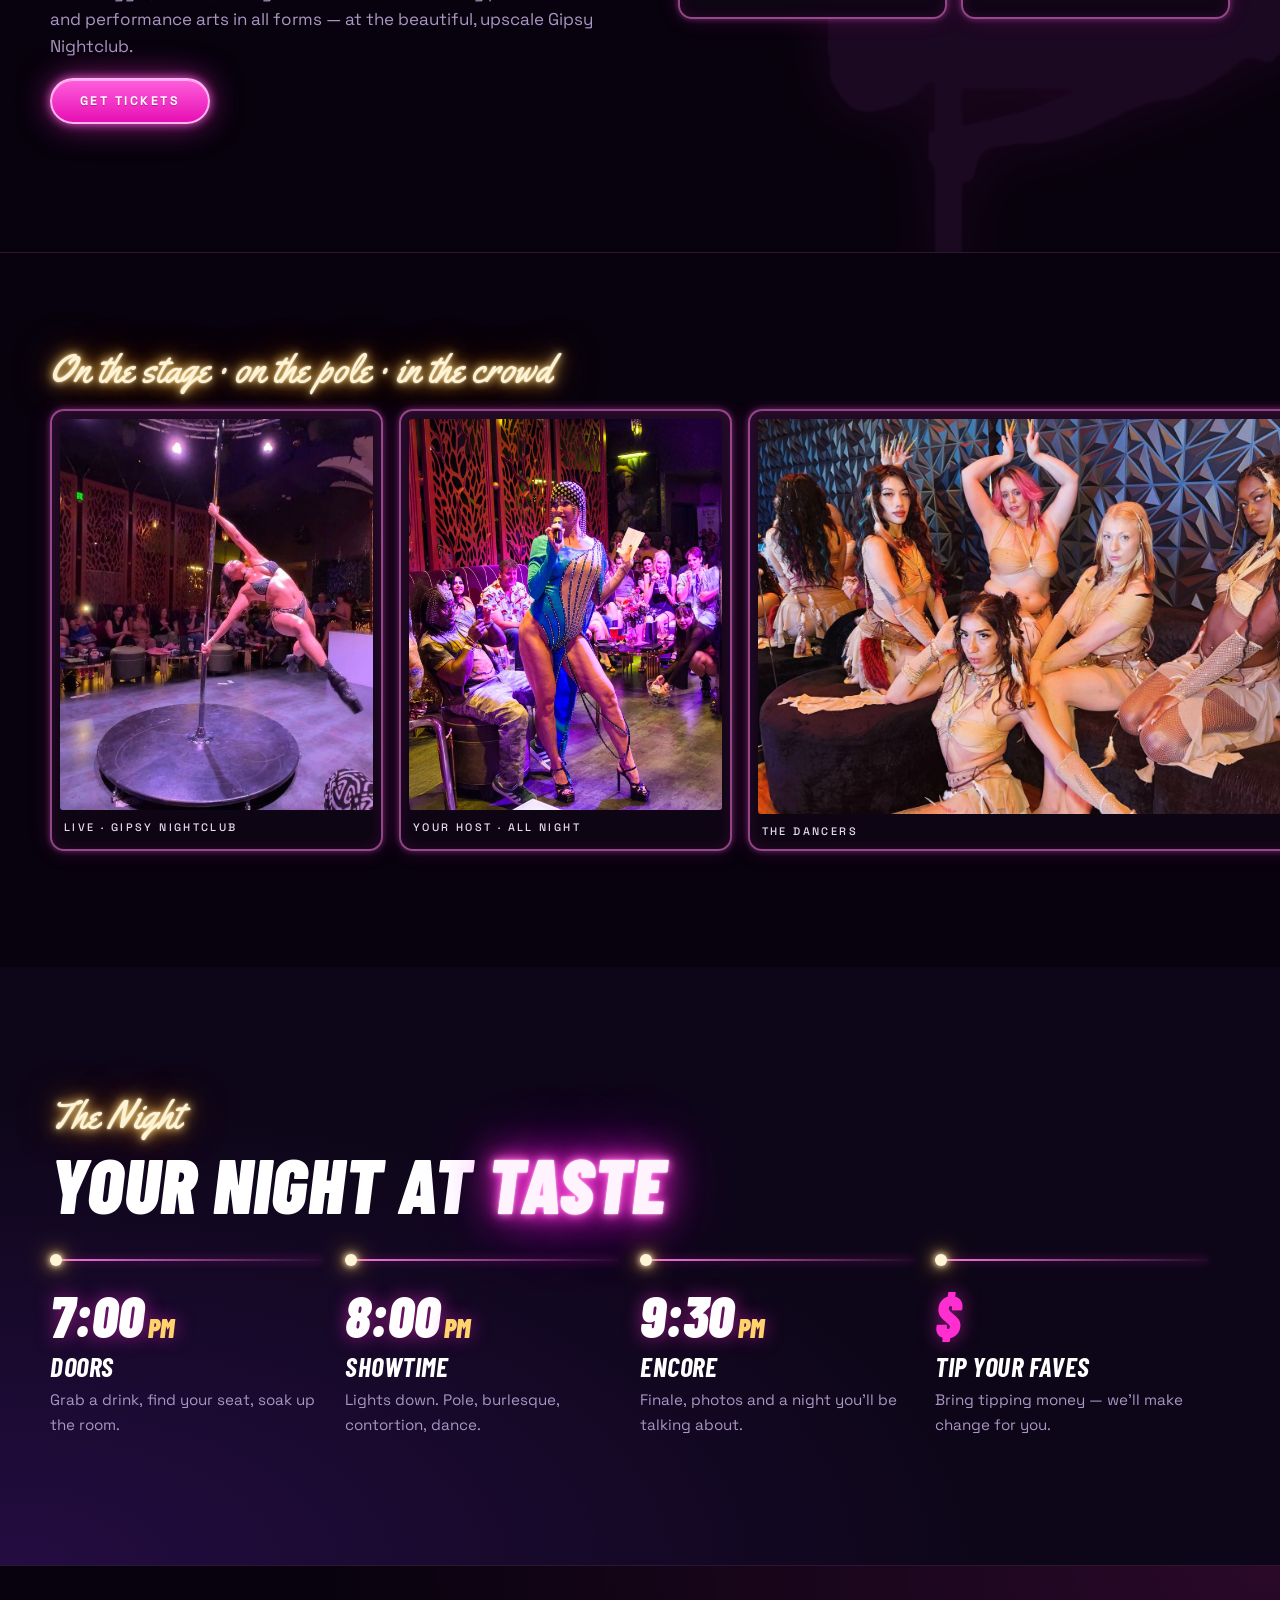
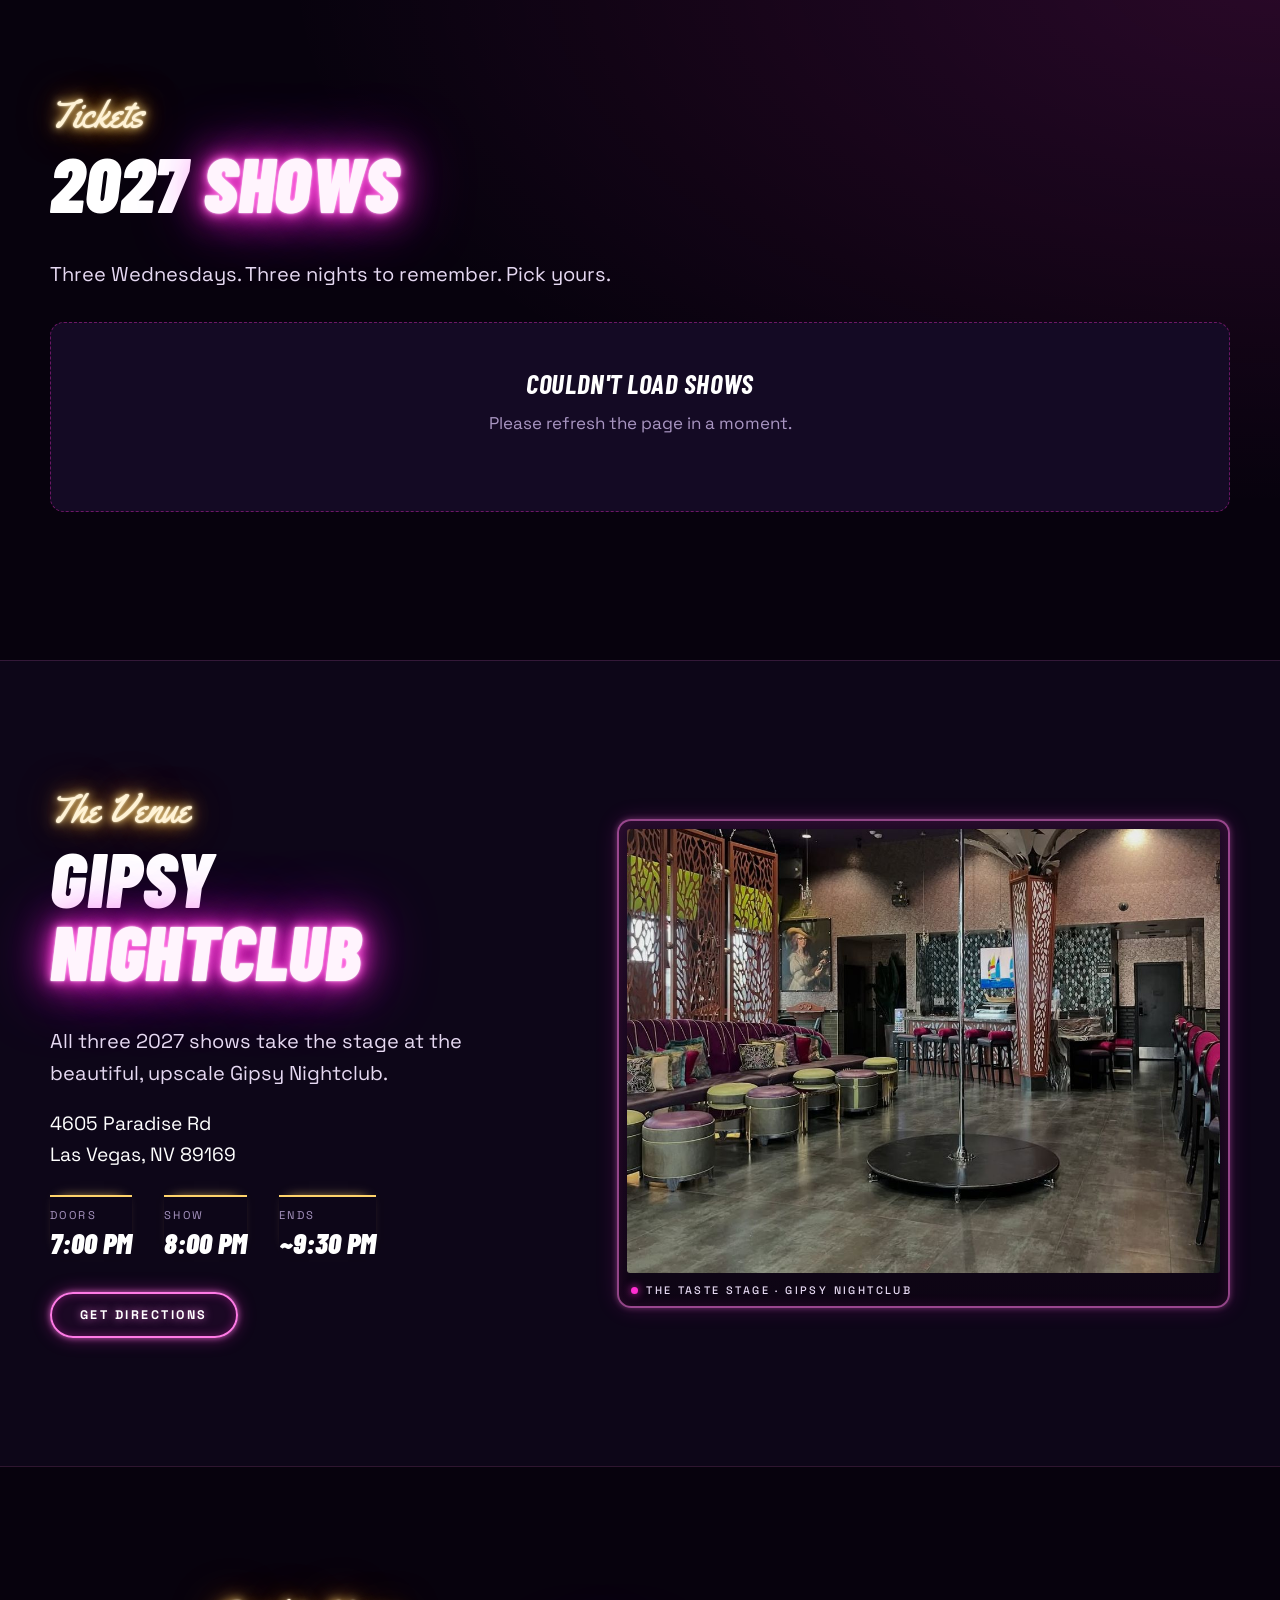
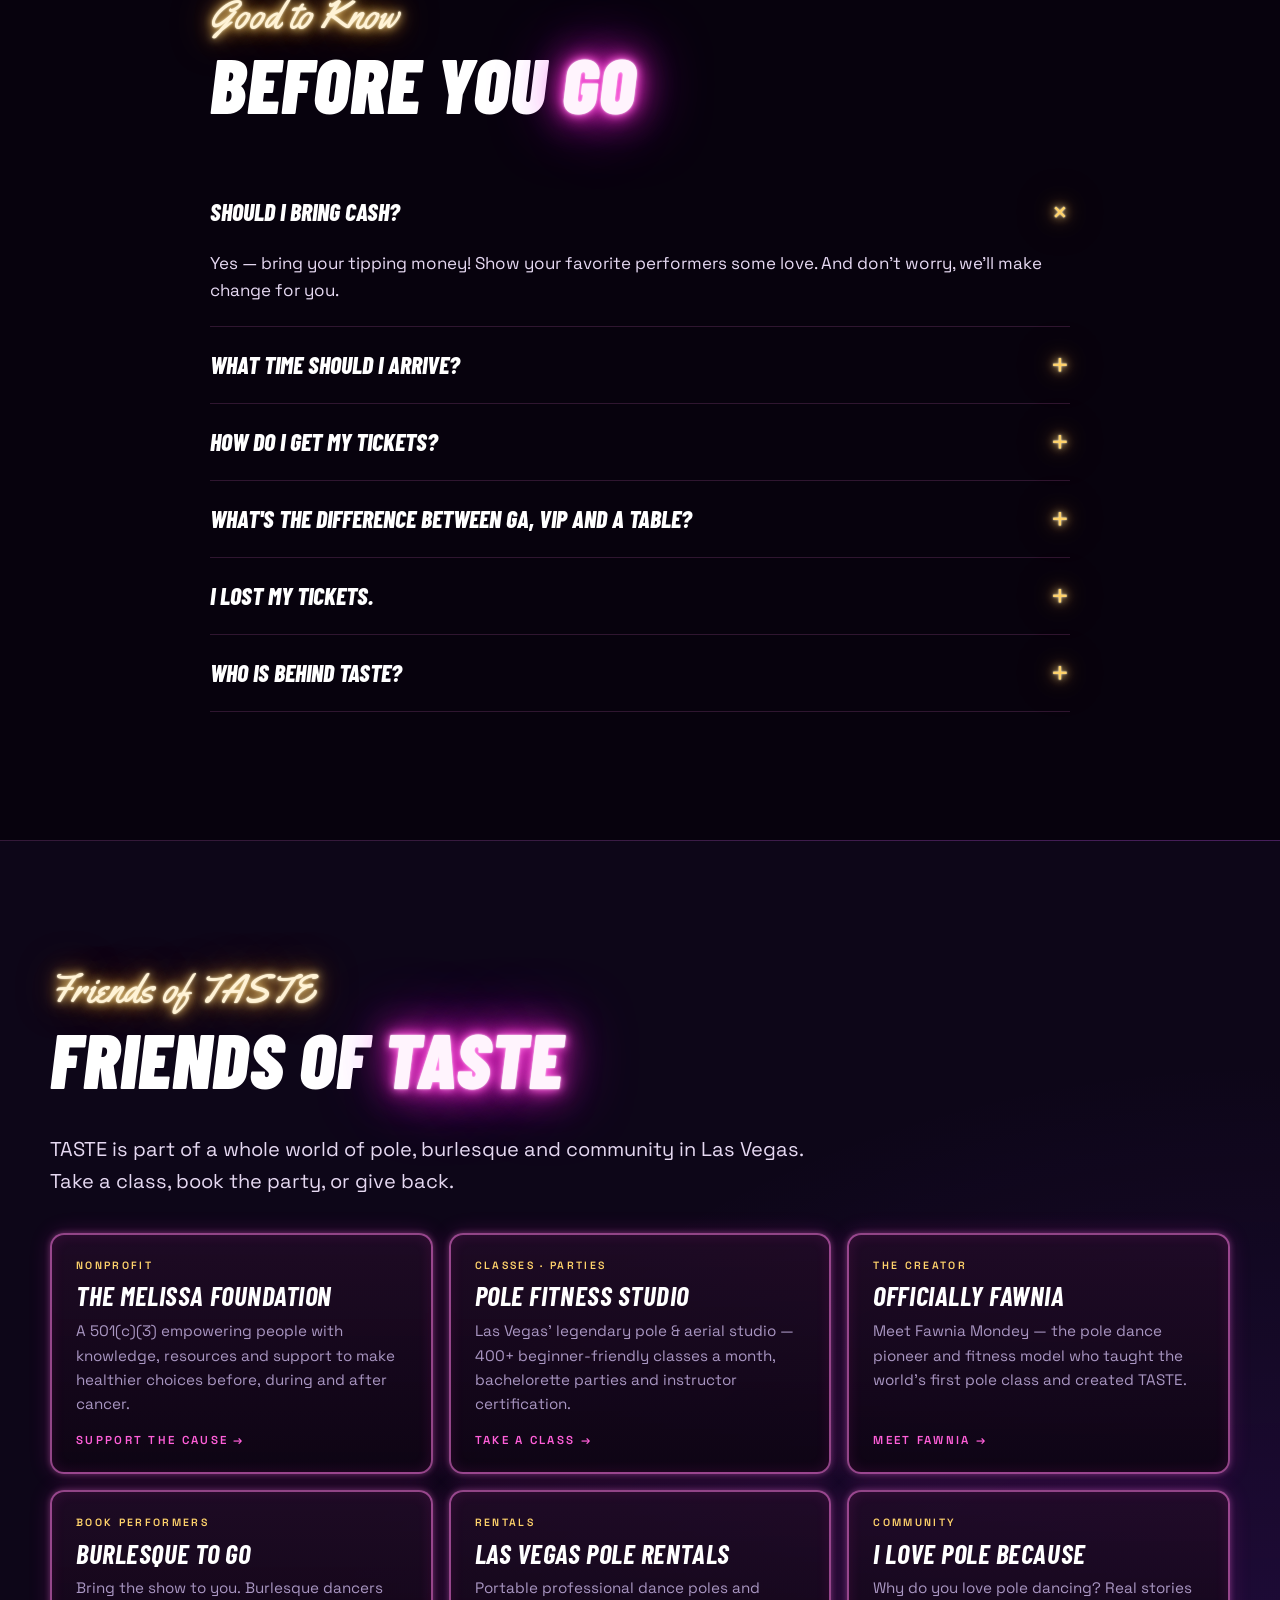
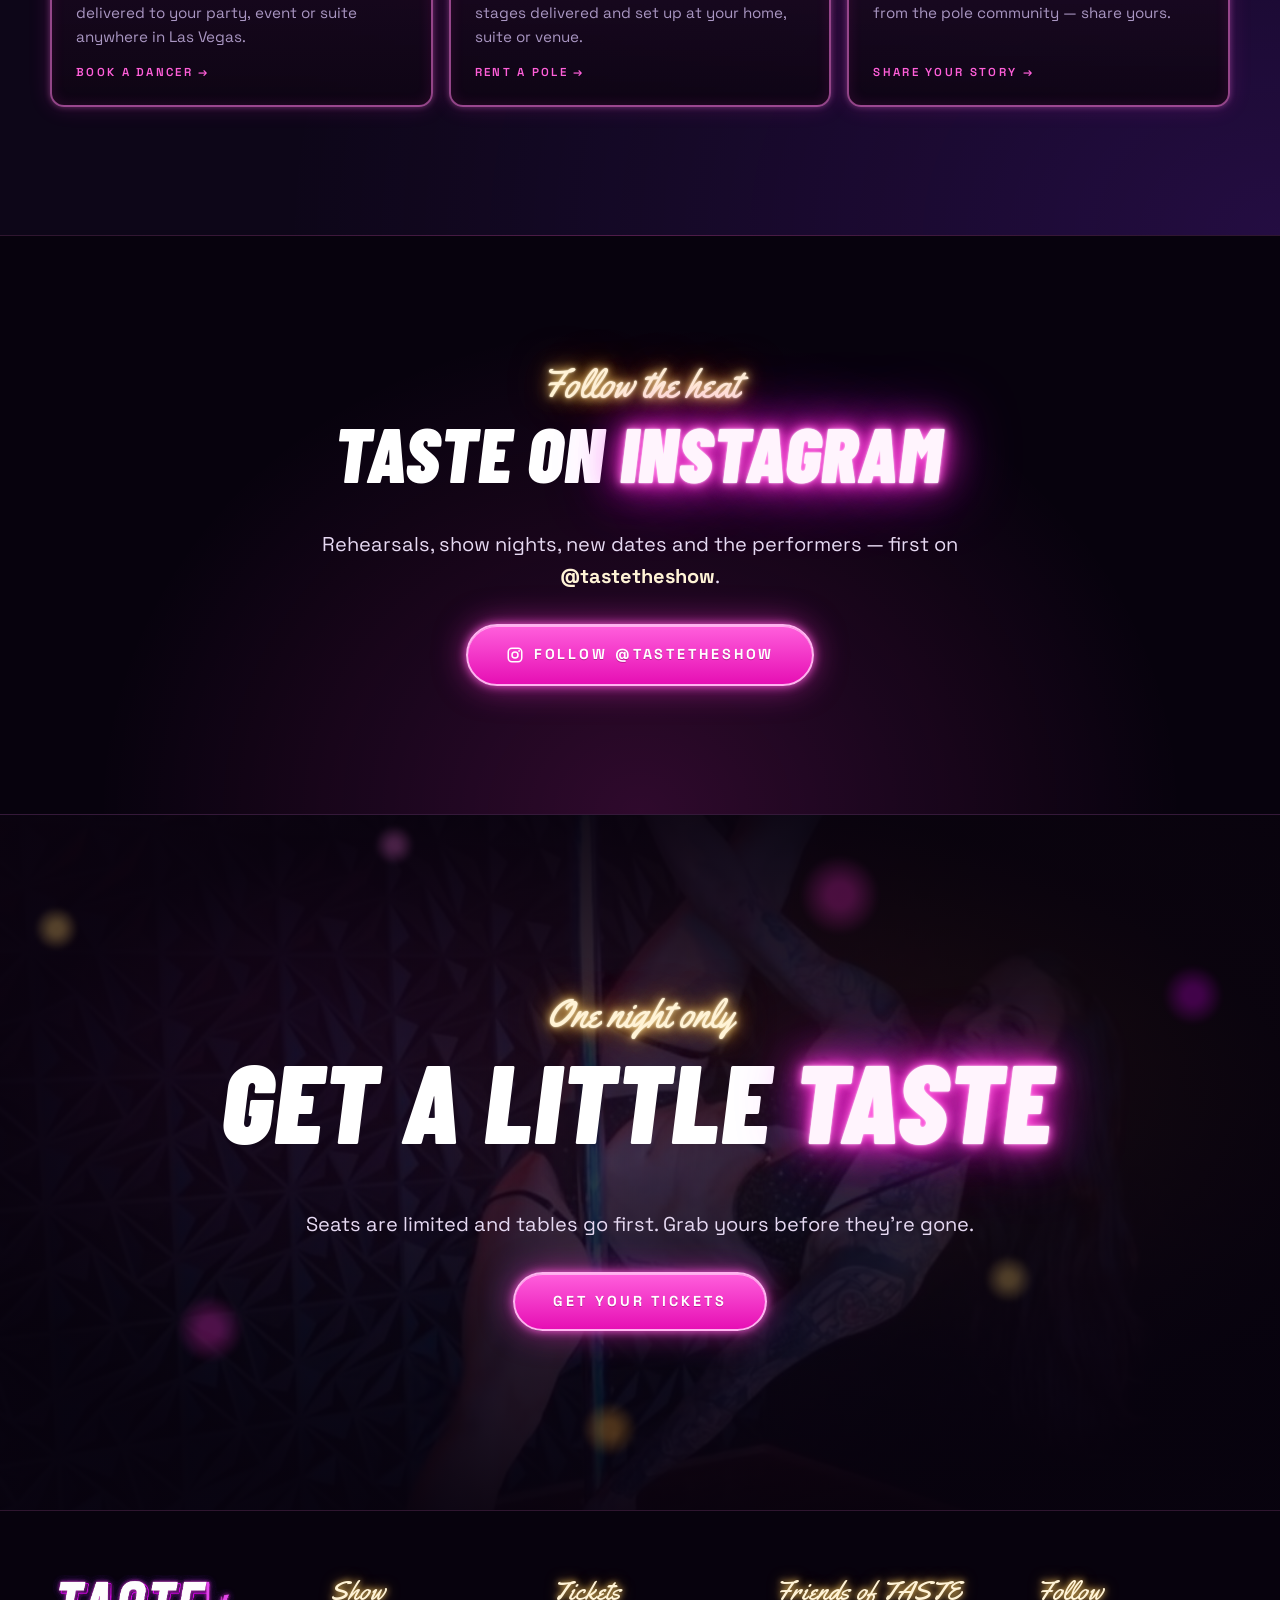
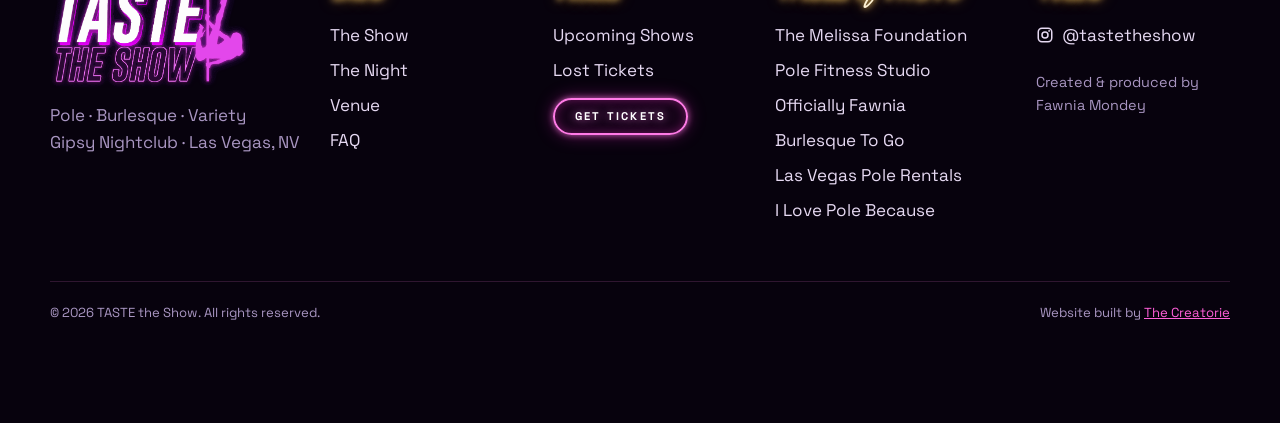
==== commit 76d4cf3b: "Make the logo render on every device Some phones (notably iOS Safari) can drop a large image that ha" ====
--- a/index.html
+++ b/index.html
@@ -18,13 +18,13 @@
   <link rel="preconnect" href="https://fonts.googleapis.com">
   <link rel="preconnect" href="https://fonts.gstatic.com" crossorigin>
   <link href="https://fonts.googleapis.com/css2?family=Barlow+Condensed:ital,wght@0,600;0,800;1,700;1,900&family=Space+Grotesk:wght@400;500;700&family=Yellowtail&display=swap" rel="stylesheet">
-  <link rel="stylesheet" href="assets/css/style.css">
+  <link rel="stylesheet" href="assets/css/style.css?v=3">
 </head>
 <body>
   <a class="skip" href="#main">Skip to content</a>
 
   <header class="nav">
-    <a href="#top" class="nav__logo" aria-label="TASTE The Show — home"><img src="assets/img/logo.png" alt="TASTE The Show" width="1298" height="698"></a>
+    <a href="#top" class="nav__logo" aria-label="TASTE The Show — home"><img src="assets/img/logo-glow-sm.png?v=3" alt="TASTE The Show" width="689" height="389"></a>
     <nav class="nav__links" id="nav-links" aria-label="Main">
       <a href="#about">The Show</a>
       <a href="#night">The Night</a>
@@ -60,7 +60,7 @@
         <div class="hero__copy">
           <p class="eyebrow">Fawnia Mondey presents</p>
           <h1 class="hero__logo">
-            <img src="assets/img/logo.png" alt="TASTE The Show" width="1298" height="698" fetchpriority="high">
+            <img src="assets/img/logo-glow.png?v=3" alt="TASTE The Show" width="1378" height="778" fetchpriority="high">
           </h1>
           <p class="hero__sub">Pole <i>·</i> Burlesque <i>·</i> Contortion <i>·</i> Variety</p>
           <p class="lead">TASTE returns to the stage in 2027 with <strong>three bigger, bolder, unforgettable shows</strong> celebrating pole dance and performance arts in all forms.</p>
@@ -311,7 +311,7 @@
   <footer class="footer">
     <div class="container footer__grid">
       <div>
-        <img class="footer__logo" src="assets/img/logo.png" alt="TASTE The Show" width="1298" height="698" loading="lazy">
+        <img class="footer__logo" src="assets/img/logo-glow-sm.png?v=3" alt="TASTE The Show" width="689" height="389" loading="lazy">
         <p class="muted">Pole · Burlesque · Variety<br>Gipsy Nightclub · Las Vegas, NV</p>
       </div>
       <div>
@@ -361,8 +361,8 @@
     </div>
   </div>
 
-  <script src="assets/js/config.js"></script>
-  <script src="assets/js/api.js"></script>
-  <script src="assets/js/main.js"></script>
+  <script src="assets/js/config.js?v=3"></script>
+  <script src="assets/js/api.js?v=3"></script>
+  <script src="assets/js/main.js?v=3"></script>
 </body>
 </html>
--- a/assets/css/style.css
+++ b/assets/css/style.css
@@ -167,7 +167,7 @@
   border-bottom-color: var(--line);
 }
 .nav__logo { display: block; color: var(--white); text-decoration: none; font: italic 900 1.8rem/1 var(--display); letter-spacing: .04em; }
-.nav__logo img { height: 46px; width: auto; filter: drop-shadow(0 0 8px rgba(255, 46, 209, .45)); }
+.nav__logo img { height: 52px; width: auto; }
 .nav__links { display: flex; gap: 30px; }
 .nav__links a {
   color: var(--silver); text-decoration: none;
@@ -231,11 +231,7 @@
   gap: clamp(28px, 5vw, 72px);
 }
 .hero__logo { margin: 0 0 .1em; }
-.hero__logo img {
-  width: min(100%, 620px); height: auto;
-  filter: drop-shadow(0 0 18px rgba(255, 46, 209, .55)) drop-shadow(0 0 48px rgba(138, 43, 255, .35));
-  animation: flicker 6s infinite;
-}
+.hero__logo img { width: min(100%, 660px); height: auto; margin-left: -2.5%; }
 @keyframes flicker {
   0%, 92%, 100% { opacity: 1; }
   93% { opacity: .55; } 94% { opacity: 1; } 96% { opacity: .7; } 97% { opacity: 1; }
@@ -474,7 +470,7 @@
 /* ── Footer ──────────────────────────────────────────────────── */
 .footer { border-top: 1px solid var(--line); padding: 64px 0 100px; background: var(--black); }
 .footer__grid { display: grid; grid-template-columns: 1.3fr 1fr 1fr 1.2fr 1fr; gap: 28px; }
-.footer__logo { width: 180px; height: auto; margin-bottom: 14px; filter: drop-shadow(0 0 10px rgba(255, 46, 209, .4)); }
+.footer__logo { width: 200px; height: auto; margin-bottom: 14px; }
 .footer h4 { color: #fff3d6; margin-bottom: 14px; font: 400 1.7rem/1.2 var(--script); text-transform: none; letter-spacing: 0; text-shadow: 0 0 6px var(--gold), 0 0 14px rgba(255, 171, 46, .6); }
 .footer__grid a:not(.btn) { display: block; color: var(--silver); text-decoration: none; margin-bottom: 8px; }
 .footer__grid a:not(.btn):hover { color: var(--white); }
@@ -521,7 +517,7 @@
 }
 @media (max-width: 860px) {
   .nav__toggle { display: flex; }
-  .nav__logo img { height: 38px; }
+  .nav__logo img { height: 44px; }
   .nav__links {
     display: none; position: absolute; top: 100%; left: 0; right: 0;
     flex-direction: column; gap: 0; padding: 8px 20px 20px;
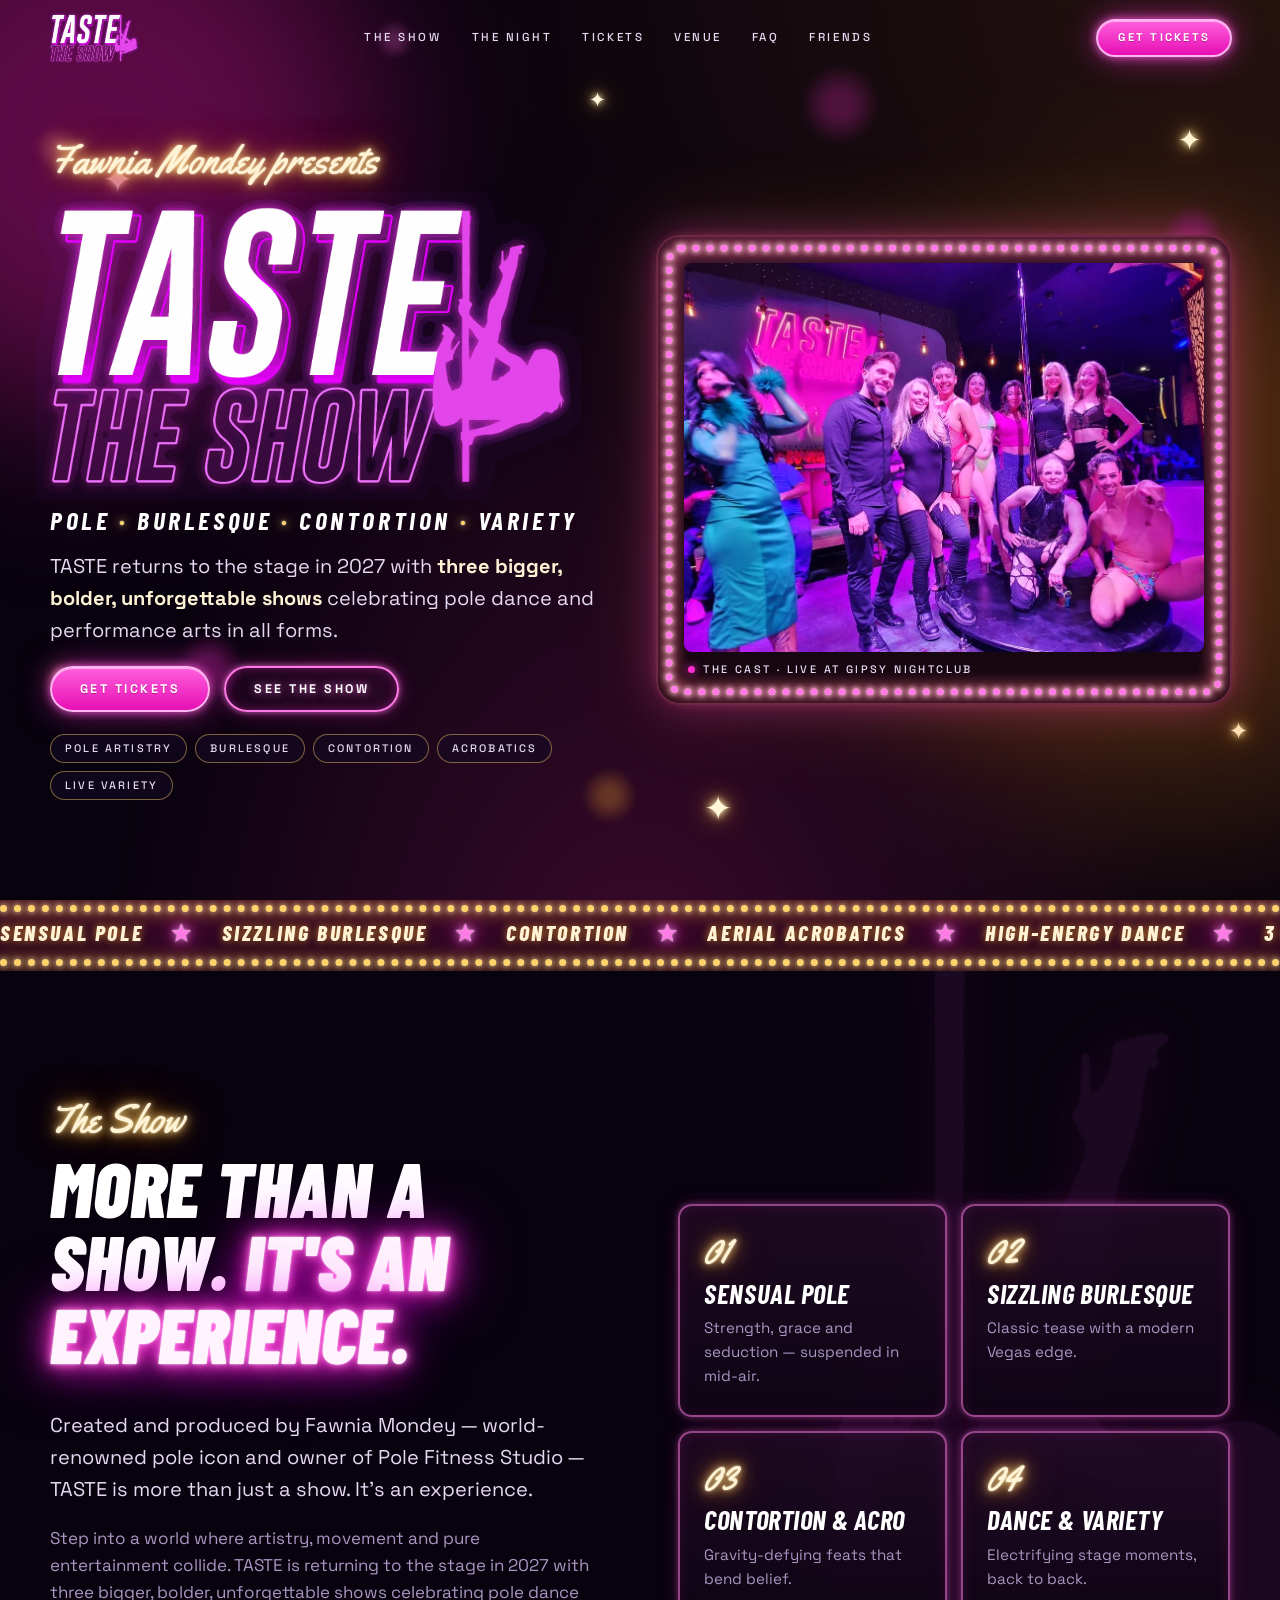
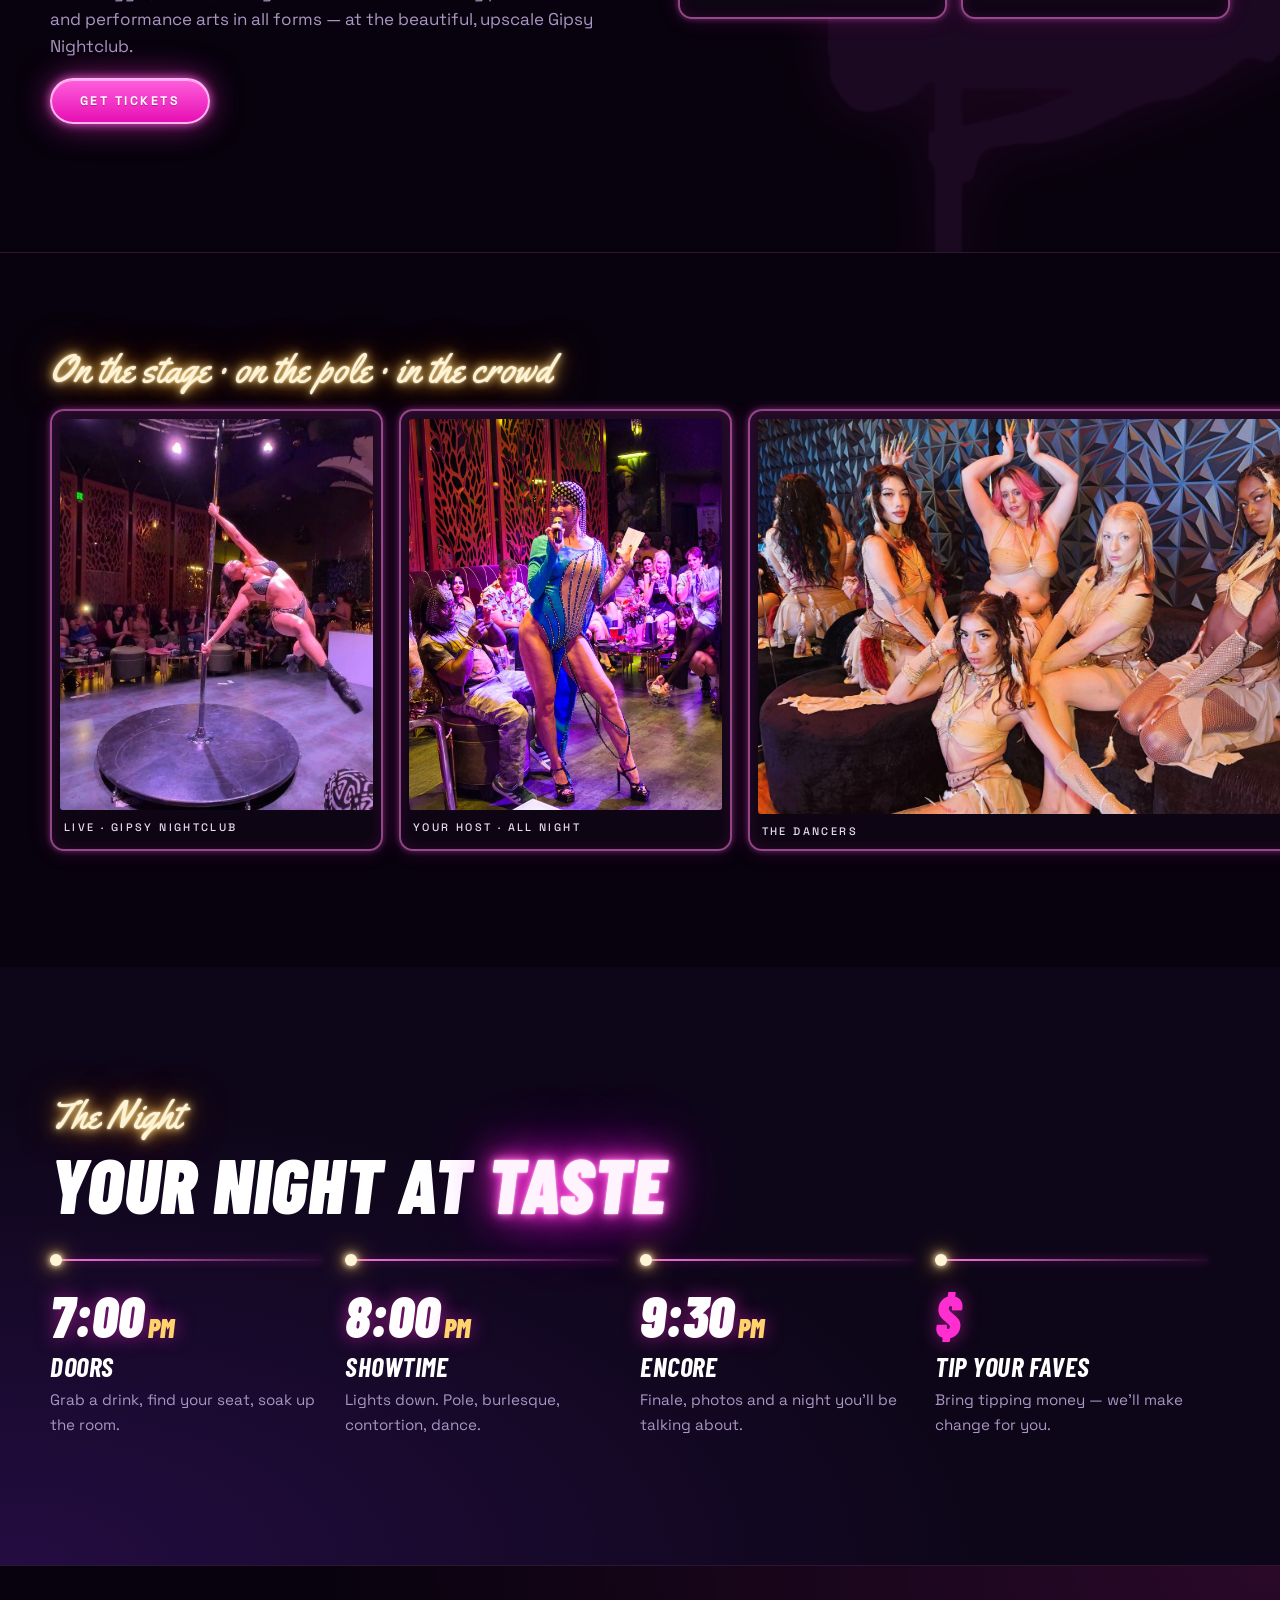
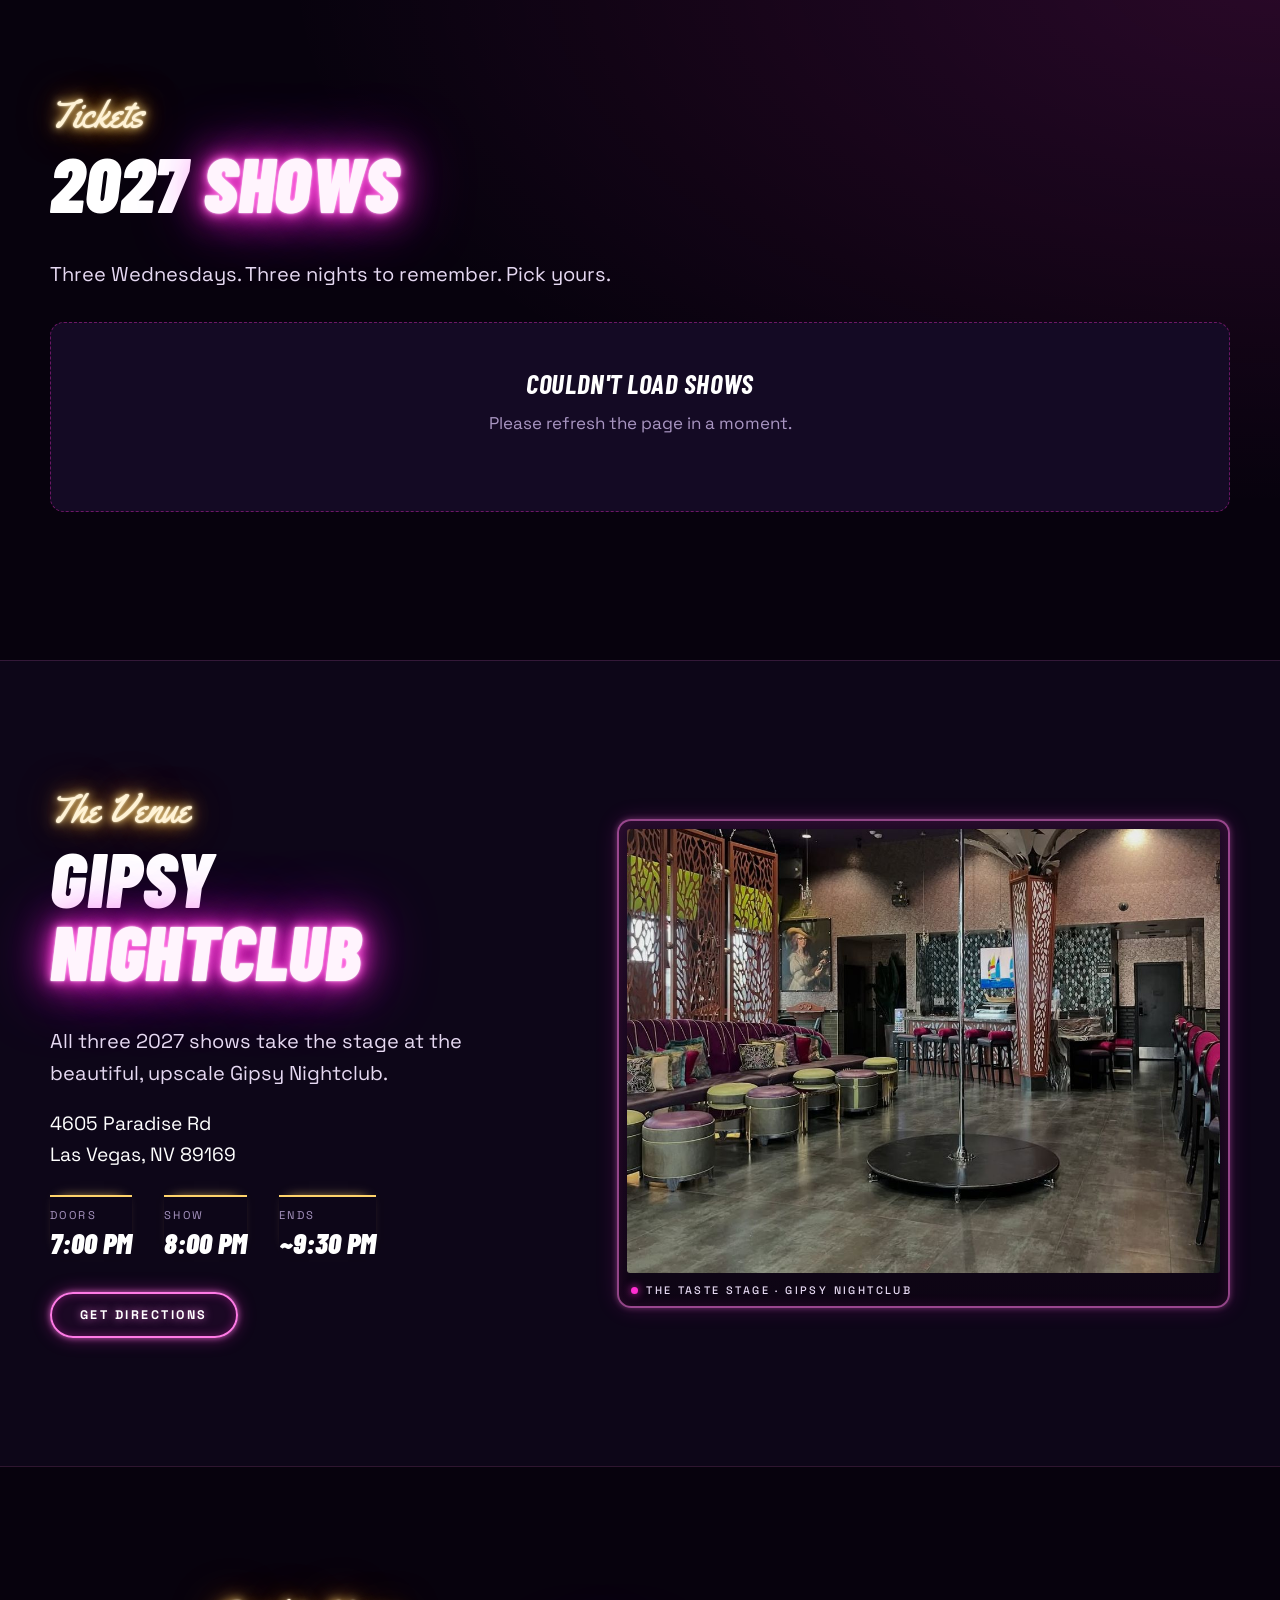
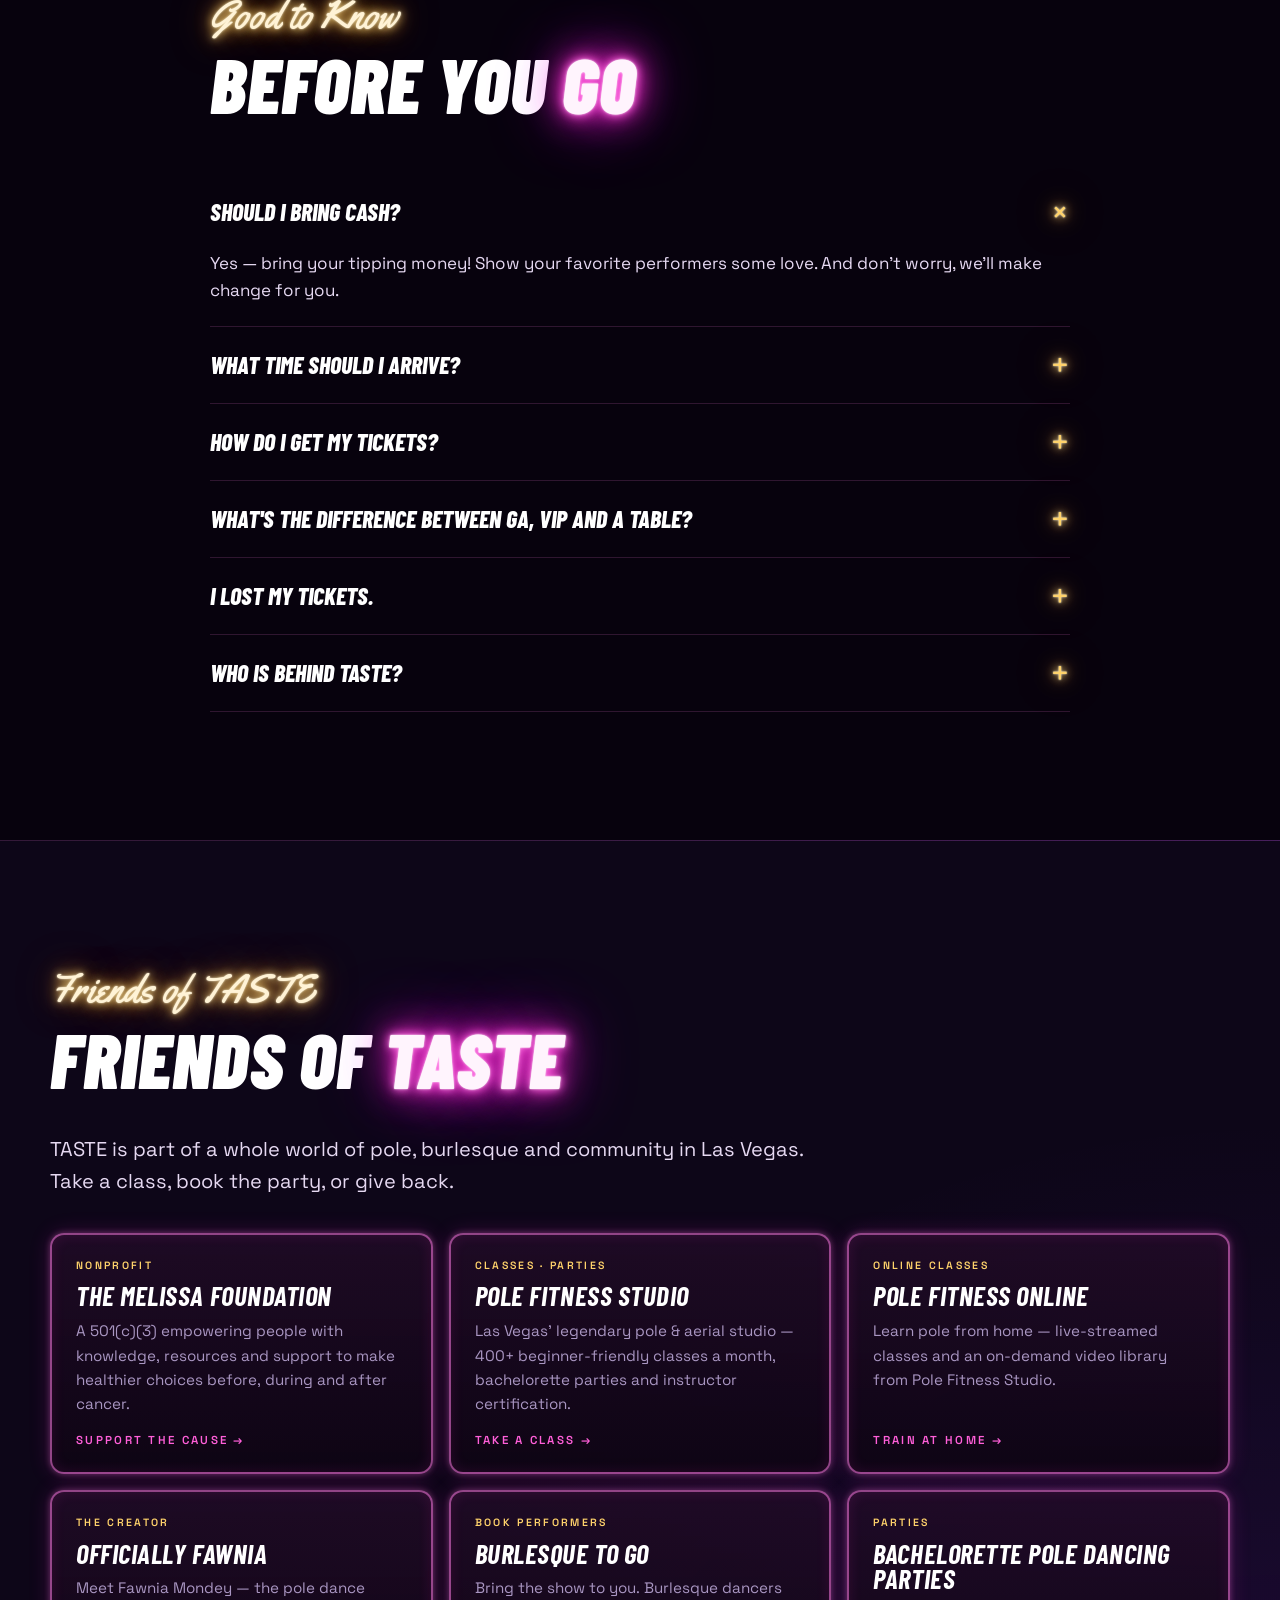
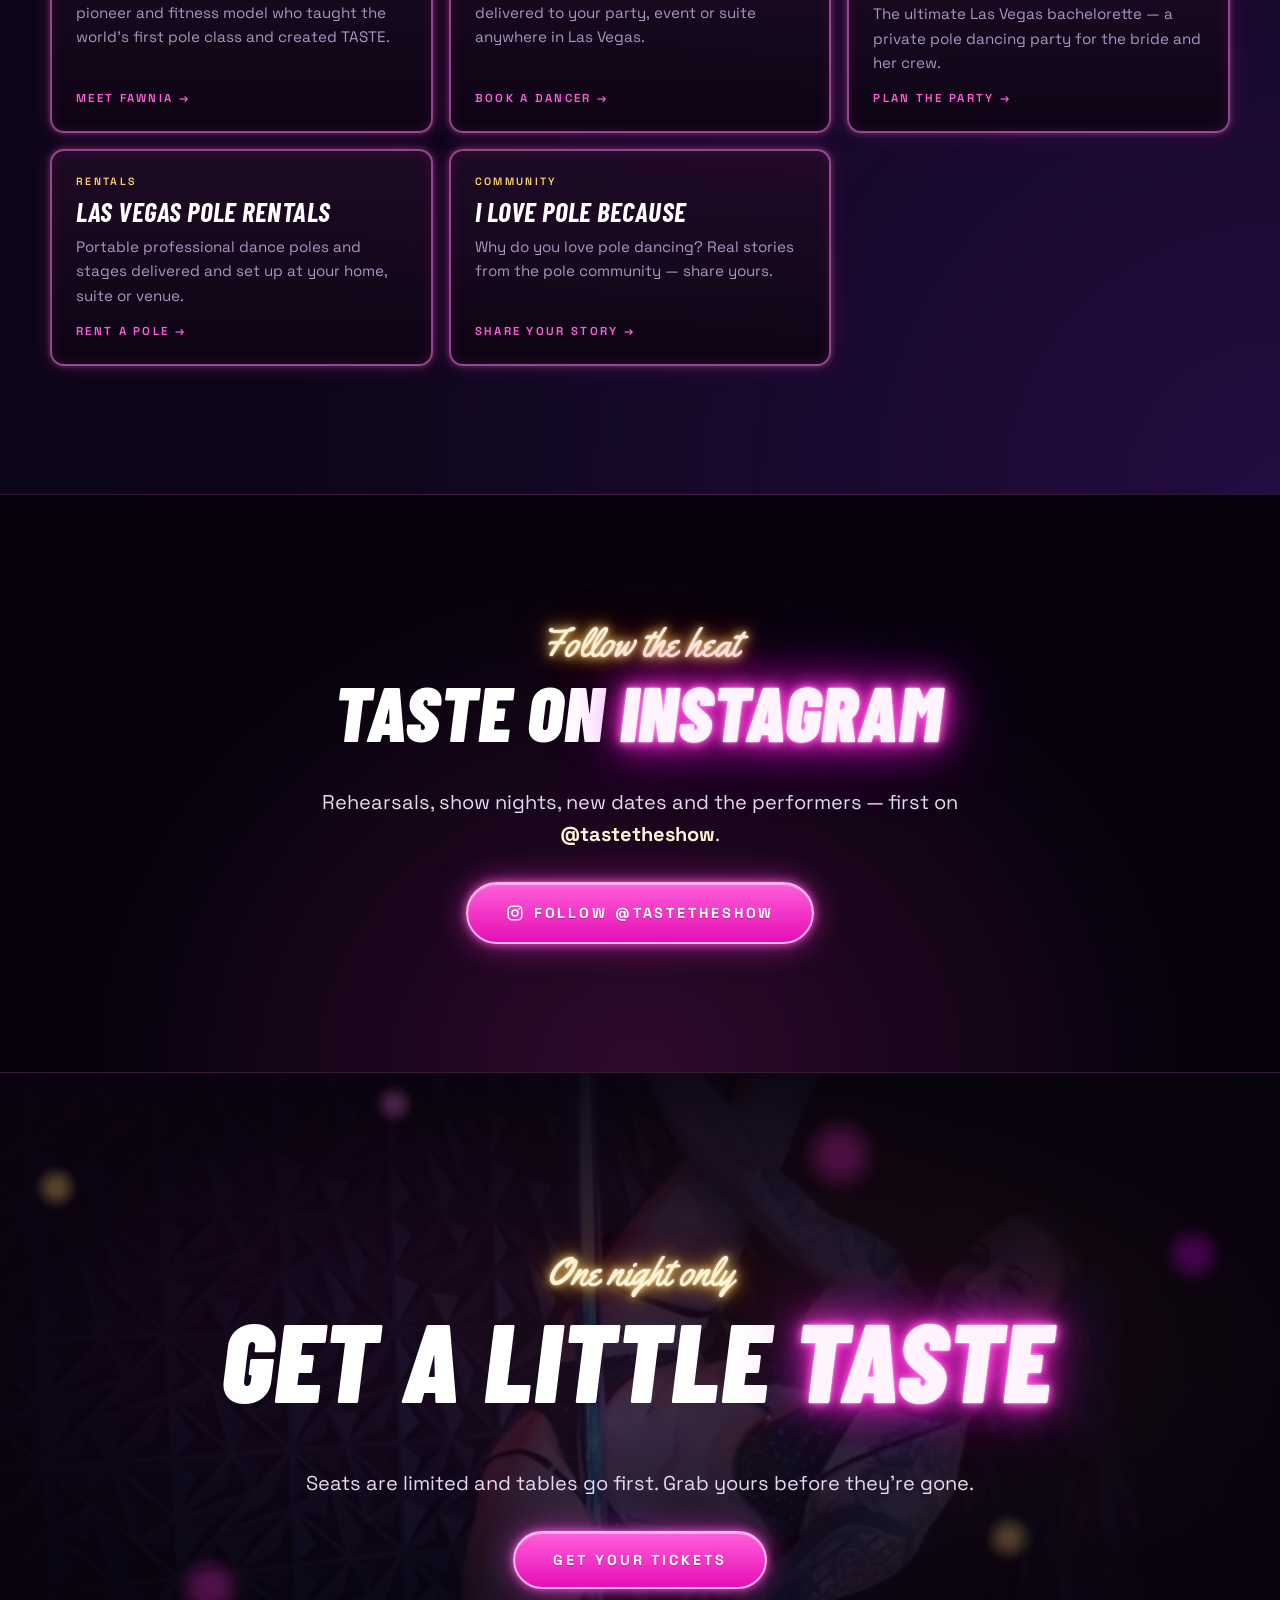
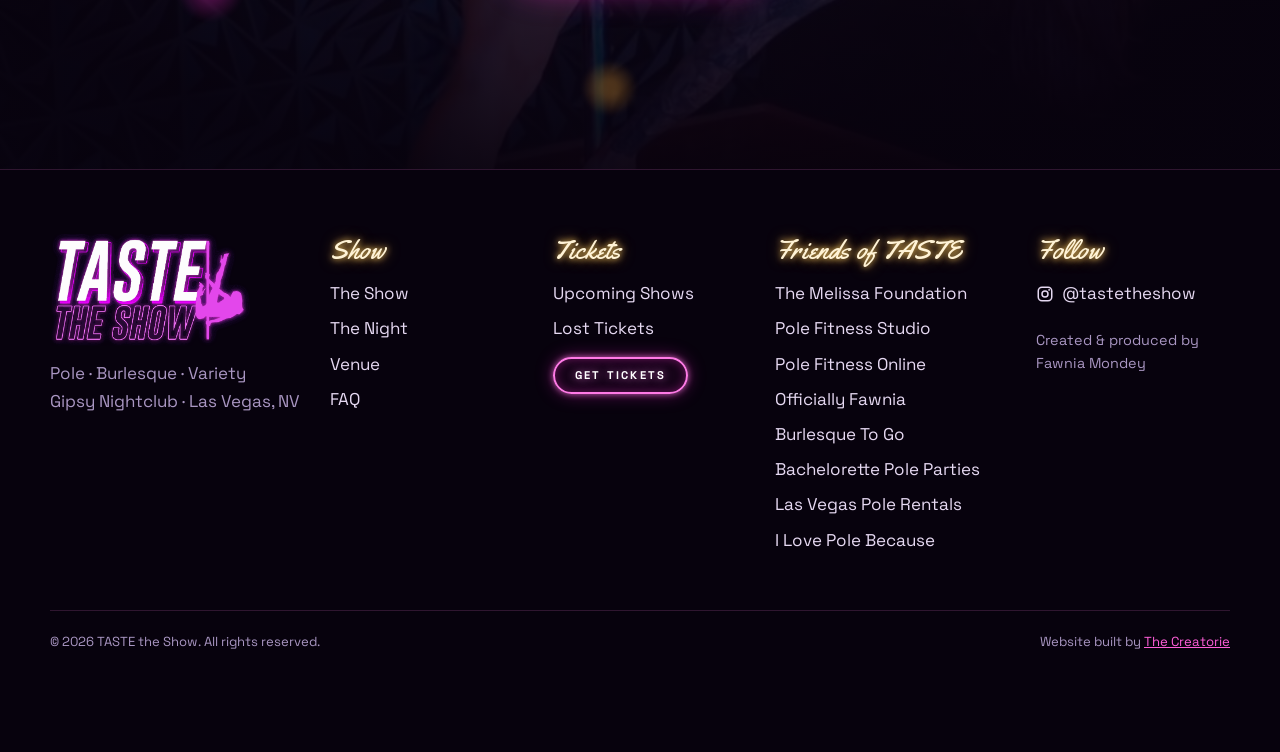
==== commit 38a18ba3: "Add Pole Fitness Online and Bachelorette Pole Parties to Friends of TASTE Co-Authored-By: Claude Opu" ====
--- a/index.html
+++ b/index.html
@@ -258,6 +258,12 @@
             <p>Las Vegas’ legendary pole &amp; aerial studio — 400+ beginner-friendly classes a month, bachelorette parties and instructor certification.</p>
             <span class="partner__cta">Take a class <span aria-hidden="true">→</span></span>
           </a>
+          <a class="partner frame" href="https://www.polefitnessonline.com" target="_blank" rel="noopener">
+            <span class="partner__tag">Online Classes</span>
+            <h3>Pole Fitness Online</h3>
+            <p>Learn pole from home — live-streamed classes and an on-demand video library from Pole Fitness Studio.</p>
+            <span class="partner__cta">Train at home <span aria-hidden="true">→</span></span>
+          </a>
           <a class="partner frame" href="https://officiallyfawnia.com" target="_blank" rel="noopener">
             <span class="partner__tag">The Creator</span>
             <h3>Officially Fawnia</h3>
@@ -269,6 +275,12 @@
             <h3>Burlesque To Go</h3>
             <p>Bring the show to you. Burlesque dancers delivered to your party, event or suite anywhere in Las Vegas.</p>
             <span class="partner__cta">Book a dancer <span aria-hidden="true">→</span></span>
+          </a>
+          <a class="partner frame" href="https://www.bachelorettepoledancingparties.com" target="_blank" rel="noopener">
+            <span class="partner__tag">Parties</span>
+            <h3>Bachelorette Pole Dancing Parties</h3>
+            <p>The ultimate Las Vegas bachelorette — a private pole dancing party for the bride and her crew.</p>
+            <span class="partner__cta">Plan the party <span aria-hidden="true">→</span></span>
           </a>
           <a class="partner frame" href="https://lasvegaspolerentals.com" target="_blank" rel="noopener">
             <span class="partner__tag">Rentals</span>
@@ -331,8 +343,10 @@
         <h4>Friends of TASTE</h4>
         <a href="https://themelissafoundation.org" target="_blank" rel="noopener">The Melissa Foundation</a>
         <a href="https://polefitnessstudio.com" target="_blank" rel="noopener">Pole Fitness Studio</a>
+        <a href="https://www.polefitnessonline.com" target="_blank" rel="noopener">Pole Fitness Online</a>
         <a href="https://officiallyfawnia.com" target="_blank" rel="noopener">Officially Fawnia</a>
         <a href="https://burlesquetogo.com" target="_blank" rel="noopener">Burlesque To Go</a>
+        <a href="https://www.bachelorettepoledancingparties.com" target="_blank" rel="noopener">Bachelorette Pole Parties</a>
         <a href="https://lasvegaspolerentals.com" target="_blank" rel="noopener">Las Vegas Pole Rentals</a>
         <a href="https://ilovepolebecause.com" target="_blank" rel="noopener">I Love Pole Because</a>
       </div>
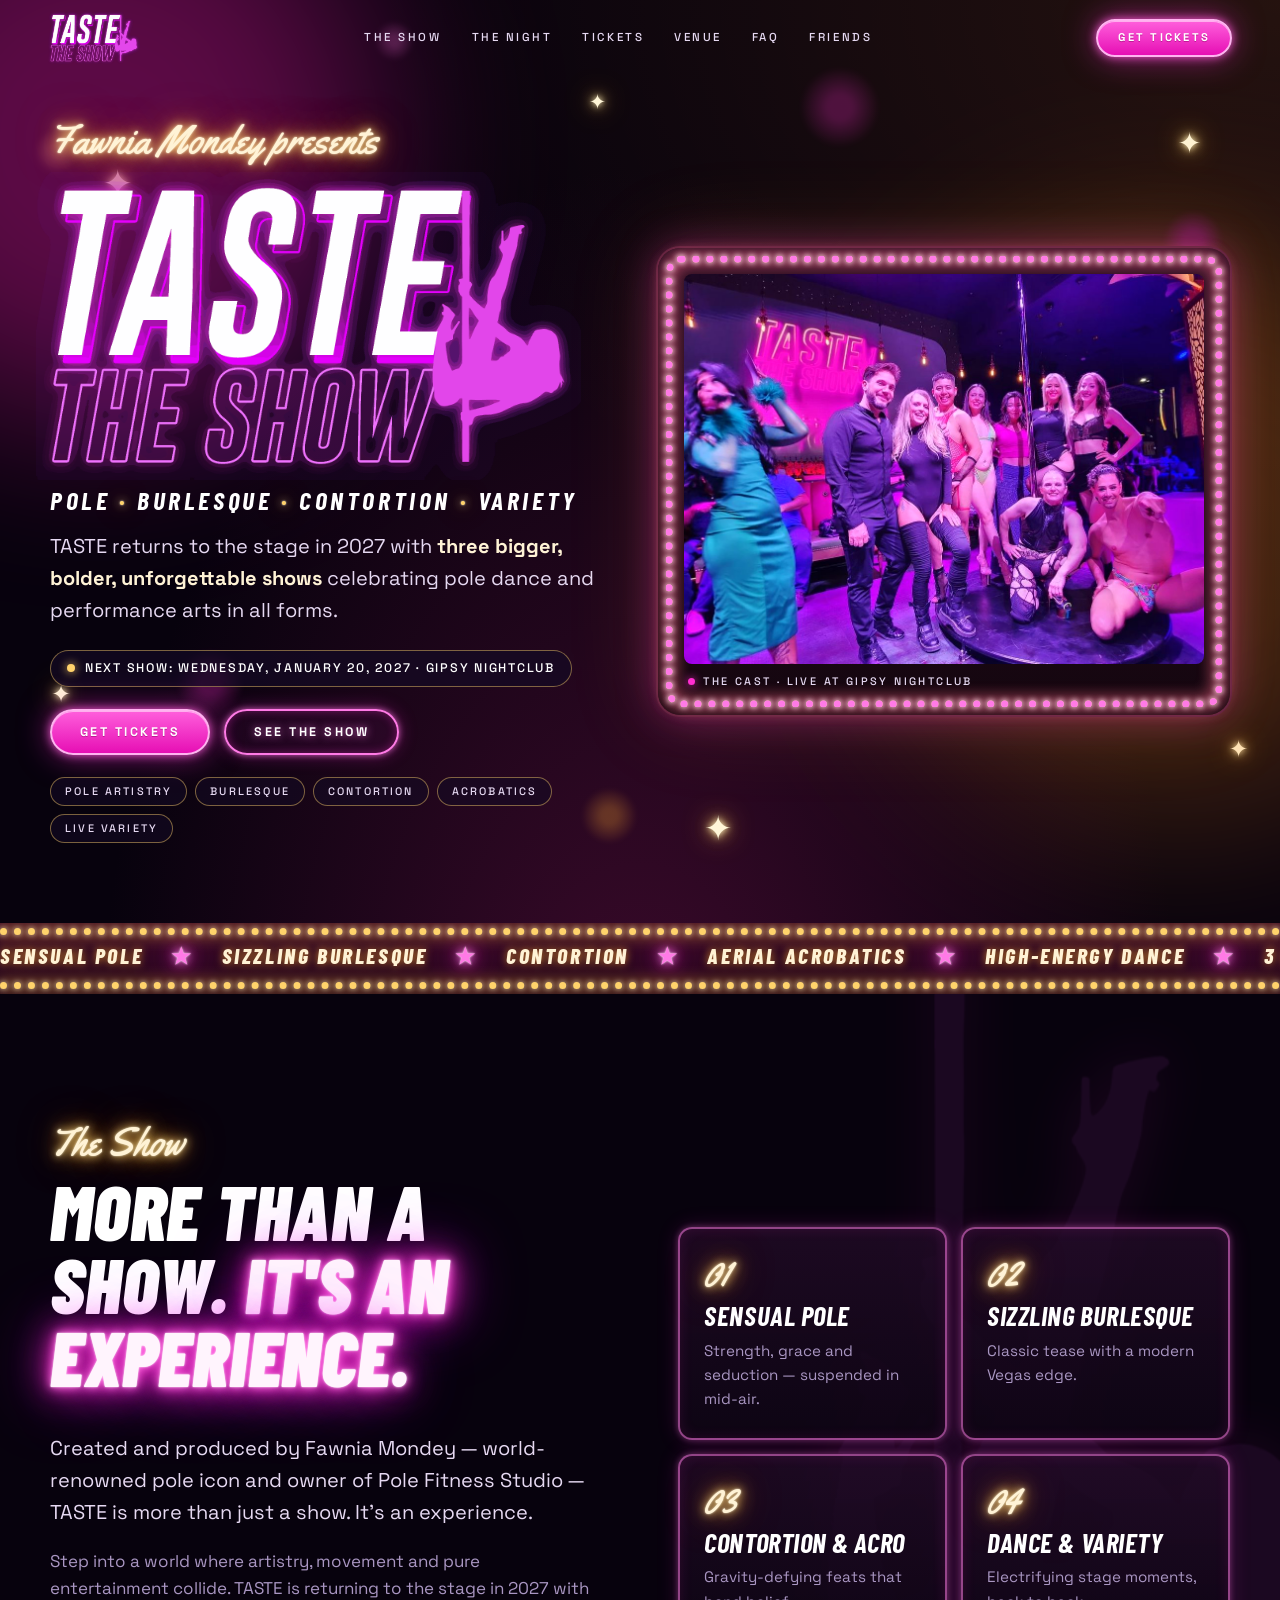
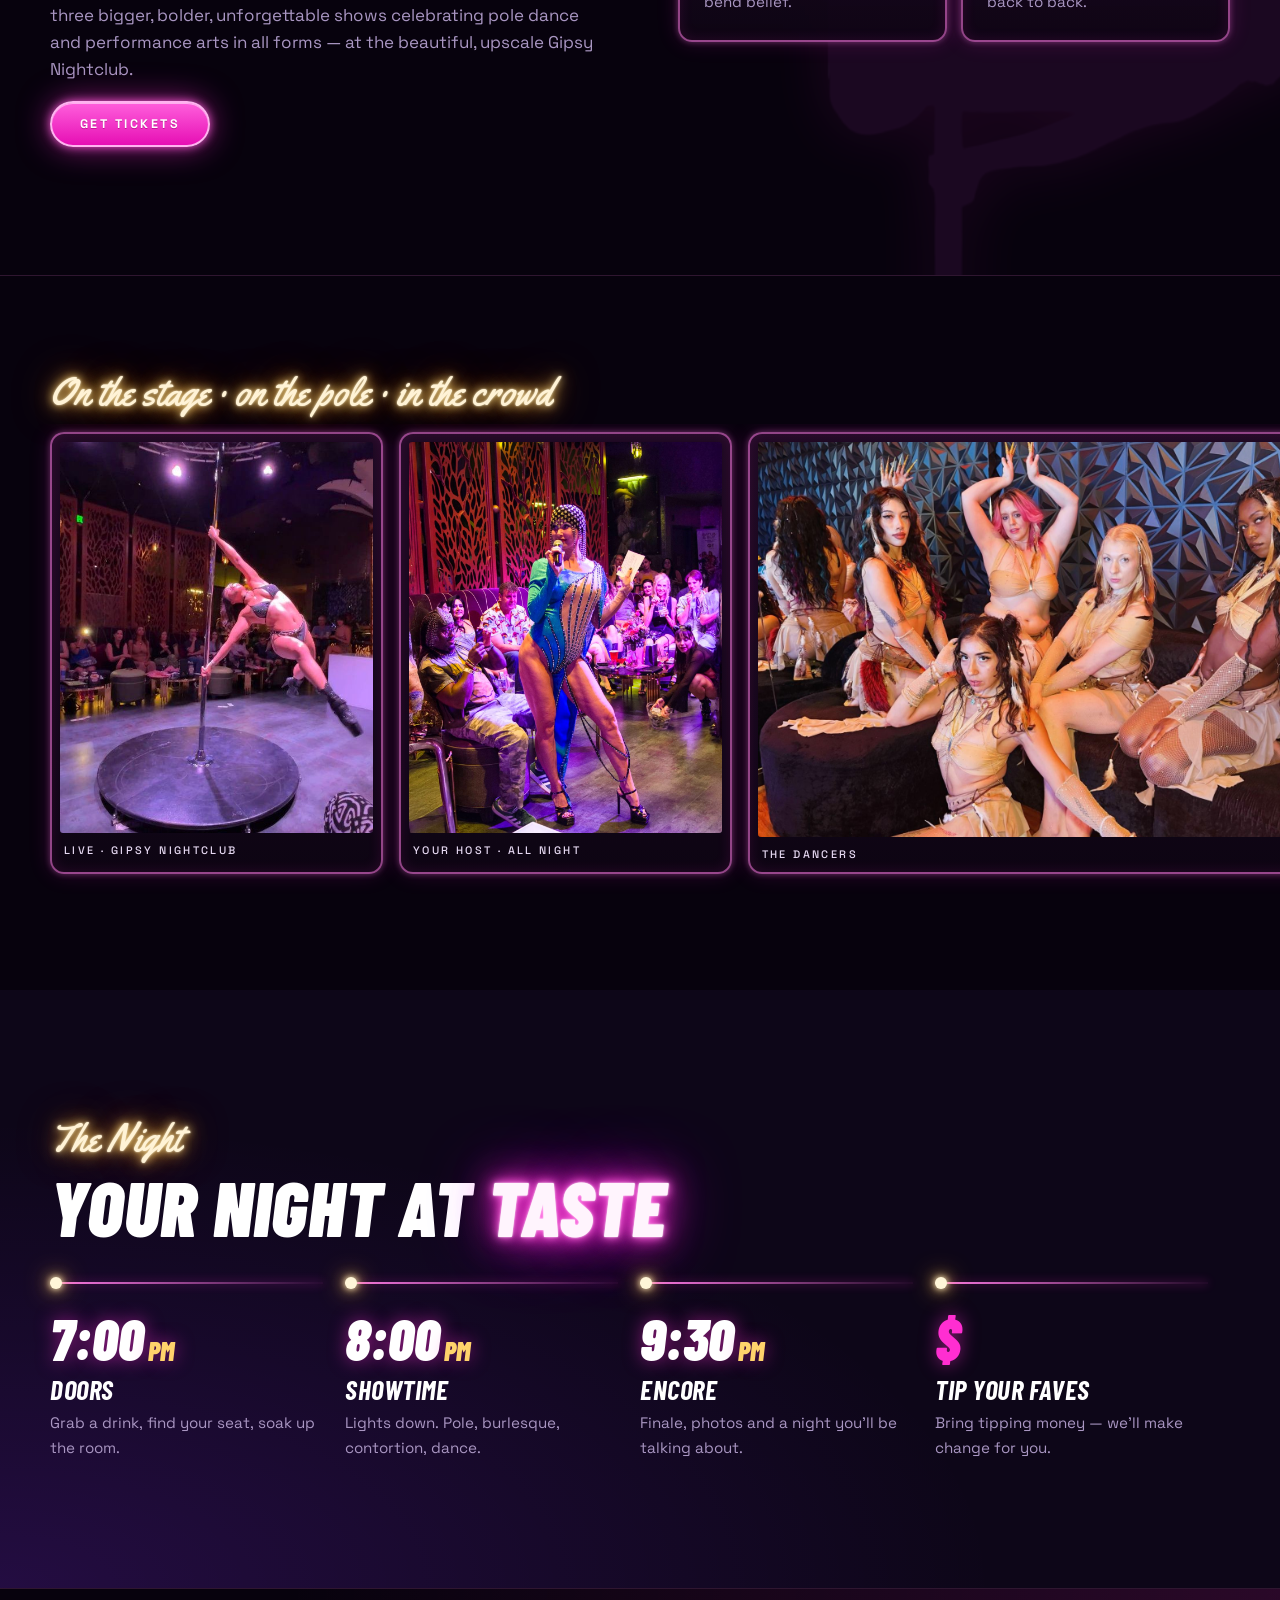
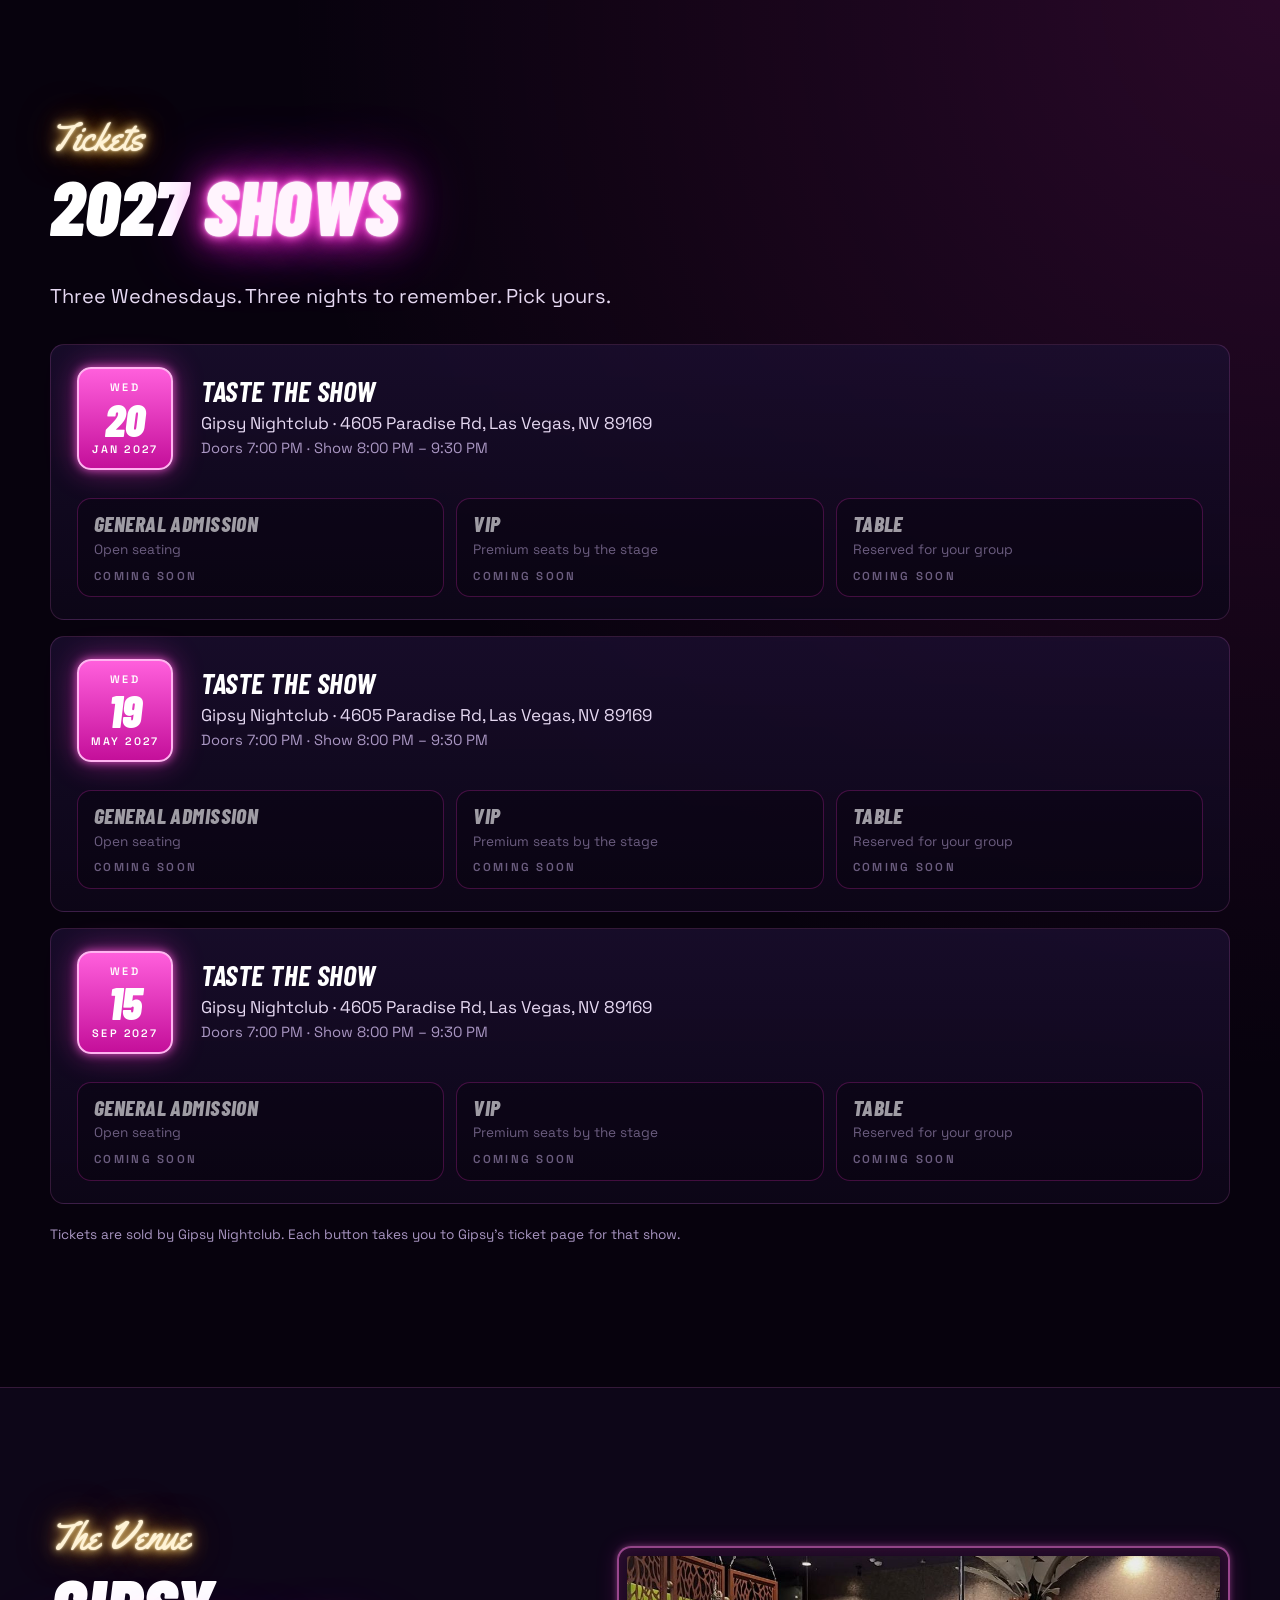
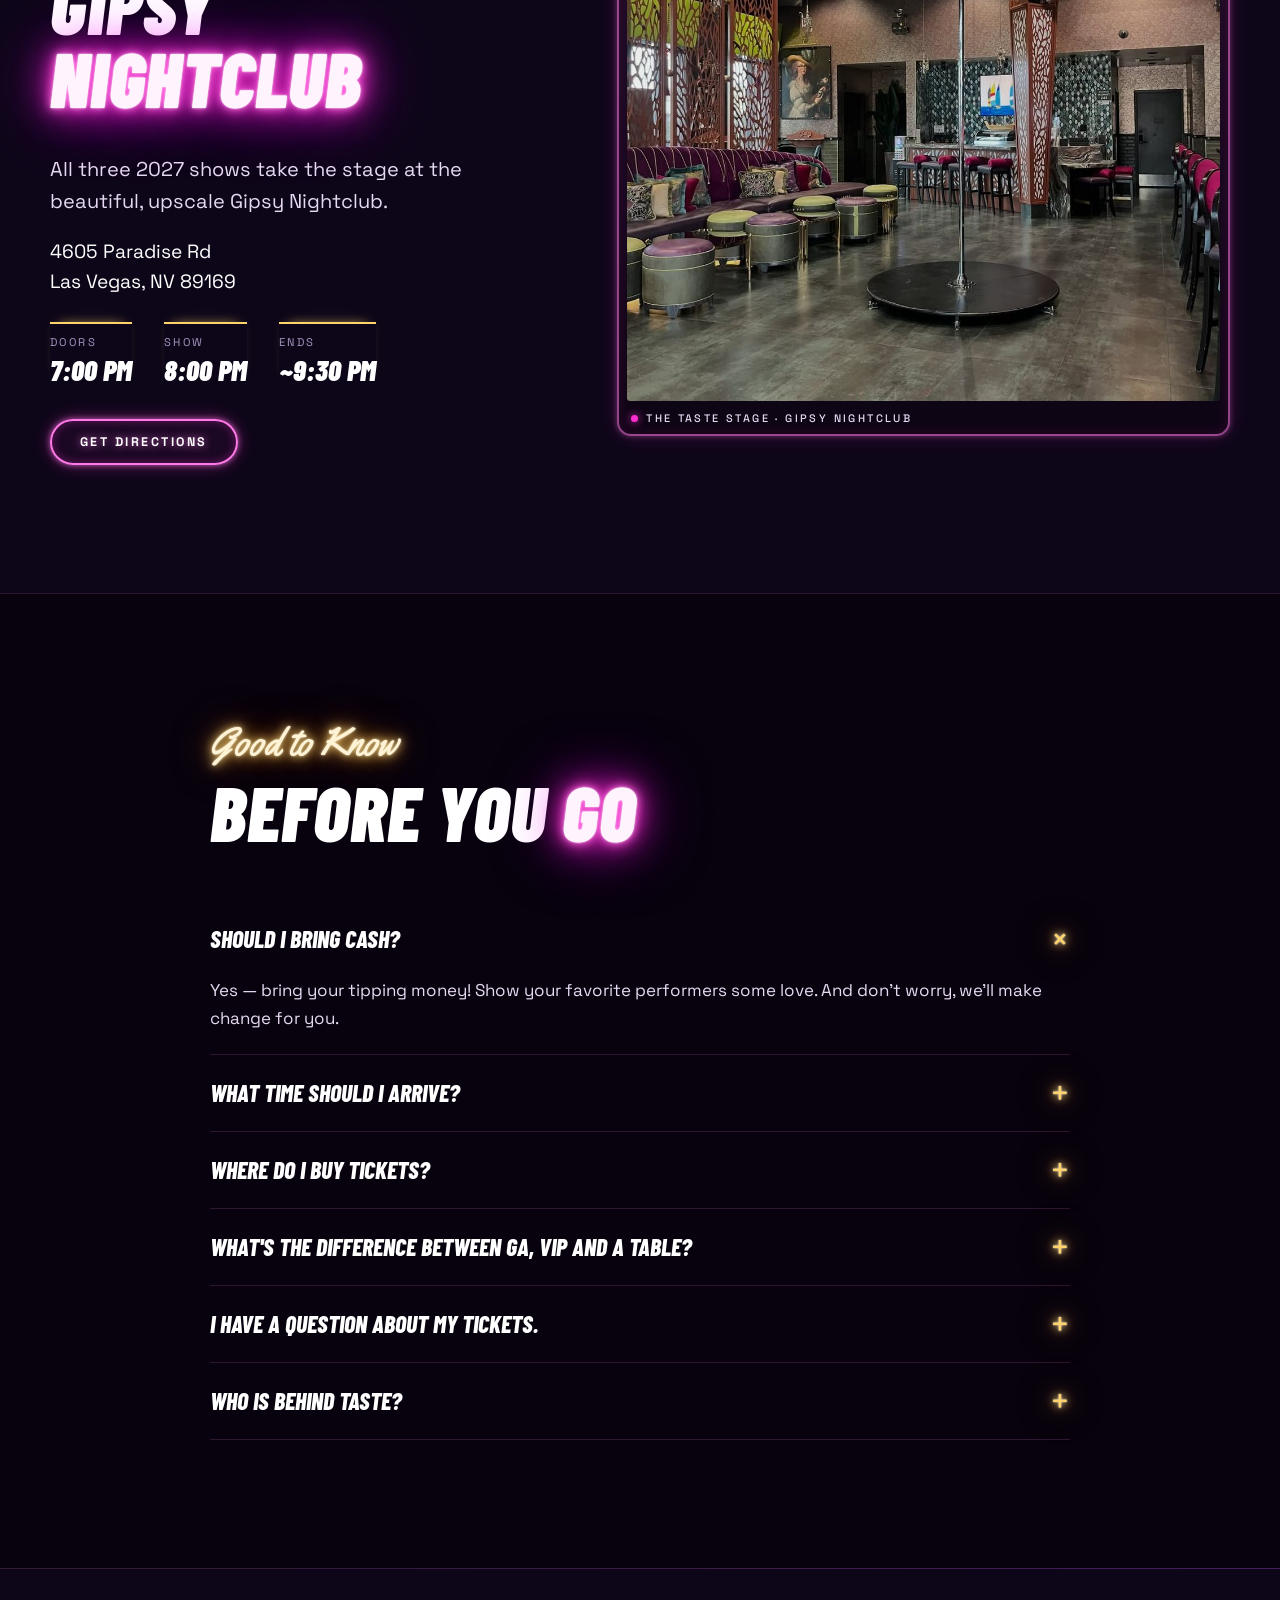
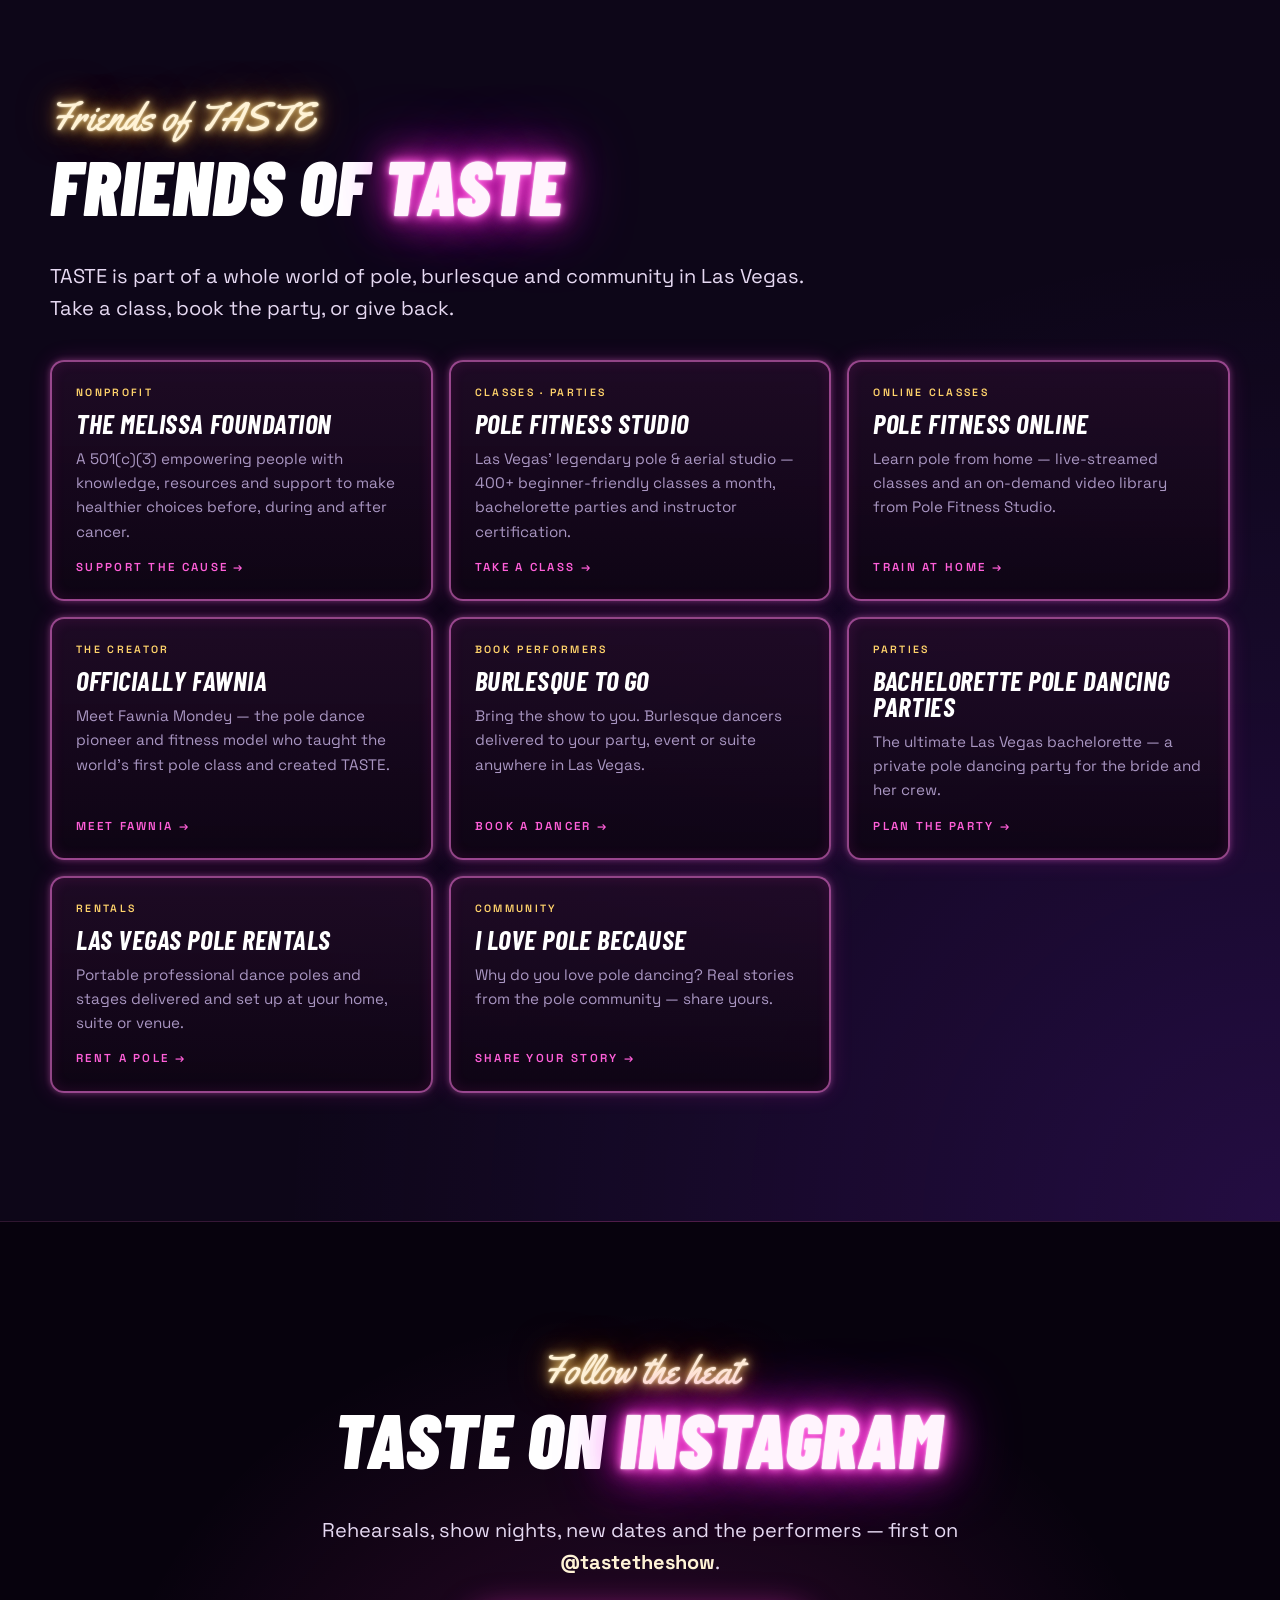
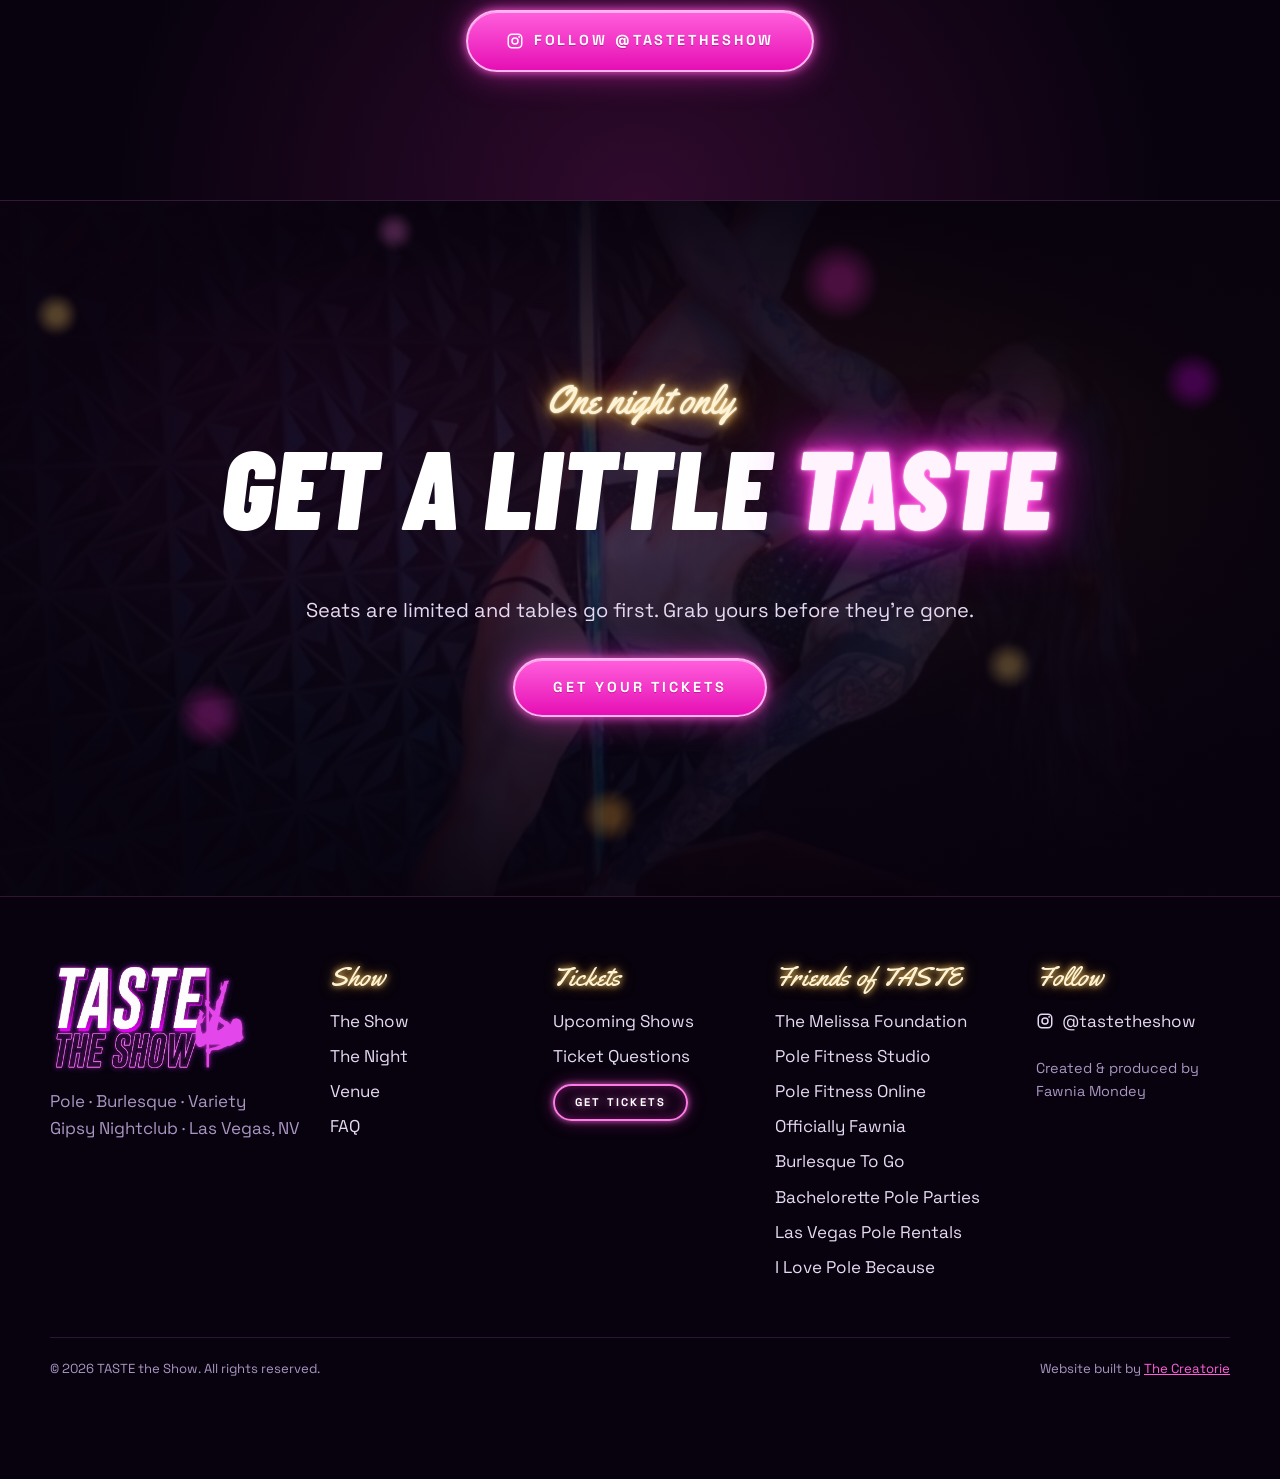
==== commit 891ea3d0: "Turn the site into a show website with Gipsy ticket links Tickets are now sold by Gipsy Nightclub, s" ====
--- a/index.html
+++ b/index.html
@@ -18,7 +18,119 @@
   <link rel="preconnect" href="https://fonts.googleapis.com">
   <link rel="preconnect" href="https://fonts.gstatic.com" crossorigin>
   <link href="https://fonts.googleapis.com/css2?family=Barlow+Condensed:ital,wght@0,600;0,800;1,700;1,900&family=Space+Grotesk:wght@400;500;700&family=Yellowtail&display=swap" rel="stylesheet">
-  <link rel="stylesheet" href="assets/css/style.css?v=3">
+  <link rel="stylesheet" href="assets/css/style.css?v=4">
+  <script type="application/ld+json">
+[
+ {
+  "@context": "https://schema.org",
+  "@type": "Event",
+  "name": "TASTE The Show",
+  "startDate": "2027-01-20T20:00:00-08:00",
+  "endDate": "2027-01-20T21:30:00-08:00",
+  "doorTime": "2027-01-20T19:00:00-08:00",
+  "eventStatus": "https://schema.org/EventScheduled",
+  "eventAttendanceMode": "https://schema.org/OfflineEventAttendanceMode",
+  "description": "Pole artistry, burlesque, contortion, acrobatics and live variety, created and produced by Fawnia Mondey.",
+  "image": [
+   "https://thecreatorie.github.io/thetasteshow/assets/img/og.jpg"
+  ],
+  "location": {
+   "@type": "Place",
+   "name": "Gipsy Nightclub",
+   "address": {
+    "@type": "PostalAddress",
+    "streetAddress": "4605 Paradise Rd",
+    "addressLocality": "Las Vegas",
+    "addressRegion": "NV",
+    "postalCode": "89169",
+    "addressCountry": "US"
+   }
+  },
+  "organizer": {
+   "@type": "Person",
+   "name": "Fawnia Mondey",
+   "url": "https://www.officiallyfawnia.com"
+  },
+  "performer": {
+   "@type": "PerformingGroup",
+   "name": "TASTE The Show"
+  },
+  "url": "https://thecreatorie.github.io/thetasteshow/#dates"
+ },
+ {
+  "@context": "https://schema.org",
+  "@type": "Event",
+  "name": "TASTE The Show",
+  "startDate": "2027-05-19T20:00:00-07:00",
+  "endDate": "2027-05-19T21:30:00-07:00",
+  "doorTime": "2027-05-19T19:00:00-07:00",
+  "eventStatus": "https://schema.org/EventScheduled",
+  "eventAttendanceMode": "https://schema.org/OfflineEventAttendanceMode",
+  "description": "Pole artistry, burlesque, contortion, acrobatics and live variety, created and produced by Fawnia Mondey.",
+  "image": [
+   "https://thecreatorie.github.io/thetasteshow/assets/img/og.jpg"
+  ],
+  "location": {
+   "@type": "Place",
+   "name": "Gipsy Nightclub",
+   "address": {
+    "@type": "PostalAddress",
+    "streetAddress": "4605 Paradise Rd",
+    "addressLocality": "Las Vegas",
+    "addressRegion": "NV",
+    "postalCode": "89169",
+    "addressCountry": "US"
+   }
+  },
+  "organizer": {
+   "@type": "Person",
+   "name": "Fawnia Mondey",
+   "url": "https://www.officiallyfawnia.com"
+  },
+  "performer": {
+   "@type": "PerformingGroup",
+   "name": "TASTE The Show"
+  },
+  "url": "https://thecreatorie.github.io/thetasteshow/#dates"
+ },
+ {
+  "@context": "https://schema.org",
+  "@type": "Event",
+  "name": "TASTE The Show",
+  "startDate": "2027-09-15T20:00:00-07:00",
+  "endDate": "2027-09-15T21:30:00-07:00",
+  "doorTime": "2027-09-15T19:00:00-07:00",
+  "eventStatus": "https://schema.org/EventScheduled",
+  "eventAttendanceMode": "https://schema.org/OfflineEventAttendanceMode",
+  "description": "Pole artistry, burlesque, contortion, acrobatics and live variety, created and produced by Fawnia Mondey.",
+  "image": [
+   "https://thecreatorie.github.io/thetasteshow/assets/img/og.jpg"
+  ],
+  "location": {
+   "@type": "Place",
+   "name": "Gipsy Nightclub",
+   "address": {
+    "@type": "PostalAddress",
+    "streetAddress": "4605 Paradise Rd",
+    "addressLocality": "Las Vegas",
+    "addressRegion": "NV",
+    "postalCode": "89169",
+    "addressCountry": "US"
+   }
+  },
+  "organizer": {
+   "@type": "Person",
+   "name": "Fawnia Mondey",
+   "url": "https://www.officiallyfawnia.com"
+  },
+  "performer": {
+   "@type": "PerformingGroup",
+   "name": "TASTE The Show"
+  },
+  "url": "https://thecreatorie.github.io/thetasteshow/#dates"
+ }
+]
+  </script>
 </head>
 <body>
   <a class="skip" href="#main">Skip to content</a>
@@ -162,26 +274,51 @@
         <p class="eyebrow">Tickets</p>
         <h2>2027 <span class="neon">shows</span></h2>
         <p class="lead">Three Wednesdays. Three nights to remember. Pick yours.</p>
-        <div id="show-list" class="show-list" aria-live="polite">
-          <p class="loading">Loading shows…</p>
-          <noscript><p>Please enable JavaScript to buy tickets.</p></noscript>
+        <!-- Ticket links: tickets are sold by Gipsy Nightclub. To turn a button on, give it
+             href="<Gipsy link>" target="_blank" rel="noopener", remove class "is-soon" and
+             aria-disabled, and change "Coming soon" to "Buy". -->
+        <div class="show-list">
+          <article class="show" data-date="2027-01-20">
+            <div class="show__date"><span class="show__dow">Wed</span><span class="show__day">20</span><span class="show__mon">Jan 2027</span></div>
+            <div class="show__info">
+              <h3>TASTE The Show</h3>
+              <p class="show__venue">Gipsy Nightclub · 4605 Paradise Rd, Las Vegas, NV 89169</p>
+              <p class="show__times">Doors 7:00 PM · Show 8:00 PM – 9:30 PM</p>
+            </div>
+            <div class="tiers">
+              <a class="tier is-soon" data-tier="ga" aria-disabled="true"><span class="tier__name">General Admission</span><span class="tier__note">Open seating</span><span class="tier__cta">Coming soon</span></a>
+              <a class="tier is-soon" data-tier="vip" aria-disabled="true"><span class="tier__name">VIP</span><span class="tier__note">Premium seats by the stage</span><span class="tier__cta">Coming soon</span></a>
+              <a class="tier is-soon" data-tier="table" aria-disabled="true"><span class="tier__name">Table</span><span class="tier__note">Reserved for your group</span><span class="tier__cta">Coming soon</span></a>
+            </div>
+          </article>
+          <article class="show" data-date="2027-05-19">
+            <div class="show__date"><span class="show__dow">Wed</span><span class="show__day">19</span><span class="show__mon">May 2027</span></div>
+            <div class="show__info">
+              <h3>TASTE The Show</h3>
+              <p class="show__venue">Gipsy Nightclub · 4605 Paradise Rd, Las Vegas, NV 89169</p>
+              <p class="show__times">Doors 7:00 PM · Show 8:00 PM – 9:30 PM</p>
+            </div>
+            <div class="tiers">
+              <a class="tier is-soon" data-tier="ga" aria-disabled="true"><span class="tier__name">General Admission</span><span class="tier__note">Open seating</span><span class="tier__cta">Coming soon</span></a>
+              <a class="tier is-soon" data-tier="vip" aria-disabled="true"><span class="tier__name">VIP</span><span class="tier__note">Premium seats by the stage</span><span class="tier__cta">Coming soon</span></a>
+              <a class="tier is-soon" data-tier="table" aria-disabled="true"><span class="tier__name">Table</span><span class="tier__note">Reserved for your group</span><span class="tier__cta">Coming soon</span></a>
+            </div>
+          </article>
+          <article class="show" data-date="2027-09-15">
+            <div class="show__date"><span class="show__dow">Wed</span><span class="show__day">15</span><span class="show__mon">Sep 2027</span></div>
+            <div class="show__info">
+              <h3>TASTE The Show</h3>
+              <p class="show__venue">Gipsy Nightclub · 4605 Paradise Rd, Las Vegas, NV 89169</p>
+              <p class="show__times">Doors 7:00 PM · Show 8:00 PM – 9:30 PM</p>
+            </div>
+            <div class="tiers">
+              <a class="tier is-soon" data-tier="ga" aria-disabled="true"><span class="tier__name">General Admission</span><span class="tier__note">Open seating</span><span class="tier__cta">Coming soon</span></a>
+              <a class="tier is-soon" data-tier="vip" aria-disabled="true"><span class="tier__name">VIP</span><span class="tier__note">Premium seats by the stage</span><span class="tier__cta">Coming soon</span></a>
+              <a class="tier is-soon" data-tier="table" aria-disabled="true"><span class="tier__name">Table</span><span class="tier__note">Reserved for your group</span><span class="tier__cta">Coming soon</span></a>
+            </div>
+          </article>
         </div>
-
-        <form id="buy" class="buy frame" hidden novalidate>
-          <h3 class="buy__title" id="buy-title">Choose your tickets</h3>
-          <div id="ticket-types" class="tt-list"></div>
-          <div class="buy__fields">
-            <label>Full name<input name="name" autocomplete="name" required maxlength="120"></label>
-            <label>Email<input name="email" type="email" autocomplete="email" required maxlength="200"></label>
-            <label><span>Phone <span class="opt">(optional)</span></span><input name="phone" type="tel" autocomplete="tel" maxlength="40"></label>
-          </div>
-          <div class="buy__footer">
-            <p class="buy__total">Total <strong id="buy-total">$0</strong></p>
-            <button class="btn btn--primary" id="buy-submit" type="submit" disabled>Continue to Payment</button>
-          </div>
-          <p class="form-error" id="buy-error" role="alert" hidden></p>
-          <p class="fine">Secure card payment by Stripe. Your tickets — each with its own QR code — appear right after payment and are sent to your email.</p>
-        </form>
+        <p class="fine">Tickets are sold by Gipsy Nightclub. Each button takes you to Gipsy's ticket page for that show.</p>
       </div>
     </section>
 
@@ -221,16 +358,16 @@
           <p>Doors open at 7:00 PM and the show starts at 8:00 PM. Come early to grab a drink and settle in before the lights go down.</p>
         </details>
         <details>
-          <summary>How do I get my tickets?</summary>
-          <p>Buy right here on this page. As soon as your payment goes through you'll see your tickets, each with its own QR code, and we'll send a link to your email. Show the QR code (or a screenshot of it) at the door — every guest gets their own code, even at a table.</p>
+          <summary>Where do I buy tickets?</summary>
+          <p>Tickets are sold by Gipsy Nightclub. Pick your show above and tap General Admission, VIP or Table — you'll go straight to Gipsy's ticket page to check out.</p>
         </details>
         <details>
           <summary>What's the difference between GA, VIP and a table?</summary>
-          <p>General Admission gets you in with open seating. VIP puts you in premium seats close to the stage. A table reserves a spot for your whole group — each guest gets their own ticket, so friends can arrive separately.</p>
+          <p>General Admission gets you in with open seating. VIP puts you in premium seats close to the stage. A table reserves a spot for your whole group.</p>
         </details>
         <details>
-          <summary>I lost my tickets.</summary>
-          <p>Open the link in your confirmation email to see them again. No email? Come to the door with your ID — we can find you on the guest list by name.</p>
+          <summary>I have a question about my tickets.</summary>
+          <p>Tickets are handled by Gipsy Nightclub, so check your Gipsy confirmation email or contact Gipsy directly for changes, refunds or lost tickets.</p>
         </details>
         <details>
           <summary>Who is behind TASTE?</summary>
@@ -336,7 +473,7 @@
       <div>
         <h4>Tickets</h4>
         <a href="#dates">Upcoming Shows</a>
-        <a href="#faq">Lost Tickets</a>
+        <a href="#faq">Ticket Questions</a>
         <a href="#dates" class="btn btn--small">Get Tickets</a>
       </div>
       <div>
@@ -364,19 +501,7 @@
 
   <a href="#dates" class="sticky-buy btn btn--primary" id="sticky-buy">Get Tickets</a>
 
-  <div class="modal" id="pay-modal" hidden>
-    <div class="modal__box" role="dialog" aria-modal="true" aria-labelledby="pay-title">
-      <div class="modal__head">
-        <h3 id="pay-title">Payment</h3>
-        <button class="modal__close" type="button" id="pay-close" aria-label="Close">&times;</button>
-      </div>
-      <p class="fine" id="pay-hold">Your seats are held for 30 minutes.</p>
-      <div id="stripe-checkout"></div>
-    </div>
-  </div>
-
-  <script src="assets/js/config.js?v=3"></script>
-  <script src="assets/js/api.js?v=3"></script>
-  <script src="assets/js/main.js?v=3"></script>
+
+  <script src="assets/js/main.js?v=4"></script>
 </body>
 </html>
--- a/assets/css/style.css
+++ b/assets/css/style.css
@@ -339,7 +339,6 @@
 
 /* ── Tickets ─────────────────────────────────────────────────── */
 .dates { background: radial-gradient(ellipse at 100% 0%, rgba(255, 46, 209, .14), transparent 55%), var(--black); }
-.loading { color: var(--muted); }
 .show-list { display: grid; gap: 16px; margin: 32px 0 20px; }
 .show {
   display: grid; grid-template-columns: auto 1fr auto; gap: 28px; align-items: center;
@@ -363,41 +362,20 @@
 .show-empty { padding: 48px 32px; text-align: center; border: 1px dashed var(--line-strong); border-radius: var(--radius); background: var(--panel); }
 .show-empty p { max-width: 46ch; margin: 0 auto 1.5em; color: var(--muted); }
 
-.buy { margin: 8px 0 20px; padding: clamp(20px, 4vw, 36px); }
-.buy__title { font-size: 1.9rem; margin-bottom: .8em; }
-.tt-list { display: grid; gap: 12px; margin-bottom: 28px; }
-.tt {
-  display: flex; justify-content: space-between; align-items: center; gap: 20px;
-  padding: 18px 20px; border: 1px solid var(--line); border-radius: var(--radius); background: rgba(7, 2, 13, .6);
-}
-.tt.is-soldout { opacity: .45; }
-.tt h4 { margin: 0 0 .2em; font: italic 800 1.45rem/1 var(--display); letter-spacing: .02em; text-transform: uppercase; color: var(--white); }
-.tt__price { color: var(--pink); font: 700 1rem var(--body); letter-spacing: 0; margin-left: 10px; text-shadow: 0 0 10px rgba(255, 46, 209, .5); }
-.tt p { margin: 0; font-size: .92rem; color: var(--muted); }
-.tt .tt__left { color: var(--cyan); font-weight: 600; margin-top: 4px; }
-.stepper { display: flex; align-items: center; gap: 4px; flex-shrink: 0; }
-.stepper button {
-  width: 42px; height: 42px; border-radius: 50%;
-  border: 1px solid var(--line-strong); background: var(--panel); color: var(--white);
-  font-size: 1.3rem; line-height: 1; cursor: pointer; transition: border-color .2s, box-shadow .2s, color .2s;
-}
-.stepper button:hover:not(:disabled) { border-color: var(--magenta); color: var(--magenta); box-shadow: var(--glow-sm); }
-.stepper button:disabled { opacity: .3; cursor: not-allowed; }
-.stepper output { min-width: 34px; text-align: center; font: italic 900 1.6rem var(--display); color: var(--white); }
-
-label { display: grid; gap: 6px; font: 500 .72rem/1.2 var(--body); letter-spacing: .18em; text-transform: uppercase; color: var(--muted); }
-label .opt { text-transform: none; letter-spacing: 0; font-weight: 400; }
-input, select, textarea {
-  width: 100%; padding: 13px 14px; border-radius: var(--radius);
-  border: 1px solid var(--line-strong); background: rgba(7, 2, 13, .8); color: var(--white);
-  font: 400 1rem var(--body); letter-spacing: 0; text-transform: none;
-}
-input:focus, select:focus, textarea:focus { outline: none; border-color: var(--magenta); box-shadow: 0 0 0 3px rgba(255, 46, 209, .25); }
-.buy__fields { display: grid; grid-template-columns: repeat(3, 1fr); gap: 14px; margin-bottom: 24px; }
-.buy__footer { display: flex; justify-content: space-between; align-items: center; gap: 16px; flex-wrap: wrap; margin-bottom: 12px; }
-.buy__total { margin: 0; font-size: 1rem; letter-spacing: .14em; text-transform: uppercase; color: var(--muted); }
-.buy__total strong { font: italic 900 2.4rem var(--display); color: var(--white); margin-left: 10px; letter-spacing: 0; text-shadow: 0 0 16px rgba(255, 46, 209, .5); }
-.form-error { color: #ff8fc8; font-weight: 600; margin: 0 0 12px; }
+.show { grid-template-columns: auto 1fr; }
+.tiers { grid-column: 1 / -1; display: grid; grid-template-columns: repeat(3, 1fr); gap: 12px; }
+.tier {
+  display: grid; gap: 4px; padding: 14px 16px; border-radius: var(--radius);
+  border: 1px solid var(--line-strong); background: rgba(7, 2, 13, .6); color: var(--white);
+  text-decoration: none; transition: border-color .2s, box-shadow .2s, transform .2s;
+}
+.tier__name { font: italic 800 1.35rem/1 var(--display); letter-spacing: .02em; text-transform: uppercase; }
+.tier__note { font-size: .85rem; color: var(--muted); }
+.tier__cta { margin-top: 6px; font: 600 .72rem/1 var(--body); letter-spacing: .2em; text-transform: uppercase; color: var(--pink); }
+a.tier:not(.is-soon):hover { color: var(--white); border-color: var(--magenta); box-shadow: var(--glow-sm); transform: translateY(-2px); }
+a.tier:not(.is-soon):hover .tier__cta { color: var(--white); text-shadow: 0 0 10px var(--magenta); }
+.tier.is-soon { cursor: default; opacity: .6; }
+.tier.is-soon .tier__cta { color: var(--muted); }
 
 /* ── Venue ───────────────────────────────────────────────────── */
 .venue { background: var(--ink); }
@@ -486,25 +464,6 @@
 .sticky-buy.is-visible { transform: translate(-50%, 0); }
 .sticky-buy:hover { transform: translate(-50%, -2px); }
 
-/* ── Payment modal ───────────────────────────────────────────── */
-.modal { position: fixed; inset: 0; z-index: 100; display: grid; place-items: center; padding: 16px; background: rgba(7, 2, 13, .85); backdrop-filter: blur(6px); }
-.modal__box { width: min(560px, 100%); max-height: calc(100vh - 32px); overflow: auto; background: #fff; color: #111; border-radius: 12px; padding: 18px 18px 8px; box-shadow: var(--glow-lg); }
-.modal__head { display: flex; justify-content: space-between; align-items: center; }
-.modal__head h3 { color: #111; margin: 0; font-style: italic; }
-.modal__box .fine { color: #666; margin: 4px 0 12px; }
-.modal__close { border: 0; background: none; font-size: 2rem; line-height: 1; cursor: pointer; color: #111; }
-.no-scroll { overflow: hidden; }
-
-/* ── Utility pages (tickets, door, admin) ────────────────────── */
-.page { min-height: 100vh; padding: 104px 0 64px; background: radial-gradient(ellipse at 50% -10%, rgba(138, 43, 255, .25), transparent 60%), var(--black); }
-.card { background: linear-gradient(180deg, rgba(27, 15, 48, .8), rgba(13, 6, 24, .95)); border: 1px solid var(--line); border-radius: var(--radius); padding: clamp(20px, 4vw, 32px); margin-bottom: 20px; }
-.row { display: flex; gap: 12px; flex-wrap: wrap; align-items: center; }
-.spacer { flex: 1; }
-.pill { display: inline-block; padding: 4px 10px; border-radius: 999px; font: 600 .68rem/1.2 var(--body); letter-spacing: .1em; text-transform: uppercase; background: rgba(255, 255, 255, .08); color: var(--silver); }
-.pill--ok { background: rgba(46, 230, 140, .16); color: #5cf0a6; }
-.pill--warn { background: rgba(255, 200, 60, .16); color: #ffd56b; }
-.pill--bad { background: rgba(255, 46, 209, .2); color: var(--pink); }
-
 /* ── Responsive ──────────────────────────────────────────────── */
 @media (max-width: 960px) {
   .hero__inner, .about__grid, .venue__grid { grid-template-columns: 1fr; }
@@ -526,11 +485,8 @@
   .nav.is-open .nav__links { display: flex; }
   .nav__links a { padding: 18px 4px; font-size: .9rem; border-bottom: 1px solid var(--line); }
   .nav__links a:last-child { border-bottom: 0; }
-  .buy__fields { grid-template-columns: 1fr; }
-  .tt { flex-direction: column; align-items: flex-start; }
-  .buy__footer .btn { width: 100%; }
   .show { grid-template-columns: auto 1fr; gap: 18px 20px; padding: 20px; }
-  .show .btn { grid-column: 1 / -1; }
+  .tiers { grid-template-columns: 1fr; }
   .sticky-buy { display: inline-flex; }
 }
 @media (max-width: 560px) {
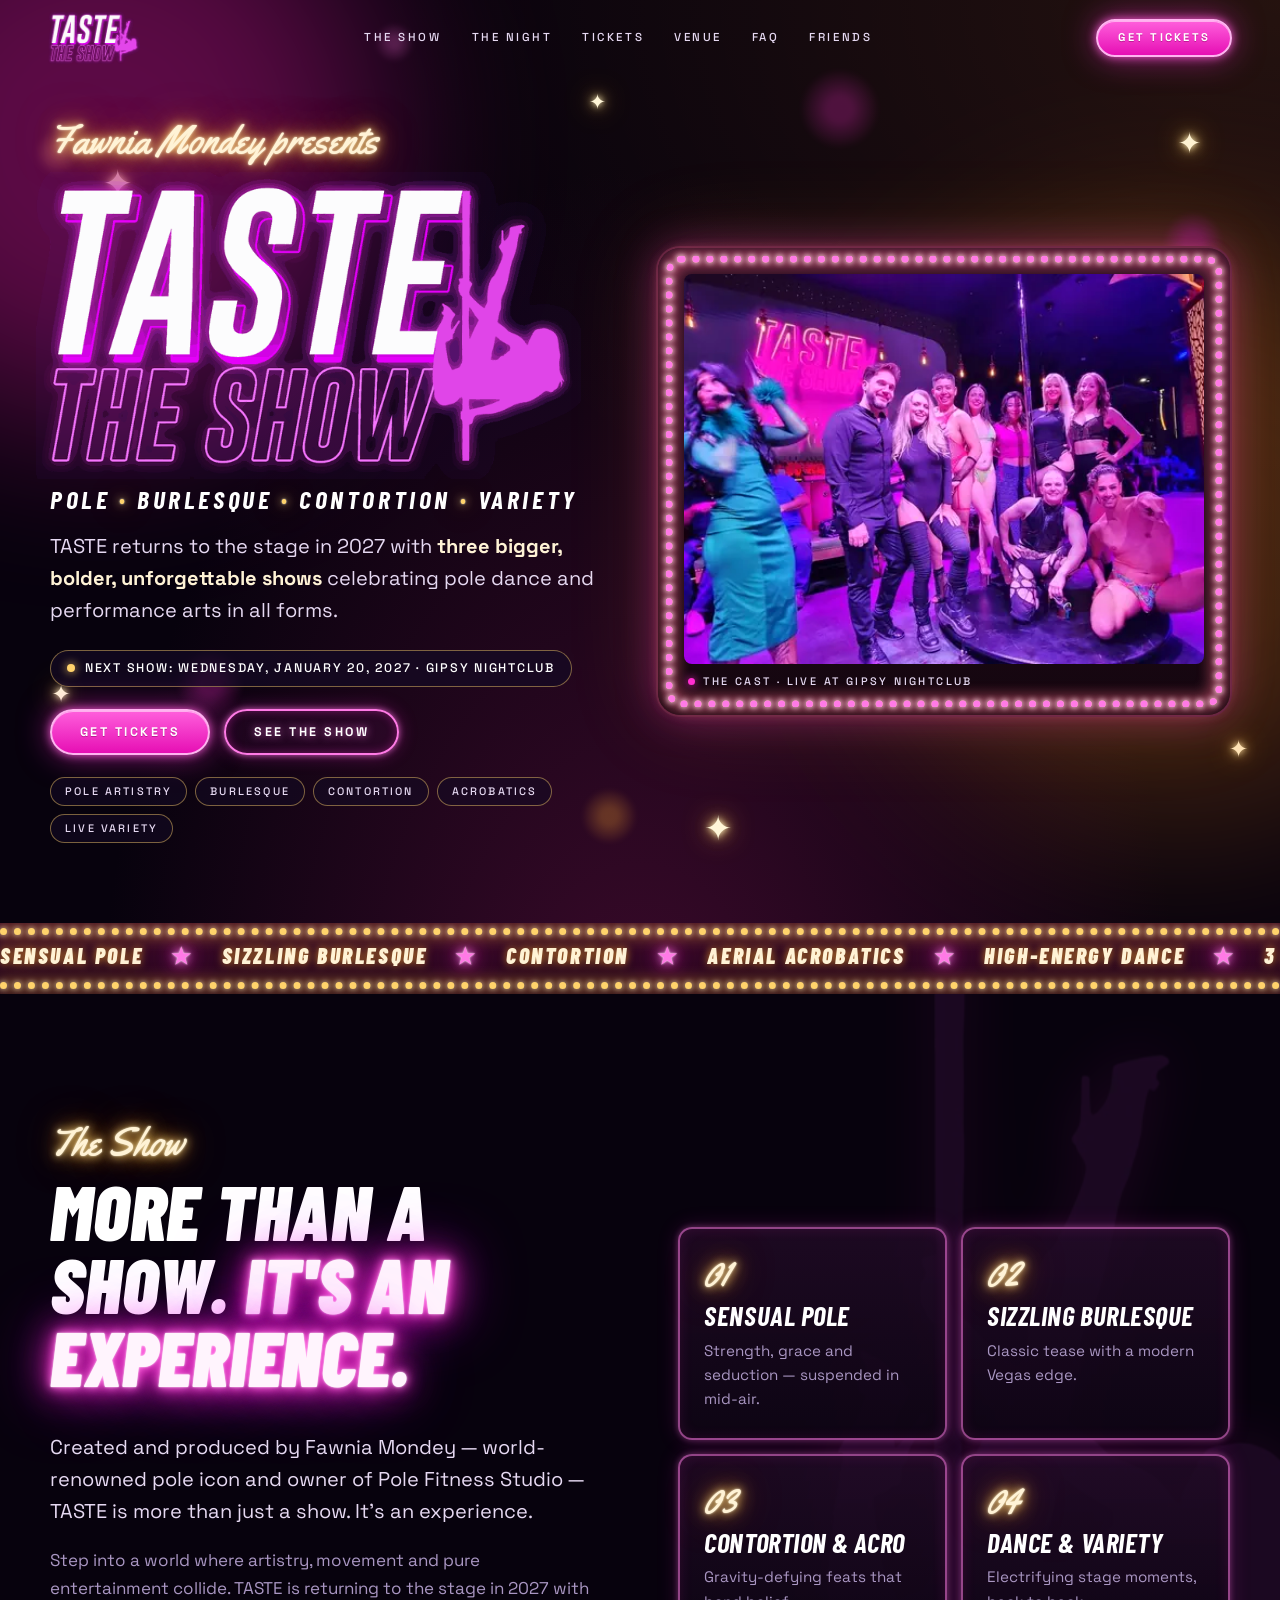
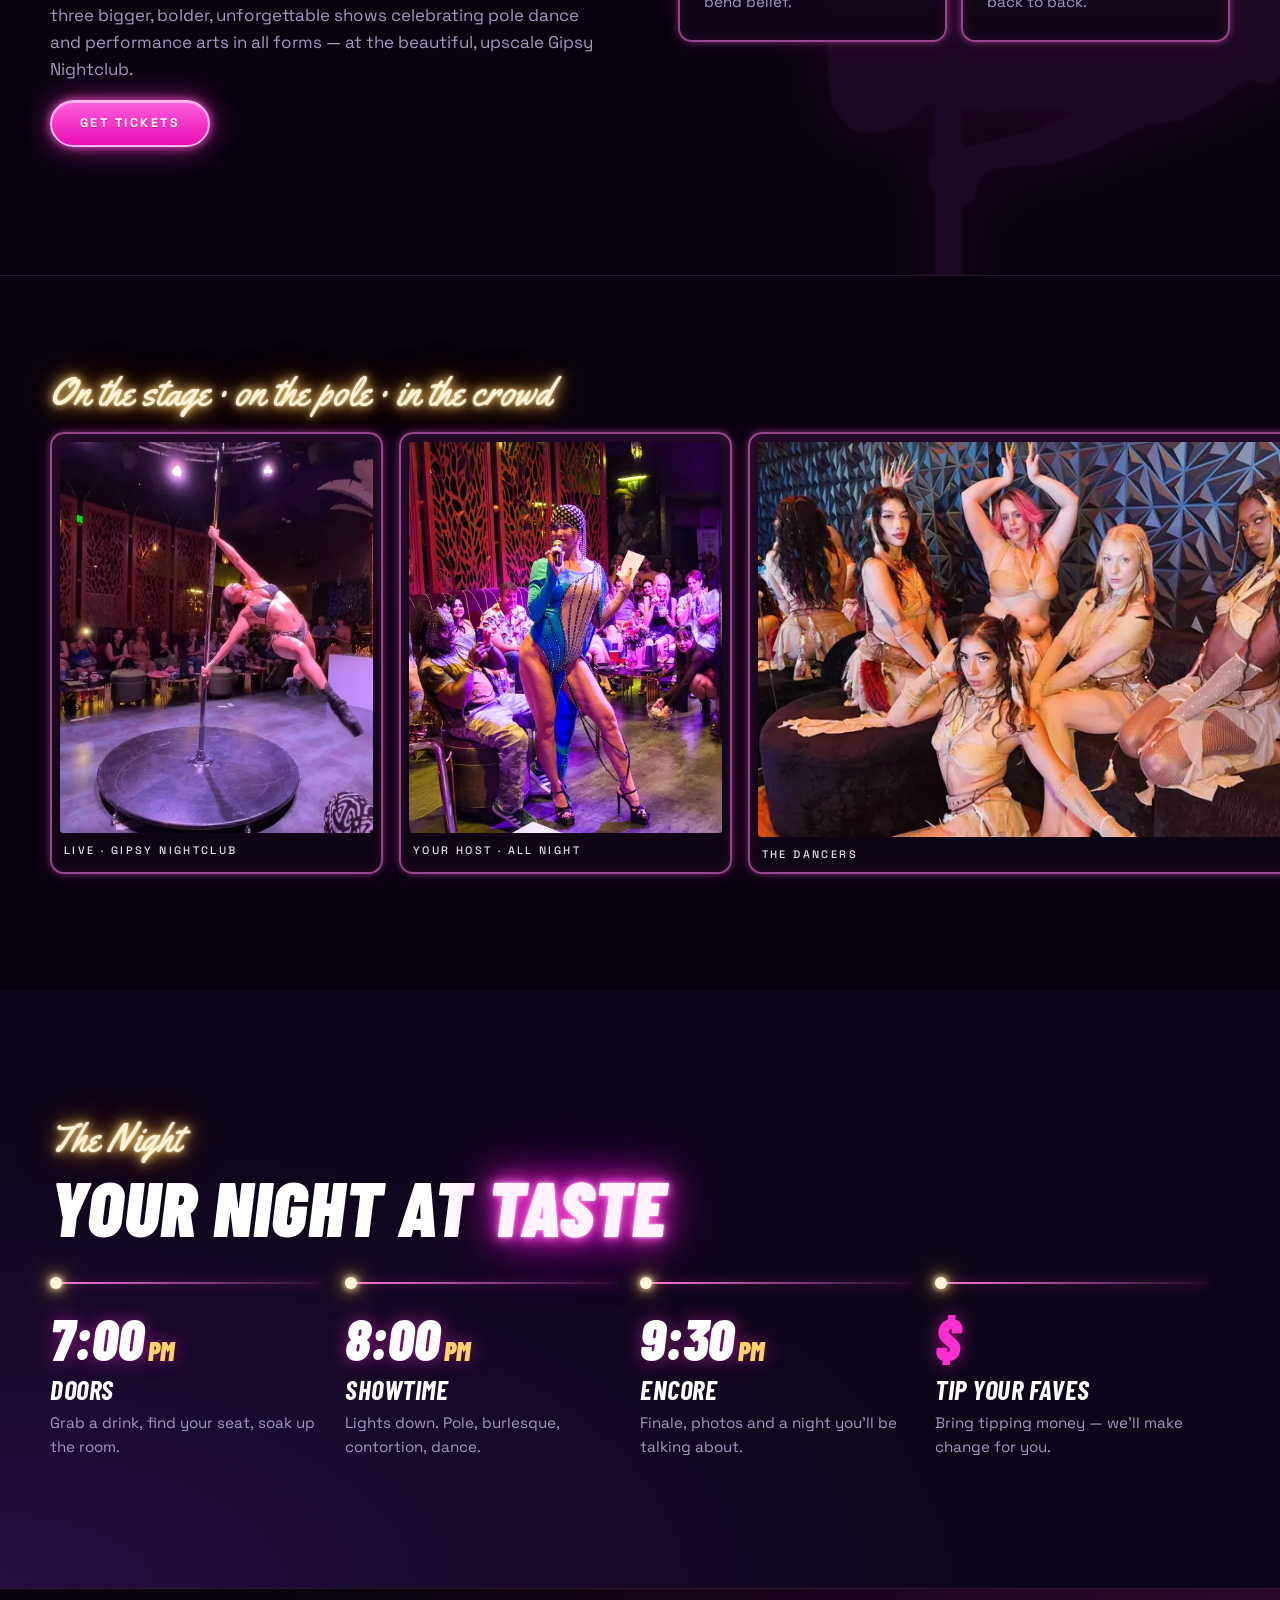
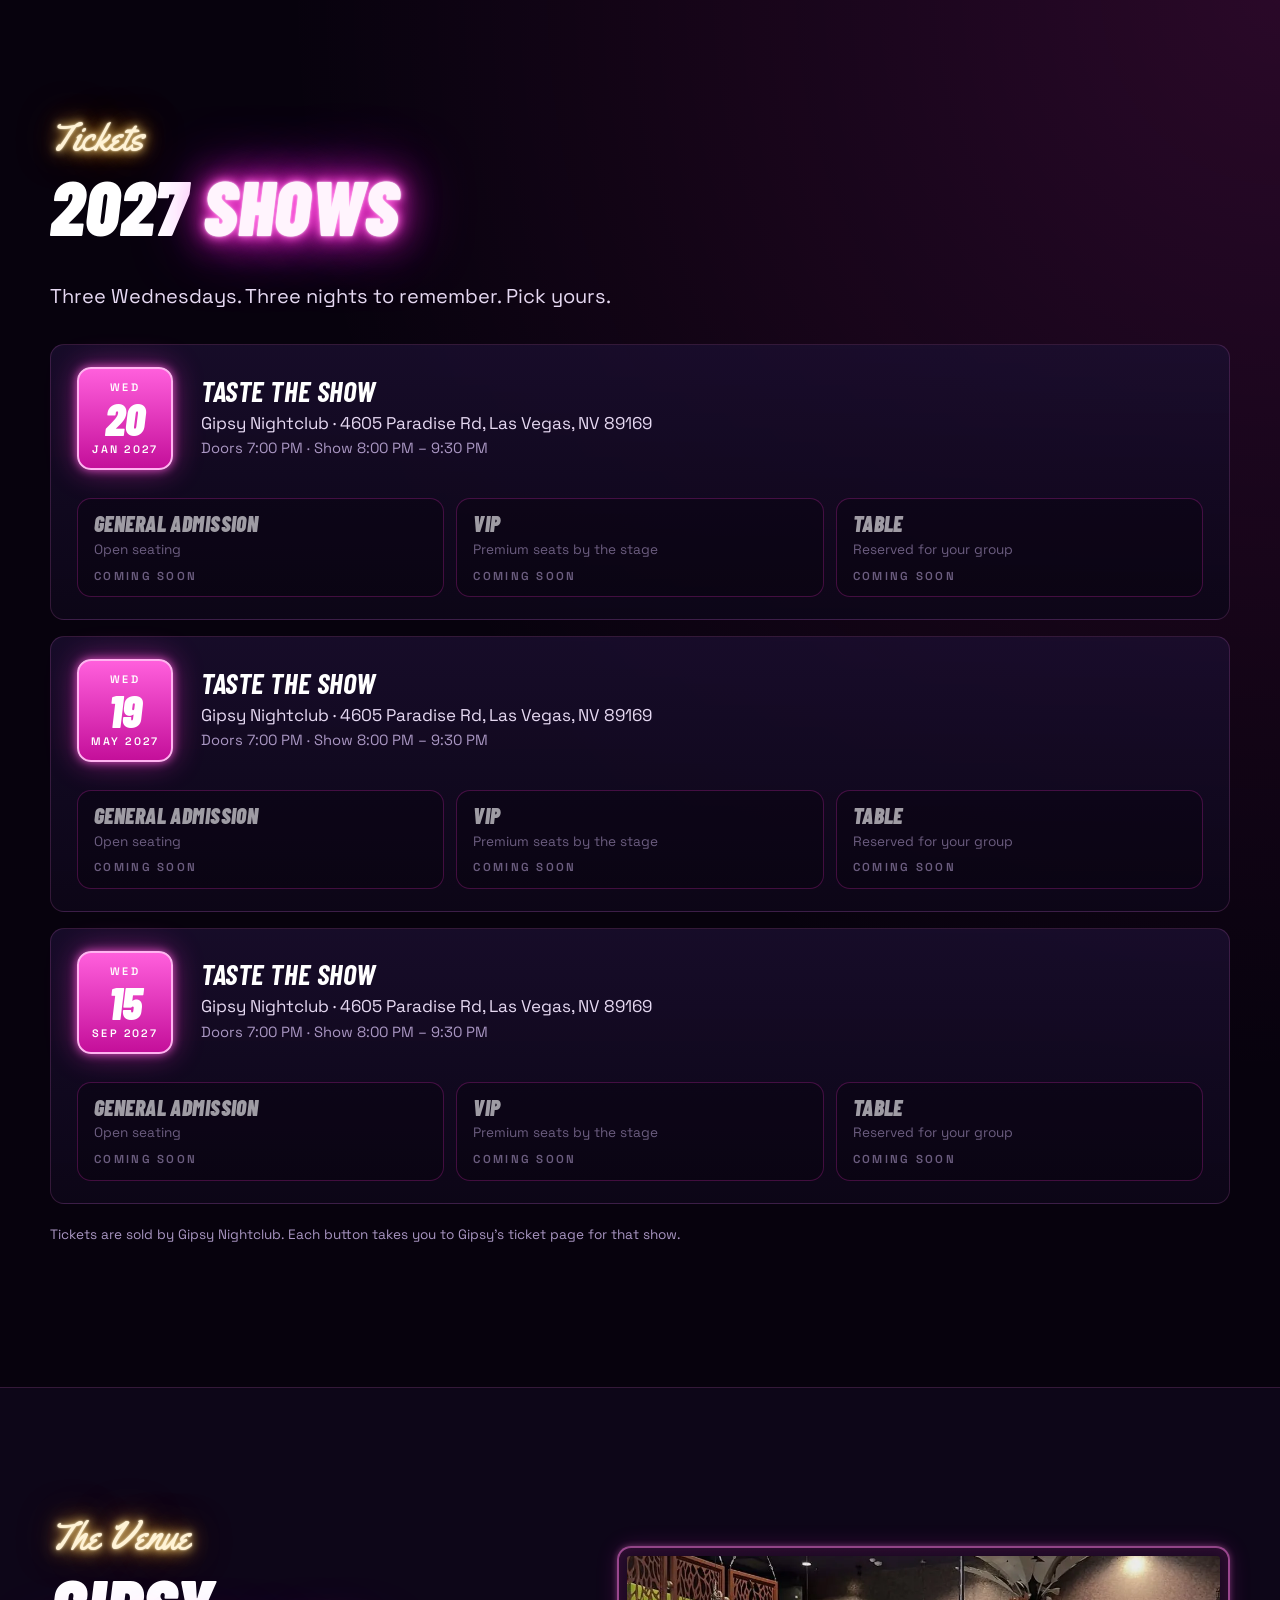
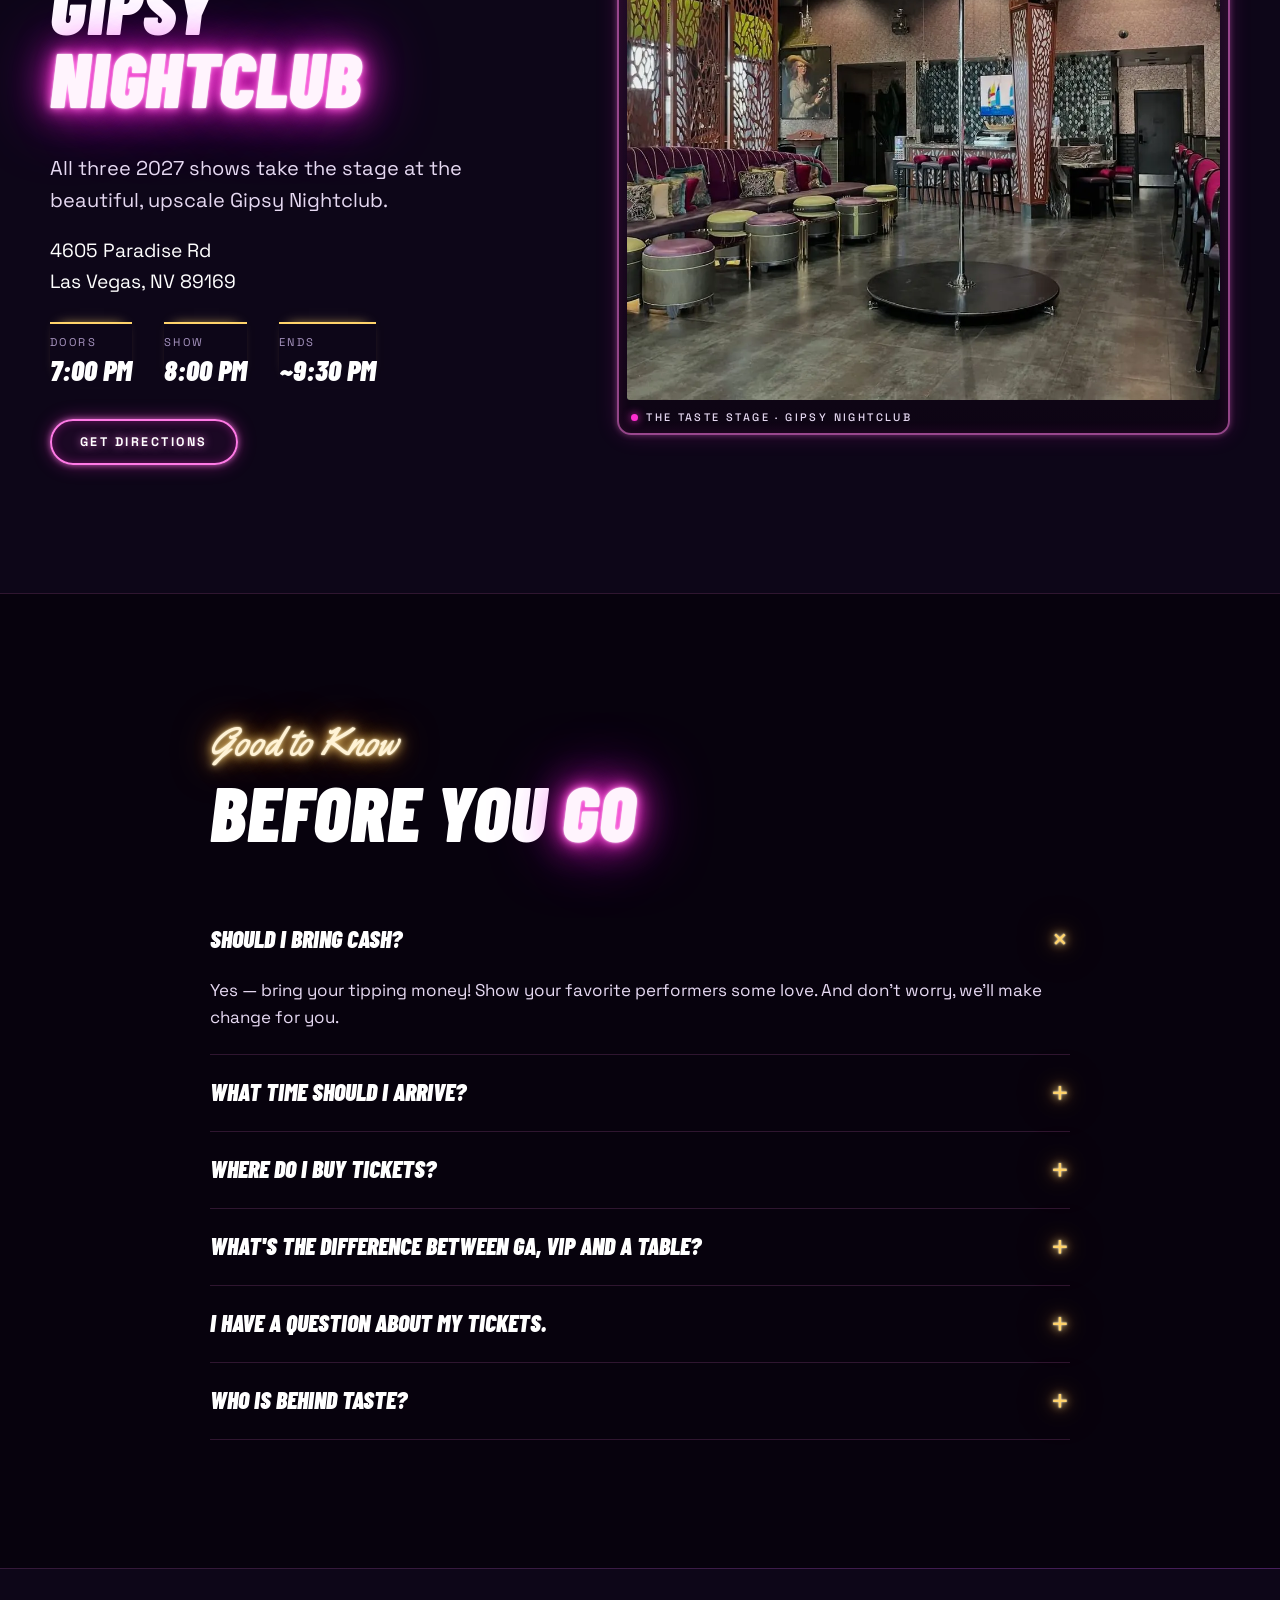
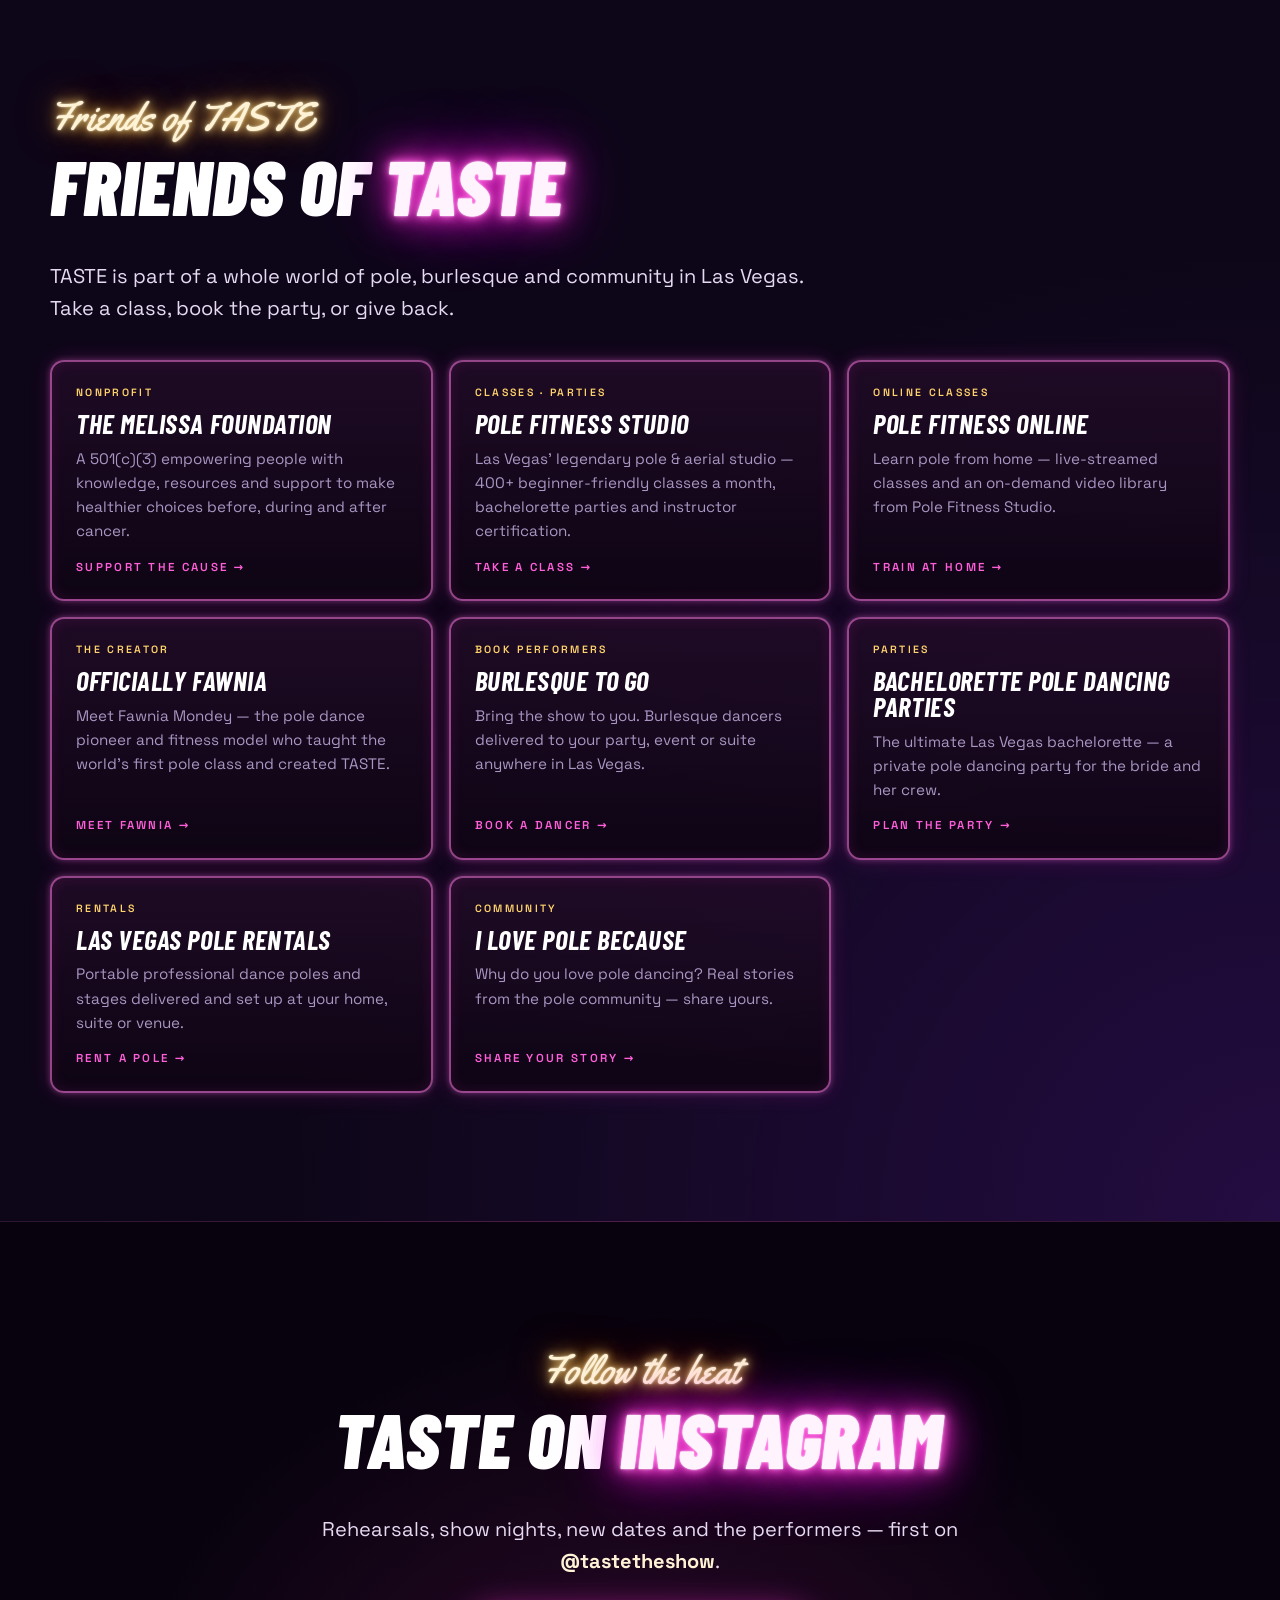
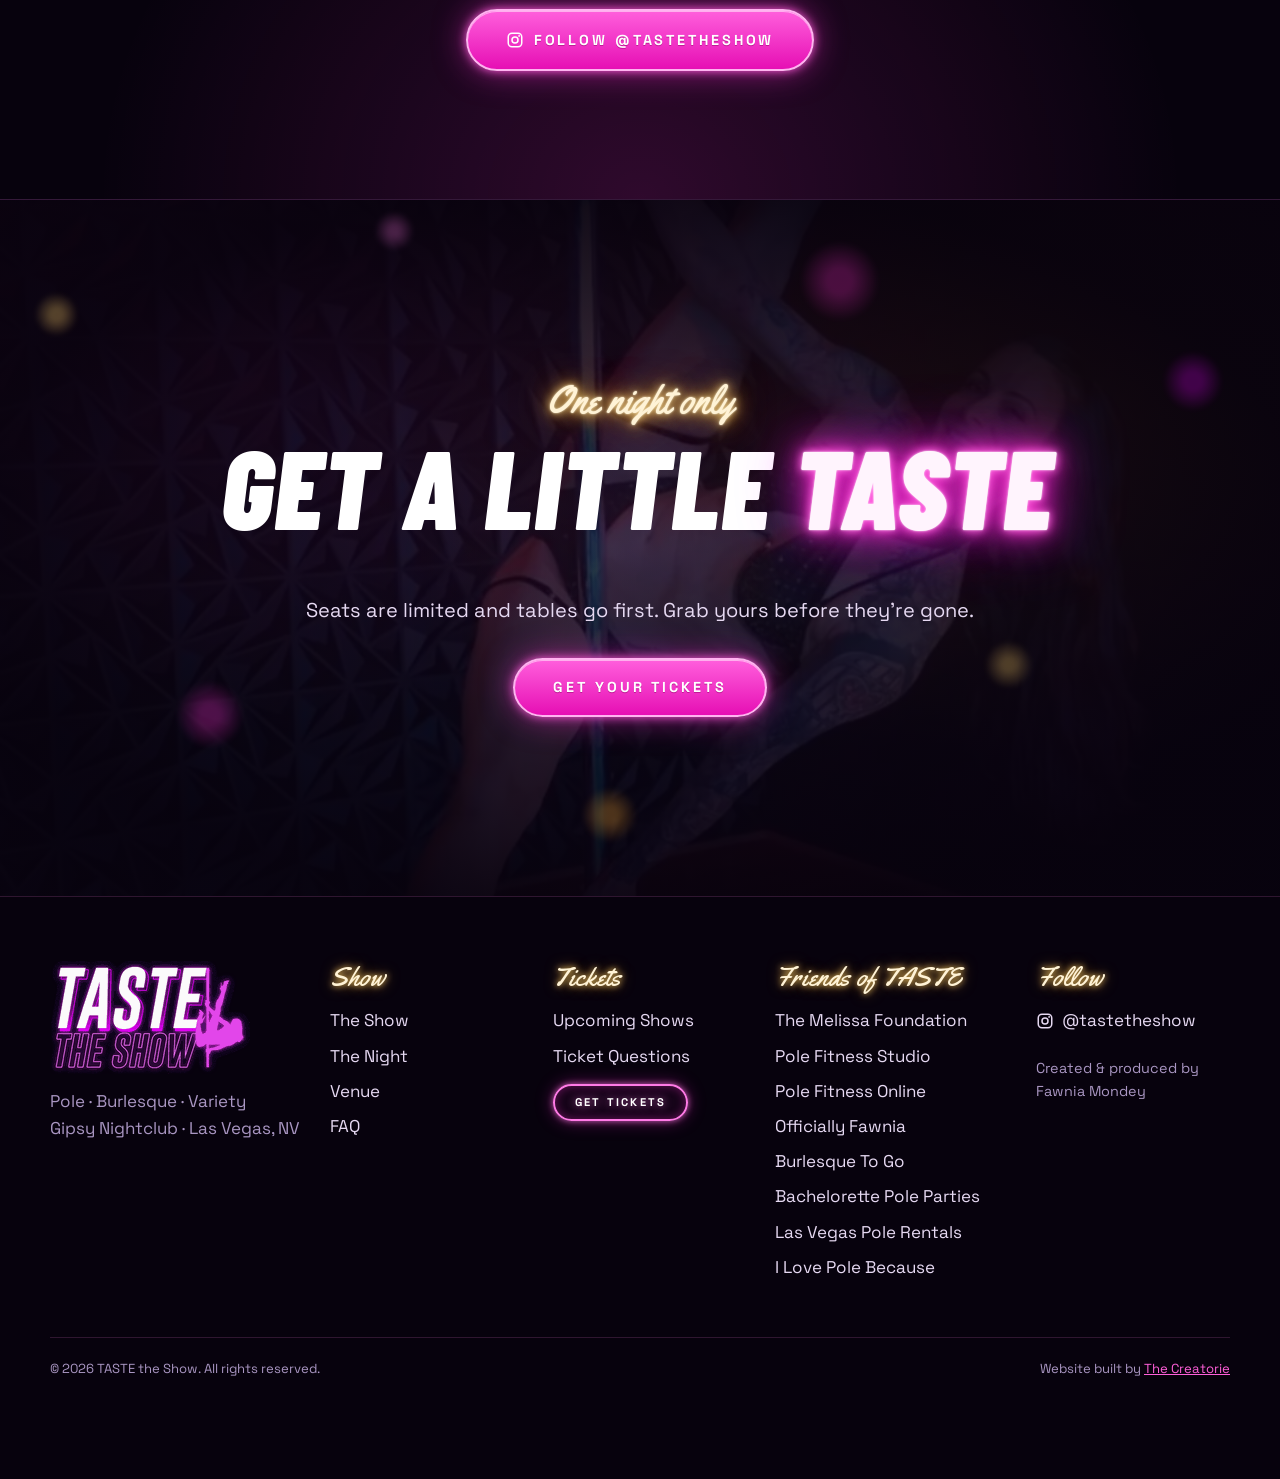
==== commit 379edb56: "Improve SEO, AI-readiness, accessibility and performance Performance - Serve WebP copies of the hero" ====
--- a/index.html
+++ b/index.html
@@ -4,21 +4,32 @@
   <meta charset="utf-8">
   <meta name="viewport" content="width=device-width, initial-scale=1">
   <title>TASTE The Show — Pole, Burlesque &amp; Variety by Fawnia Mondey | Las Vegas</title>
-  <meta name="description" content="TASTE the Show by Fawnia Mondey returns in 2027 — three Wednesday shows at Gipsy Nightclub, Las Vegas. Sensual pole artistry, sizzling burlesque, contortion, acrobatics and high-energy dance at Gipsy Nightclub. Get tickets.">
+  <meta name="description" content="TASTE the Show by Fawnia Mondey returns in 2027: three Wednesday nights of pole artistry, burlesque, contortion and dance at Gipsy Nightclub, Las Vegas.">
   <meta name="theme-color" content="#07020d">
 
   <meta property="og:type" content="website">
+  <meta property="og:site_name" content="TASTE The Show">
+  <meta property="og:locale" content="en_US">
   <meta property="og:title" content="TASTE The Show — by Fawnia Mondey">
   <meta property="og:description" content="Las Vegas's hottest variety show: pole artistry, burlesque, contortion &amp; dance at Gipsy Nightclub.">
-  <meta property="og:image" content="assets/img/og.jpg">
+  <link rel="canonical" href="https://tastetheshow.com/">
+  <meta property="og:url" content="https://tastetheshow.com/">
+  <meta property="og:image" content="https://tastetheshow.com/assets/img/og.jpg">
+  <meta property="og:image:width" content="1200">
+  <meta property="og:image:height" content="628">
+  <meta property="og:image:alt" content="TASTE The Show by Fawnia Mondey at Gipsy Nightclub, Las Vegas">
   <meta name="twitter:card" content="summary_large_image">
+  <meta name="twitter:title" content="TASTE The Show — by Fawnia Mondey">
+  <meta name="twitter:description" content="Las Vegas's hottest variety show: pole artistry, burlesque, contortion &amp; dance at Gipsy Nightclub.">
+  <meta name="twitter:image" content="https://tastetheshow.com/assets/img/og.jpg">
 
   <link rel="icon" href="assets/img/favicon.png" type="image/png">
   <link rel="apple-touch-icon" href="assets/img/apple-touch-icon.png">
-  <link rel="preconnect" href="https://fonts.googleapis.com">
-  <link rel="preconnect" href="https://fonts.gstatic.com" crossorigin>
-  <link href="https://fonts.googleapis.com/css2?family=Barlow+Condensed:ital,wght@0,600;0,800;1,700;1,900&family=Space+Grotesk:wght@400;500;700&family=Yellowtail&display=swap" rel="stylesheet">
-  <link rel="stylesheet" href="assets/css/style.css?v=4">
+  <link rel="preload" href="assets/img/cast-640.webp" as="image" type="image/webp" imagesrcset="assets/img/cast-480.webp 480w, assets/img/cast-640.webp 640w, assets/img/cast-800.webp 800w, assets/img/cast-1400.webp 1400w" imagesizes="(max-width: 960px) calc(100vw - 84px), 588px" fetchpriority="high">
+  <link rel="preload" href="assets/fonts/space-grotesk-var.woff2" as="font" type="font/woff2" crossorigin>
+  <link rel="preload" href="assets/fonts/barlow-condensed-700-italic.woff2" as="font" type="font/woff2" crossorigin>
+  <link rel="preload" href="assets/fonts/yellowtail-400.woff2" as="font" type="font/woff2" crossorigin>
+  <link rel="stylesheet" href="assets/css/style.css?v=5">
   <script type="application/ld+json">
 [
  {
@@ -32,7 +43,7 @@
   "eventAttendanceMode": "https://schema.org/OfflineEventAttendanceMode",
   "description": "Pole artistry, burlesque, contortion, acrobatics and live variety, created and produced by Fawnia Mondey.",
   "image": [
-   "https://thecreatorie.github.io/thetasteshow/assets/img/og.jpg"
+   "https://tastetheshow.com/assets/img/og.jpg"
   ],
   "location": {
    "@type": "Place",
@@ -55,7 +66,16 @@
    "@type": "PerformingGroup",
    "name": "TASTE The Show"
   },
-  "url": "https://thecreatorie.github.io/thetasteshow/#dates"
+  "url": "https://tastetheshow.com/#dates",
+  "offers": {
+   "@type": "Offer",
+   "url": "https://tastetheshow.com/#dates",
+   "availability": "https://schema.org/PreOrder",
+   "seller": {
+    "@type": "Organization",
+    "name": "Gipsy Nightclub"
+   }
+  }
  },
  {
   "@context": "https://schema.org",
@@ -68,7 +88,7 @@
   "eventAttendanceMode": "https://schema.org/OfflineEventAttendanceMode",
   "description": "Pole artistry, burlesque, contortion, acrobatics and live variety, created and produced by Fawnia Mondey.",
   "image": [
-   "https://thecreatorie.github.io/thetasteshow/assets/img/og.jpg"
+   "https://tastetheshow.com/assets/img/og.jpg"
   ],
   "location": {
    "@type": "Place",
@@ -91,7 +111,16 @@
    "@type": "PerformingGroup",
    "name": "TASTE The Show"
   },
-  "url": "https://thecreatorie.github.io/thetasteshow/#dates"
+  "url": "https://tastetheshow.com/#dates",
+  "offers": {
+   "@type": "Offer",
+   "url": "https://tastetheshow.com/#dates",
+   "availability": "https://schema.org/PreOrder",
+   "seller": {
+    "@type": "Organization",
+    "name": "Gipsy Nightclub"
+   }
+  }
  },
  {
   "@context": "https://schema.org",
@@ -104,7 +133,7 @@
   "eventAttendanceMode": "https://schema.org/OfflineEventAttendanceMode",
   "description": "Pole artistry, burlesque, contortion, acrobatics and live variety, created and produced by Fawnia Mondey.",
   "image": [
-   "https://thecreatorie.github.io/thetasteshow/assets/img/og.jpg"
+   "https://tastetheshow.com/assets/img/og.jpg"
   ],
   "location": {
    "@type": "Place",
@@ -127,7 +156,99 @@
    "@type": "PerformingGroup",
    "name": "TASTE The Show"
   },
-  "url": "https://thecreatorie.github.io/thetasteshow/#dates"
+  "url": "https://tastetheshow.com/#dates",
+  "offers": {
+   "@type": "Offer",
+   "url": "https://tastetheshow.com/#dates",
+   "availability": "https://schema.org/PreOrder",
+   "seller": {
+    "@type": "Organization",
+    "name": "Gipsy Nightclub"
+   }
+  }
+ },
+ {
+  "@context": "https://schema.org",
+  "@type": "Organization",
+  "@id": "https://tastetheshow.com/#organization",
+  "name": "TASTE The Show",
+  "url": "https://tastetheshow.com/",
+  "logo": "https://tastetheshow.com/assets/img/logo-glow-sm.png",
+  "image": "https://tastetheshow.com/assets/img/og.jpg",
+  "description": "Las Vegas pole, burlesque, contortion and variety show created and produced by Fawnia Mondey, performed at Gipsy Nightclub.",
+  "founder": {
+   "@type": "Person",
+   "name": "Fawnia Mondey",
+   "url": "https://www.officiallyfawnia.com"
+  },
+  "sameAs": [
+   "https://www.instagram.com/tastetheshow/"
+  ]
+ },
+ {
+  "@context": "https://schema.org",
+  "@type": "WebSite",
+  "@id": "https://tastetheshow.com/#website",
+  "name": "TASTE The Show",
+  "url": "https://tastetheshow.com/",
+  "inLanguage": "en-US",
+  "publisher": {
+   "@id": "https://tastetheshow.com/#organization"
+  }
+ },
+ {
+  "@context": "https://schema.org",
+  "@type": "FAQPage",
+  "mainEntity": [
+   {
+    "@type": "Question",
+    "name": "Should I bring cash?",
+    "acceptedAnswer": {
+     "@type": "Answer",
+     "text": "Yes — bring your tipping money! Show your favorite performers some love. And don't worry, we'll make change for you."
+    }
+   },
+   {
+    "@type": "Question",
+    "name": "What time should I arrive?",
+    "acceptedAnswer": {
+     "@type": "Answer",
+     "text": "Doors open at 7:00 PM and the show starts at 8:00 PM. Come early to grab a drink and settle in before the lights go down."
+    }
+   },
+   {
+    "@type": "Question",
+    "name": "Where do I buy tickets?",
+    "acceptedAnswer": {
+     "@type": "Answer",
+     "text": "Tickets are sold by Gipsy Nightclub. Pick your show above and tap General Admission, VIP or Table — you'll go straight to Gipsy's ticket page to check out."
+    }
+   },
+   {
+    "@type": "Question",
+    "name": "What's the difference between GA, VIP and a table?",
+    "acceptedAnswer": {
+     "@type": "Answer",
+     "text": "General Admission gets you in with open seating. VIP puts you in premium seats close to the stage. A table reserves a spot for your whole group."
+    }
+   },
+   {
+    "@type": "Question",
+    "name": "I have a question about my tickets.",
+    "acceptedAnswer": {
+     "@type": "Answer",
+     "text": "Tickets are handled by Gipsy Nightclub, so check your Gipsy confirmation email or contact Gipsy directly for changes, refunds or lost tickets."
+    }
+   },
+   {
+    "@type": "Question",
+    "name": "Who is behind TASTE?",
+    "acceptedAnswer": {
+     "@type": "Answer",
+     "text": "TASTE is created and produced by Fawnia Mondey — world-renowned pole icon and owner of Pole Fitness Studio, Las Vegas' legendary pole & aerial studio."
+    }
+   }
+  ]
  }
 ]
   </script>
@@ -136,7 +257,7 @@
   <a class="skip" href="#main">Skip to content</a>
 
   <header class="nav">
-    <a href="#top" class="nav__logo" aria-label="TASTE The Show — home"><img src="assets/img/logo-glow-sm.png?v=3" alt="TASTE The Show" width="689" height="389"></a>
+    <a href="#top" class="nav__logo" aria-label="TASTE The Show — home"><img src="assets/img/logo-glow-sm.png?v=3" srcset="assets/img/logo-glow-sm-200.png 200w, assets/img/logo-glow-sm-400.png 400w, assets/img/logo-glow-sm.png?v=3 689w" sizes="92px" alt="TASTE The Show" width="689" height="389"></a>
     <nav class="nav__links" id="nav-links" aria-label="Main">
       <a href="#about">The Show</a>
       <a href="#night">The Night</a>
@@ -172,11 +293,11 @@
         <div class="hero__copy">
           <p class="eyebrow">Fawnia Mondey presents</p>
           <h1 class="hero__logo">
-            <img src="assets/img/logo-glow.png?v=3" alt="TASTE The Show" width="1378" height="778" fetchpriority="high">
+            <img src="assets/img/logo-glow.png?v=3" srcset="assets/img/logo-glow-700.png 700w, assets/img/logo-glow.png?v=3 1378w" sizes="(max-width: 960px) calc(100vw - 32px), 580px" alt="TASTE The Show" width="1378" height="778" fetchpriority="high">
           </h1>
           <p class="hero__sub">Pole <i>·</i> Burlesque <i>·</i> Contortion <i>·</i> Variety</p>
           <p class="lead">TASTE returns to the stage in 2027 with <strong>three bigger, bolder, unforgettable shows</strong> celebrating pole dance and performance arts in all forms.</p>
-          <div class="hero__next" id="hero-next" aria-live="polite"></div>
+          <div class="hero__next" id="hero-next" aria-live="polite">Next show: Wednesday, January 20, 2027 · Gipsy Nightclub</div>
           <div class="hero__actions">
             <a class="btn btn--primary" href="#dates">Get Tickets</a>
             <a class="btn" href="#about">See the Show</a>
@@ -187,7 +308,7 @@
         </div>
 
         <figure class="marquee hero__visual">
-          <img src="assets/img/cast.jpg" alt="The TASTE cast posing around the pole stage under the pink neon TASTE The Show sign at Gipsy Nightclub" width="1400" height="788" fetchpriority="high">
+          <picture><source type="image/webp" srcset="assets/img/cast-480.webp 480w, assets/img/cast-640.webp 640w, assets/img/cast-800.webp 800w, assets/img/cast-1400.webp 1400w" sizes="(max-width: 960px) calc(100vw - 84px), 588px"><img src="assets/img/cast.jpg" alt="The TASTE cast posing around the pole stage under the pink neon TASTE The Show sign at Gipsy Nightclub" width="1400" height="788" fetchpriority="high"></picture>
           <figcaption><span class="live-dot"></span> The Cast · Live at Gipsy Nightclub</figcaption>
         </figure>
       </div>
@@ -203,7 +324,7 @@
 
     <!-- THE SHOW -->
     <section class="section about" id="about">
-      <img class="about__dancer" src="assets/img/dancer.png" alt="" aria-hidden="true" loading="lazy">
+      <picture><source type="image/webp" srcset="assets/img/dancer-335.webp"><img class="about__dancer" src="assets/img/dancer.png" alt="" aria-hidden="true" width="335" height="685" loading="lazy" decoding="async"></picture>
       <div class="container about__grid">
         <div>
           <p class="eyebrow">The Show</p>
@@ -243,14 +364,14 @@
         <p class="eyebrow">On the stage · on the pole · in the crowd</p>
       </div>
       <div class="strip" tabindex="0">
-        <figure class="frame shot"><img src="assets/img/pole-live.jpg" alt="A TASTE performer holding a flag on the pole mid-show at Gipsy Nightclub while the audience films" width="540" height="960" loading="lazy"><figcaption>Live · Gipsy Nightclub</figcaption></figure>
-        <figure class="frame shot"><img src="assets/img/emcee.jpg" alt="The TASTE emcee in a jeweled headpiece and rhinestone leotard working the crowd with a microphone" width="1120" height="1400" loading="lazy"><figcaption>Your Host · All Night</figcaption></figure>
-        <figure class="frame shot shot--wide"><img src="assets/img/dancers.jpg" alt="Five TASTE dancers in nude feathered costumes with gold claw nails posing on a velvet couch" width="1400" height="1050" loading="lazy"><figcaption>The Dancers</figcaption></figure>
-        <figure class="frame shot"><img src="assets/img/pole-split.jpg" alt="A tattooed TASTE performer in a sparkling black two-piece and clear platform heels, holding a split on the pole" width="1074" height="1400" loading="lazy"><figcaption>Pole Artistry</figcaption></figure>
-        <figure class="frame shot"><img src="assets/img/duet-tips.jpg" alt="Two performers in a crochet-shawl duet on the pole stage, dollar bills scattered across the stage as the crowd cheers" width="1400" height="1400" loading="lazy"><figcaption>Make It Rain · Tips Welcome</figcaption></figure>
-        <figure class="frame shot"><img src="assets/img/pole-flex.jpg" alt="A TASTE performer in rhinestone heels holding a standing split against the pole" width="1092" height="1400" loading="lazy"><figcaption>Flexibility · Strength</figcaption></figure>
-        <figure class="frame shot"><img src="assets/img/burlesque.jpg" alt="A blonde TASTE performer with red lips in black leather and chain lingerie" width="1050" height="1400" loading="lazy"><figcaption>Burlesque · Attitude</figcaption></figure>
-        <figure class="frame shot"><img src="assets/img/hero.jpg" alt="A TASTE performer in black and red strappy costume and stilettos, reclining on a silver tufted bench" width="1500" height="1000" loading="lazy"><figcaption>Sensual · Seductive</figcaption></figure>
+        <figure class="frame shot"><picture><source type="image/webp" srcset="assets/img/pole-live-540.webp 540w" sizes="340px"><img src="assets/img/pole-live.jpg" alt="A TASTE performer holding a flag on the pole mid-show at Gipsy Nightclub while the audience films" width="540" height="960" loading="lazy" decoding="async"></picture><figcaption>Live · Gipsy Nightclub</figcaption></figure>
+        <figure class="frame shot"><picture><source type="image/webp" srcset="assets/img/emcee-480.webp 480w, assets/img/emcee-800.webp 800w" sizes="340px"><img src="assets/img/emcee.jpg" alt="The TASTE emcee in a jeweled headpiece and rhinestone leotard working the crowd with a microphone" width="1120" height="1400" loading="lazy" decoding="async"></picture><figcaption>Your Host · All Night</figcaption></figure>
+        <figure class="frame shot shot--wide"><picture><source type="image/webp" srcset="assets/img/dancers-640.webp 640w, assets/img/dancers-1000.webp 1000w" sizes="600px"><img src="assets/img/dancers.jpg" alt="Five TASTE dancers in nude feathered costumes with gold claw nails posing on a velvet couch" width="1400" height="1050" loading="lazy" decoding="async"></picture><figcaption>The Dancers</figcaption></figure>
+        <figure class="frame shot"><picture><source type="image/webp" srcset="assets/img/pole-split-480.webp 480w, assets/img/pole-split-800.webp 800w" sizes="340px"><img src="assets/img/pole-split.jpg" alt="A tattooed TASTE performer in a sparkling black two-piece and clear platform heels, holding a split on the pole" width="1074" height="1400" loading="lazy" decoding="async"></picture><figcaption>Pole Artistry</figcaption></figure>
+        <figure class="frame shot"><picture><source type="image/webp" srcset="assets/img/duet-tips-480.webp 480w, assets/img/duet-tips-800.webp 800w" sizes="(max-width: 923px) 300px, 425px"><img src="assets/img/duet-tips.jpg" alt="Two performers in a crochet-shawl duet on the pole stage, dollar bills scattered across the stage as the crowd cheers" width="1400" height="1400" loading="lazy" decoding="async"></picture><figcaption>Make It Rain · Tips Welcome</figcaption></figure>
+        <figure class="frame shot"><picture><source type="image/webp" srcset="assets/img/pole-flex-480.webp 480w, assets/img/pole-flex-800.webp 800w" sizes="340px"><img src="assets/img/pole-flex.jpg" alt="A TASTE performer in rhinestone heels holding a standing split against the pole" width="1092" height="1400" loading="lazy" decoding="async"></picture><figcaption>Flexibility · Strength</figcaption></figure>
+        <figure class="frame shot"><picture><source type="image/webp" srcset="assets/img/burlesque-480.webp 480w, assets/img/burlesque-800.webp 800w" sizes="340px"><img src="assets/img/burlesque.jpg" alt="A blonde TASTE performer with red lips in black leather and chain lingerie" width="1050" height="1400" loading="lazy" decoding="async"></picture><figcaption>Burlesque · Attitude</figcaption></figure>
+        <figure class="frame shot"><picture><source type="image/webp" srcset="assets/img/hero-640.webp 640w, assets/img/hero-1000.webp 1000w" sizes="(max-width: 923px) 450px, 640px"><img src="assets/img/hero.jpg" alt="A TASTE performer in black and red strappy costume and stilettos, reclining on a silver tufted bench" width="1500" height="1000" loading="lazy" decoding="async"></picture><figcaption>Sensual · Seductive</figcaption></figure>
       </div>
     </section>
 
@@ -274,9 +395,11 @@
         <p class="eyebrow">Tickets</p>
         <h2>2027 <span class="neon">shows</span></h2>
         <p class="lead">Three Wednesdays. Three nights to remember. Pick yours.</p>
-        <!-- Ticket links: tickets are sold by Gipsy Nightclub. To turn a button on, give it
-             href="<Gipsy link>" target="_blank" rel="noopener", remove class "is-soon" and
-             aria-disabled, and change "Coming soon" to "Buy". -->
+        <!-- Ticket links: tickets are sold by Gipsy Nightclub. "Coming soon" buttons are plain
+             <span class="tier is-soon" aria-disabled="true"> (not links, so crawlers don't see dead
+             anchors). To turn one on, change the <span …> … </span> to
+             <a class="tier" data-tier="…" href="<Gipsy link>" target="_blank" rel="noopener"> … </a>
+             (drop class "is-soon" and aria-disabled) and change "Coming soon" to "Buy". -->
         <div class="show-list">
           <article class="show" data-date="2027-01-20">
             <div class="show__date"><span class="show__dow">Wed</span><span class="show__day">20</span><span class="show__mon">Jan 2027</span></div>
@@ -286,9 +409,9 @@
               <p class="show__times">Doors 7:00 PM · Show 8:00 PM – 9:30 PM</p>
             </div>
             <div class="tiers">
-              <a class="tier is-soon" data-tier="ga" aria-disabled="true"><span class="tier__name">General Admission</span><span class="tier__note">Open seating</span><span class="tier__cta">Coming soon</span></a>
-              <a class="tier is-soon" data-tier="vip" aria-disabled="true"><span class="tier__name">VIP</span><span class="tier__note">Premium seats by the stage</span><span class="tier__cta">Coming soon</span></a>
-              <a class="tier is-soon" data-tier="table" aria-disabled="true"><span class="tier__name">Table</span><span class="tier__note">Reserved for your group</span><span class="tier__cta">Coming soon</span></a>
+              <span class="tier is-soon" data-tier="ga" aria-disabled="true"><span class="tier__name">General Admission</span><span class="tier__note">Open seating</span><span class="tier__cta">Coming soon</span></span>
+              <span class="tier is-soon" data-tier="vip" aria-disabled="true"><span class="tier__name">VIP</span><span class="tier__note">Premium seats by the stage</span><span class="tier__cta">Coming soon</span></span>
+              <span class="tier is-soon" data-tier="table" aria-disabled="true"><span class="tier__name">Table</span><span class="tier__note">Reserved for your group</span><span class="tier__cta">Coming soon</span></span>
             </div>
           </article>
           <article class="show" data-date="2027-05-19">
@@ -299,9 +422,9 @@
               <p class="show__times">Doors 7:00 PM · Show 8:00 PM – 9:30 PM</p>
             </div>
             <div class="tiers">
-              <a class="tier is-soon" data-tier="ga" aria-disabled="true"><span class="tier__name">General Admission</span><span class="tier__note">Open seating</span><span class="tier__cta">Coming soon</span></a>
-              <a class="tier is-soon" data-tier="vip" aria-disabled="true"><span class="tier__name">VIP</span><span class="tier__note">Premium seats by the stage</span><span class="tier__cta">Coming soon</span></a>
-              <a class="tier is-soon" data-tier="table" aria-disabled="true"><span class="tier__name">Table</span><span class="tier__note">Reserved for your group</span><span class="tier__cta">Coming soon</span></a>
+              <span class="tier is-soon" data-tier="ga" aria-disabled="true"><span class="tier__name">General Admission</span><span class="tier__note">Open seating</span><span class="tier__cta">Coming soon</span></span>
+              <span class="tier is-soon" data-tier="vip" aria-disabled="true"><span class="tier__name">VIP</span><span class="tier__note">Premium seats by the stage</span><span class="tier__cta">Coming soon</span></span>
+              <span class="tier is-soon" data-tier="table" aria-disabled="true"><span class="tier__name">Table</span><span class="tier__note">Reserved for your group</span><span class="tier__cta">Coming soon</span></span>
             </div>
           </article>
           <article class="show" data-date="2027-09-15">
@@ -312,9 +435,9 @@
               <p class="show__times">Doors 7:00 PM · Show 8:00 PM – 9:30 PM</p>
             </div>
             <div class="tiers">
-              <a class="tier is-soon" data-tier="ga" aria-disabled="true"><span class="tier__name">General Admission</span><span class="tier__note">Open seating</span><span class="tier__cta">Coming soon</span></a>
-              <a class="tier is-soon" data-tier="vip" aria-disabled="true"><span class="tier__name">VIP</span><span class="tier__note">Premium seats by the stage</span><span class="tier__cta">Coming soon</span></a>
-              <a class="tier is-soon" data-tier="table" aria-disabled="true"><span class="tier__name">Table</span><span class="tier__note">Reserved for your group</span><span class="tier__cta">Coming soon</span></a>
+              <span class="tier is-soon" data-tier="ga" aria-disabled="true"><span class="tier__name">General Admission</span><span class="tier__note">Open seating</span><span class="tier__cta">Coming soon</span></span>
+              <span class="tier is-soon" data-tier="vip" aria-disabled="true"><span class="tier__name">VIP</span><span class="tier__note">Premium seats by the stage</span><span class="tier__cta">Coming soon</span></span>
+              <span class="tier is-soon" data-tier="table" aria-disabled="true"><span class="tier__name">Table</span><span class="tier__note">Reserved for your group</span><span class="tier__cta">Coming soon</span></span>
             </div>
           </article>
         </div>
@@ -338,7 +461,7 @@
           <a class="btn" href="https://www.google.com/maps/search/?api=1&query=Gipsy+Nightclub+4605+Paradise+Rd+Las+Vegas+NV+89169" target="_blank" rel="noopener">Get Directions</a>
         </div>
         <figure class="frame venue__photo">
-          <img src="assets/img/venue-stage.jpg" alt="Inside Gipsy Nightclub: the round pole stage, velvet booths, bar and a ring of stage lights with a disco ball" width="1050" height="1400" loading="lazy">
+          <picture><source type="image/webp" srcset="assets/img/venue-stage-600.webp 600w, assets/img/venue-stage-1050.webp 1050w" sizes="(max-width: 960px) calc(100vw - 32px), 640px"><img src="assets/img/venue-stage.jpg" alt="Inside Gipsy Nightclub: the round pole stage, velvet booths, bar and a ring of stage lights with a disco ball" width="1050" height="1400" loading="lazy" decoding="async"></picture>
           <figcaption><span class="live-dot"></span> The TASTE stage · Gipsy Nightclub</figcaption>
         </figure>
       </div>
@@ -447,7 +570,7 @@
 
     <!-- FINAL CTA -->
     <section class="cta">
-      <div class="cta__bg" aria-hidden="true"><img src="assets/img/pole-split.jpg" alt="" loading="lazy"><div class="bokeh"></div></div>
+      <div class="cta__bg" aria-hidden="true"><picture><source type="image/webp" srcset="assets/img/pole-split-480.webp 480w, assets/img/pole-split-800.webp 800w, assets/img/pole-split-1074.webp 1074w" sizes="100vw"><img src="assets/img/pole-split.jpg" alt="" width="1074" height="1400" loading="lazy" decoding="async"></picture><div class="bokeh"></div></div>
       <div class="container cta__inner">
         <p class="eyebrow eyebrow--center">One night only</p>
         <h2>Get a little <span class="neon">taste</span></h2>
@@ -460,24 +583,24 @@
   <footer class="footer">
     <div class="container footer__grid">
       <div>
-        <img class="footer__logo" src="assets/img/logo-glow-sm.png?v=3" alt="TASTE The Show" width="689" height="389" loading="lazy">
+        <img class="footer__logo" src="assets/img/logo-glow-sm.png?v=3" srcset="assets/img/logo-glow-sm-200.png 200w, assets/img/logo-glow-sm-400.png 400w, assets/img/logo-glow-sm.png?v=3 689w" sizes="200px" alt="TASTE The Show" width="689" height="389" loading="lazy" decoding="async">
         <p class="muted">Pole · Burlesque · Variety<br>Gipsy Nightclub · Las Vegas, NV</p>
       </div>
       <div>
-        <h4>Show</h4>
+        <h2 class="footer__heading">Show</h2>
         <a href="#about">The Show</a>
         <a href="#night">The Night</a>
         <a href="#venue">Venue</a>
         <a href="#faq">FAQ</a>
       </div>
       <div>
-        <h4>Tickets</h4>
+        <h2 class="footer__heading">Tickets</h2>
         <a href="#dates">Upcoming Shows</a>
         <a href="#faq">Ticket Questions</a>
         <a href="#dates" class="btn btn--small">Get Tickets</a>
       </div>
       <div>
-        <h4>Friends of TASTE</h4>
+        <h2 class="footer__heading">Friends of TASTE</h2>
         <a href="https://themelissafoundation.org" target="_blank" rel="noopener">The Melissa Foundation</a>
         <a href="https://polefitnessstudio.com" target="_blank" rel="noopener">Pole Fitness Studio</a>
         <a href="https://www.polefitnessonline.com" target="_blank" rel="noopener">Pole Fitness Online</a>
@@ -488,7 +611,7 @@
         <a href="https://ilovepolebecause.com" target="_blank" rel="noopener">I Love Pole Because</a>
       </div>
       <div>
-        <h4>Follow</h4>
+        <h2 class="footer__heading">Follow</h2>
         <a class="social-link" href="https://www.instagram.com/tastetheshow/" target="_blank" rel="noopener"><svg viewBox="0 0 24 24" width="18" height="18" fill="none" stroke="currentColor" stroke-width="2" aria-hidden="true"><rect x="3" y="3" width="18" height="18" rx="5"/><circle cx="12" cy="12" r="4"/><circle cx="17.5" cy="6.5" r="1.2" fill="currentColor" stroke="none"/></svg> @tastetheshow</a>
         <p class="muted footer__credit">Created &amp; produced by Fawnia Mondey</p>
       </div>
@@ -502,6 +625,6 @@
   <a href="#dates" class="sticky-buy btn btn--primary" id="sticky-buy">Get Tickets</a>
 
 
-  <script src="assets/js/main.js?v=4"></script>
+  <script src="assets/js/main.js?v=5" defer></script>
 </body>
 </html>
--- a/assets/css/style.css
+++ b/assets/css/style.css
@@ -3,6 +3,14 @@
    Display: Barlow Condensed (italic, heavy) · Script signage: Yellowtail
    Body: Space Grotesk
    ═══════════════════════════════════════════════════════════════ */
+
+/* Self-hosted web fonts (latin subset, from Google Fonts; see assets/fonts/LICENSE.txt) */
+@font-face { font-family: "Barlow Condensed"; font-style: normal; font-weight: 600; font-display: swap; src: url(../fonts/barlow-condensed-600.woff2) format("woff2"); unicode-range: U+0000-00FF, U+0131, U+0152-0153, U+02BB-02BC, U+02C6, U+02DA, U+02DC, U+0304, U+0308, U+0329, U+2000-206F, U+20AC, U+2122, U+2191, U+2193, U+2212, U+2215, U+FEFF, U+FFFD; }
+@font-face { font-family: "Barlow Condensed"; font-style: normal; font-weight: 800; font-display: swap; src: url(../fonts/barlow-condensed-800.woff2) format("woff2"); unicode-range: U+0000-00FF, U+0131, U+0152-0153, U+02BB-02BC, U+02C6, U+02DA, U+02DC, U+0304, U+0308, U+0329, U+2000-206F, U+20AC, U+2122, U+2191, U+2193, U+2212, U+2215, U+FEFF, U+FFFD; }
+@font-face { font-family: "Barlow Condensed"; font-style: italic; font-weight: 700; font-display: swap; src: url(../fonts/barlow-condensed-700-italic.woff2) format("woff2"); unicode-range: U+0000-00FF, U+0131, U+0152-0153, U+02BB-02BC, U+02C6, U+02DA, U+02DC, U+0304, U+0308, U+0329, U+2000-206F, U+20AC, U+2122, U+2191, U+2193, U+2212, U+2215, U+FEFF, U+FFFD; }
+@font-face { font-family: "Barlow Condensed"; font-style: italic; font-weight: 900; font-display: swap; src: url(../fonts/barlow-condensed-900-italic.woff2) format("woff2"); unicode-range: U+0000-00FF, U+0131, U+0152-0153, U+02BB-02BC, U+02C6, U+02DA, U+02DC, U+0304, U+0308, U+0329, U+2000-206F, U+20AC, U+2122, U+2191, U+2193, U+2212, U+2215, U+FEFF, U+FFFD; }
+@font-face { font-family: "Space Grotesk"; font-style: normal; font-weight: 300 700; font-display: swap; src: url(../fonts/space-grotesk-var.woff2) format("woff2"); unicode-range: U+0000-00FF, U+0131, U+0152-0153, U+02BB-02BC, U+02C6, U+02DA, U+02DC, U+0304, U+0308, U+0329, U+2000-206F, U+20AC, U+2122, U+2191, U+2193, U+2212, U+2215, U+FEFF, U+FFFD; }
+@font-face { font-family: "Yellowtail"; font-style: normal; font-weight: 400; font-display: swap; src: url(../fonts/yellowtail-400.woff2) format("woff2"); unicode-range: U+0000-00FF, U+0131, U+0152-0153, U+02BB-02BC, U+02C6, U+02DA, U+02DC, U+0304, U+0308, U+0329, U+2000-206F, U+20AC, U+2122, U+2191, U+2193, U+2212, U+2215, U+FEFF, U+FFFD; }
 
 :root {
   /* Surfaces */
@@ -59,6 +67,7 @@
   overflow-x: hidden;
 }
 img, svg, video, iframe { max-width: 100%; display: block; }
+picture { display: contents; }
 a { color: var(--pink); }
 a:hover { color: var(--white); }
 :focus-visible { outline: 2px solid var(--cyan); outline-offset: 3px; }
@@ -225,6 +234,7 @@
   background: radial-gradient(ellipse at 50% 120%, #3d0a2c 0%, transparent 60%), radial-gradient(ellipse at 100% 0%, rgba(255, 138, 30, .12), transparent 50%), var(--black);
 }
 .hero__bg { position: absolute; inset: 0; pointer-events: none; }
+.hero__bg .bokeh { top: -10vh; } /* anchor to the viewport, not hero height, so the hero growing as fonts load isn't a layout shift */
 .hero__inner {
   position: relative; z-index: 1;
   display: grid; grid-template-columns: minmax(0, 1fr) minmax(0, 1.05fr); align-items: center;
@@ -288,6 +298,7 @@
 .about__dancer {
   position: absolute; right: -40px; top: 50%; transform: translateY(-50%);
   height: 115%; width: auto; opacity: .09; pointer-events: none;
+  object-fit: contain; object-position: right center; /* never stretch when max-width clamps it */
   filter: drop-shadow(0 0 30px var(--magenta));
 }
 .about__grid { position: relative; display: grid; grid-template-columns: 1fr 1fr; gap: clamp(36px, 6vw, 80px); align-items: center; }
@@ -449,7 +460,7 @@
 .footer { border-top: 1px solid var(--line); padding: 64px 0 100px; background: var(--black); }
 .footer__grid { display: grid; grid-template-columns: 1.3fr 1fr 1fr 1.2fr 1fr; gap: 28px; }
 .footer__logo { width: 200px; height: auto; margin-bottom: 14px; }
-.footer h4 { color: #fff3d6; margin-bottom: 14px; font: 400 1.7rem/1.2 var(--script); text-transform: none; letter-spacing: 0; text-shadow: 0 0 6px var(--gold), 0 0 14px rgba(255, 171, 46, .6); }
+.footer__heading { color: #fff3d6; margin: 0 0 14px; font: 400 1.7rem/1.2 var(--script); text-transform: none; letter-spacing: 0; text-shadow: 0 0 6px var(--gold), 0 0 14px rgba(255, 171, 46, .6); }
 .footer__grid a:not(.btn) { display: block; color: var(--silver); text-decoration: none; margin-bottom: 8px; }
 .footer__grid a:not(.btn):hover { color: var(--white); }
 .footer__grid .btn { margin-top: 6px; }
